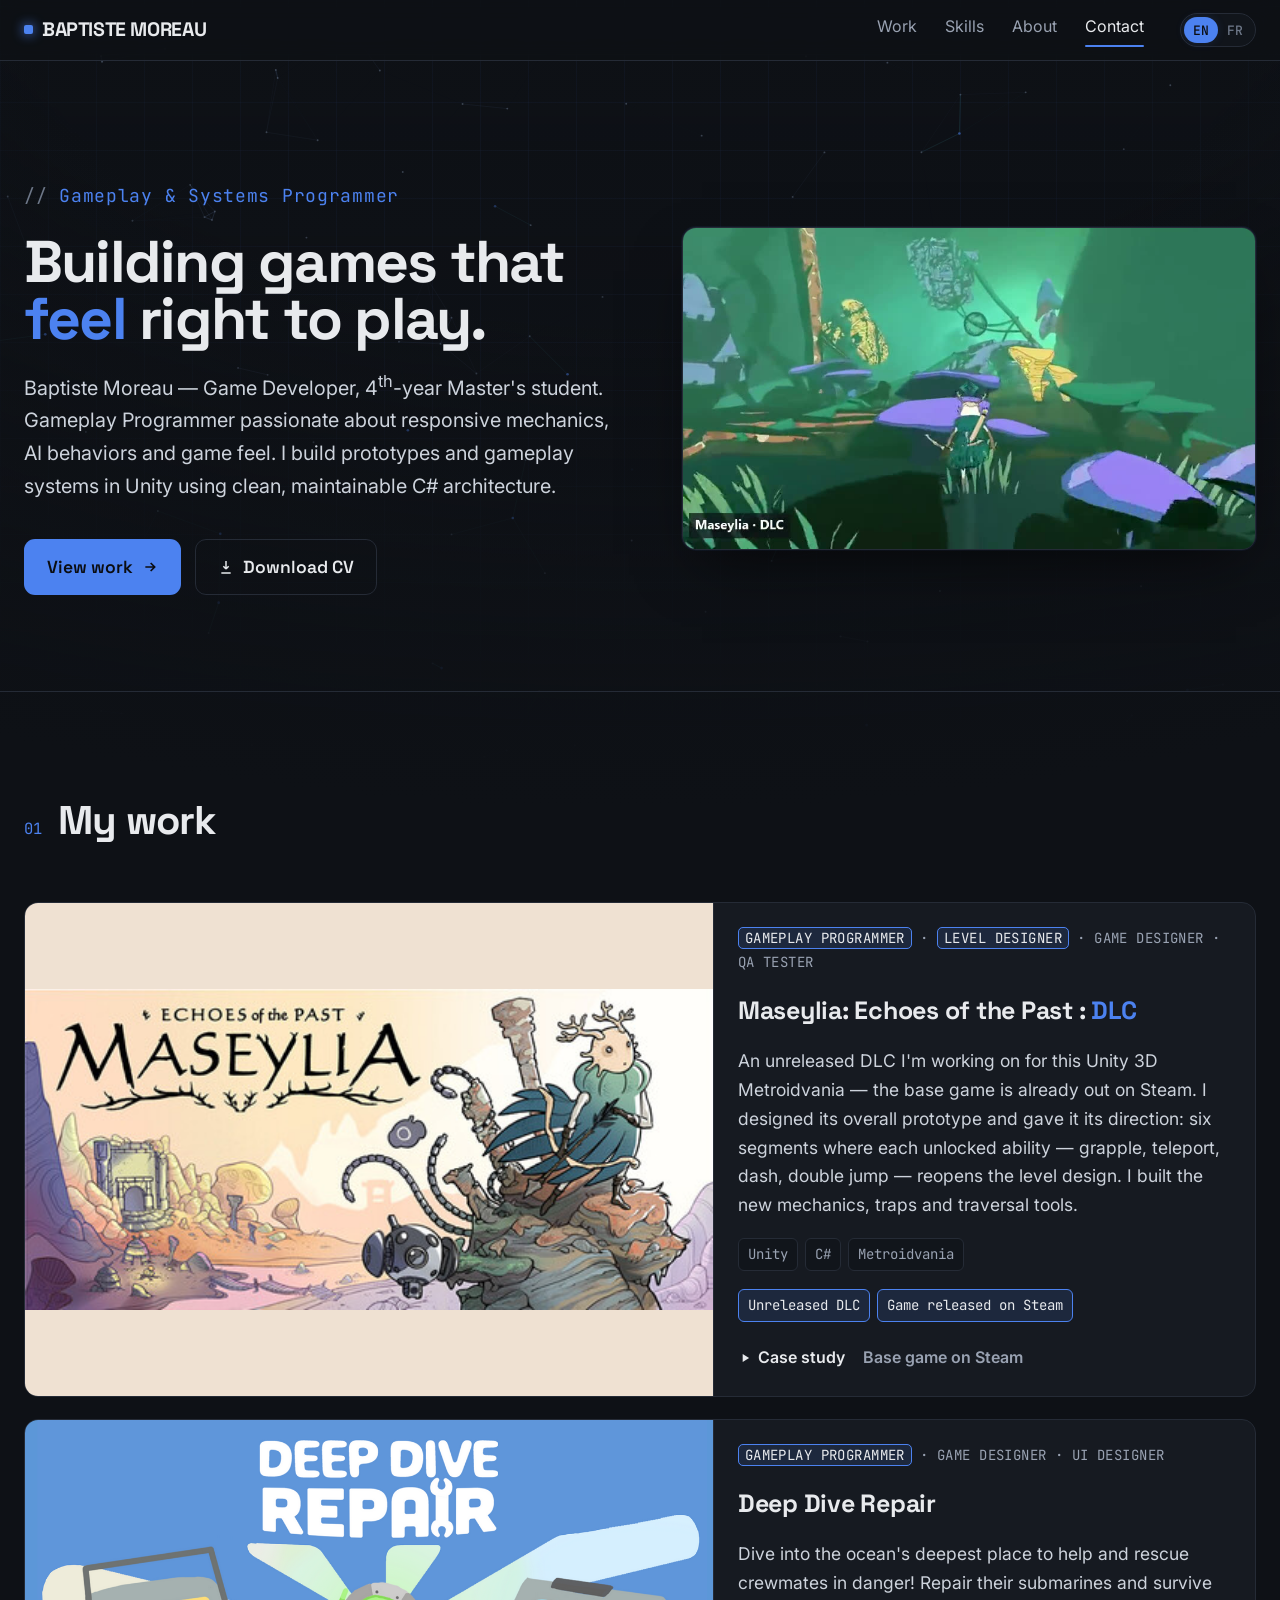
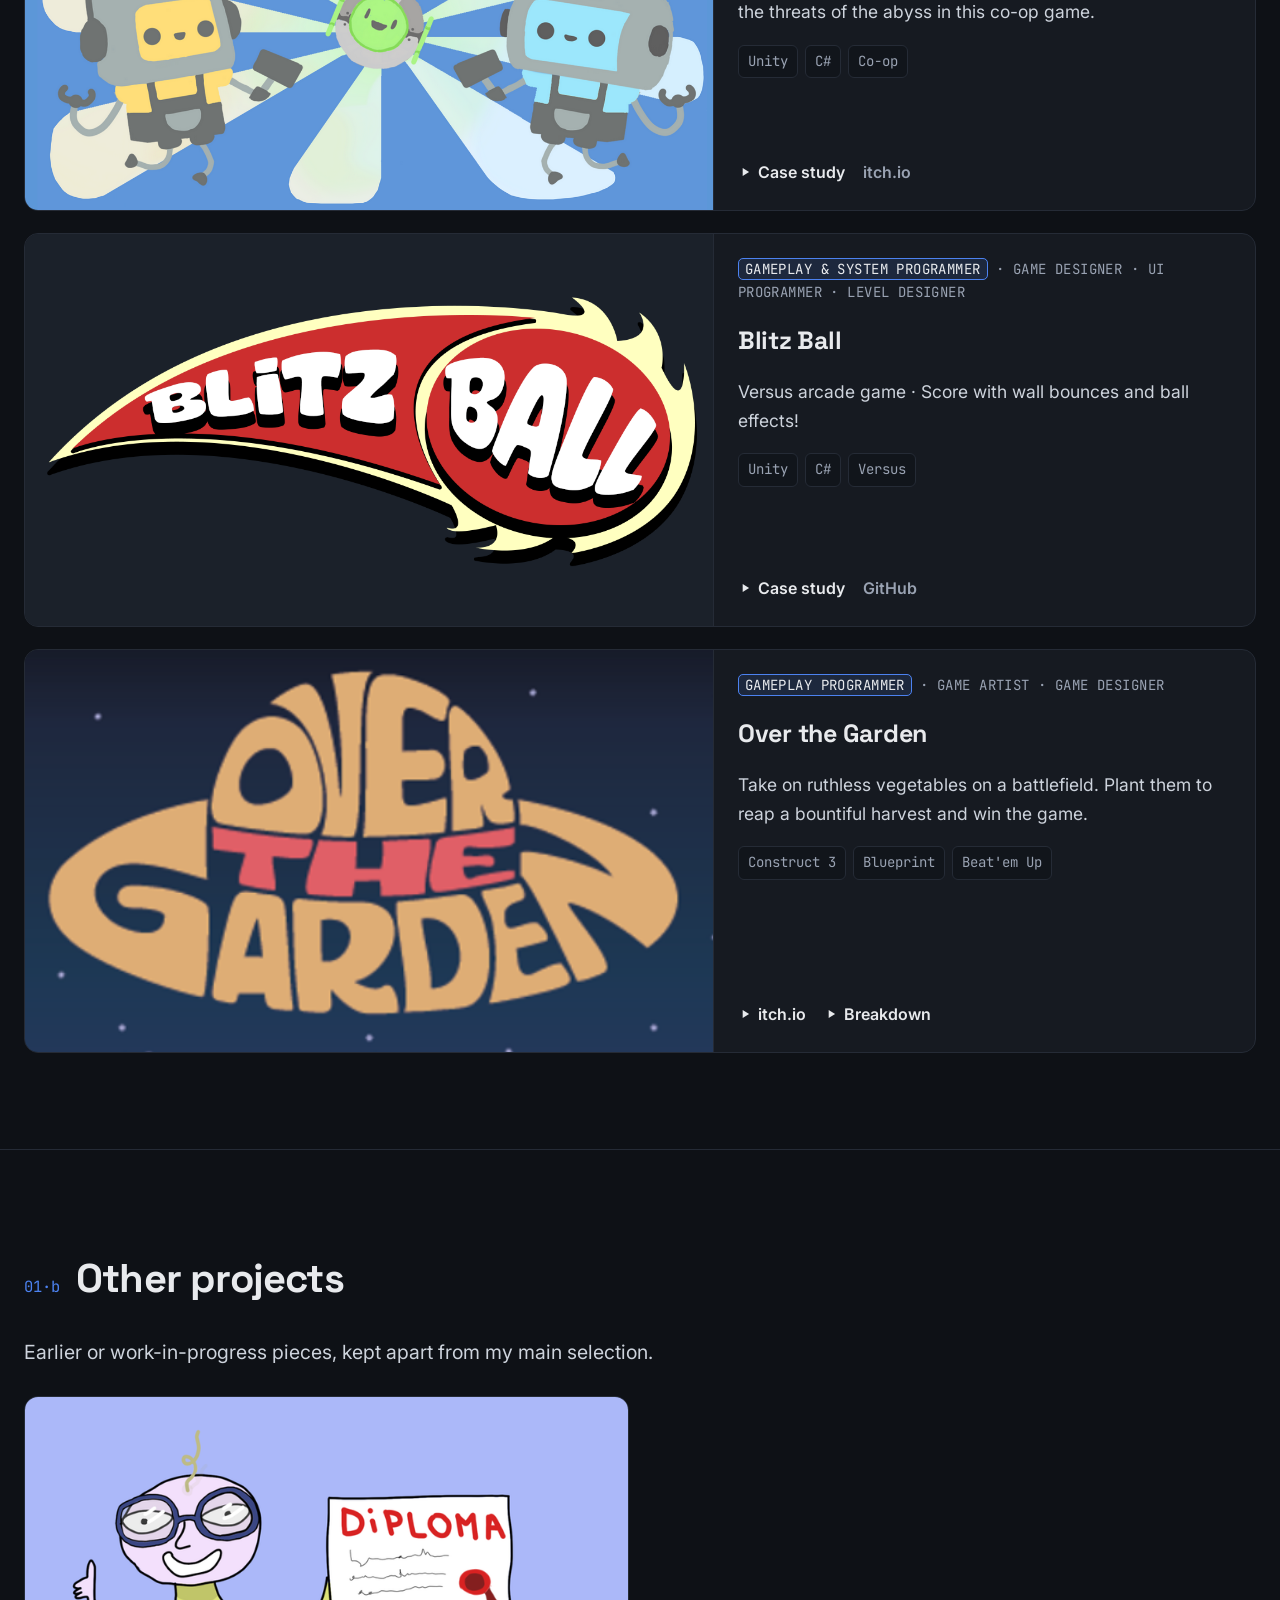
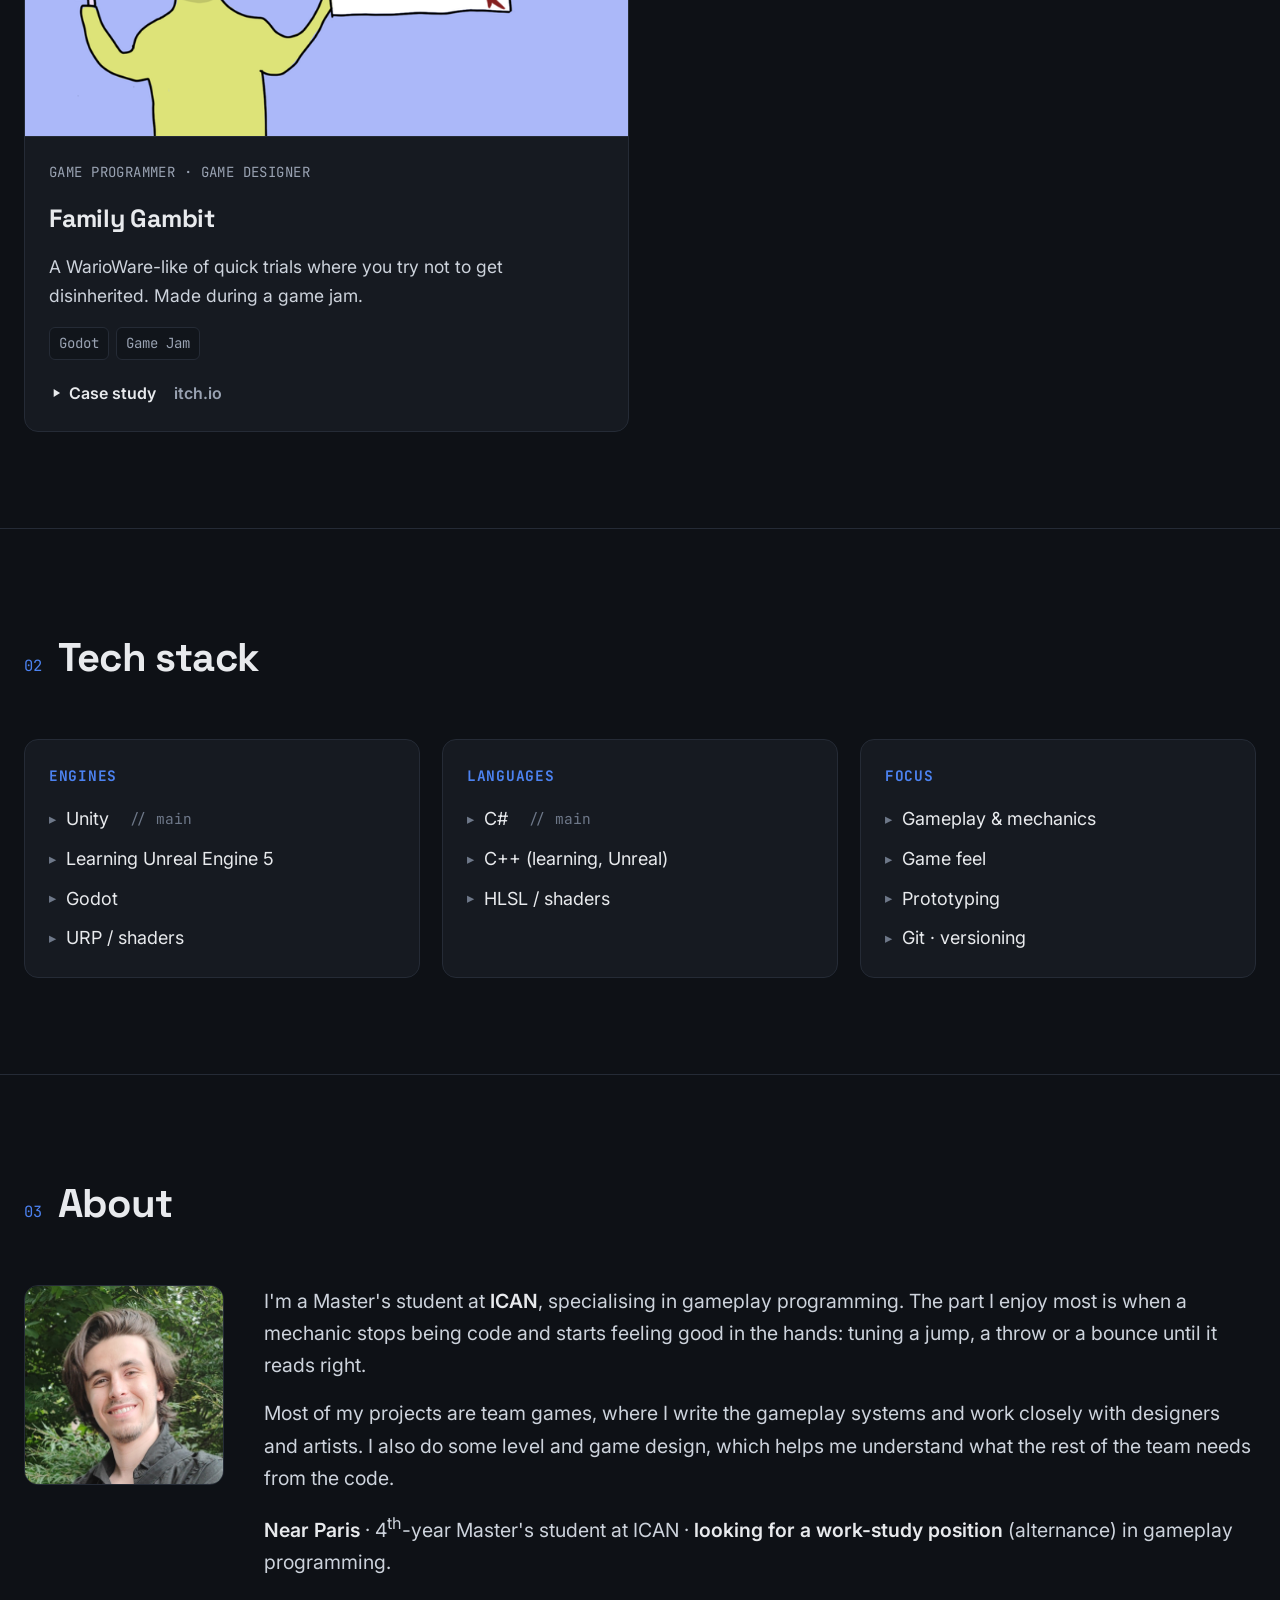
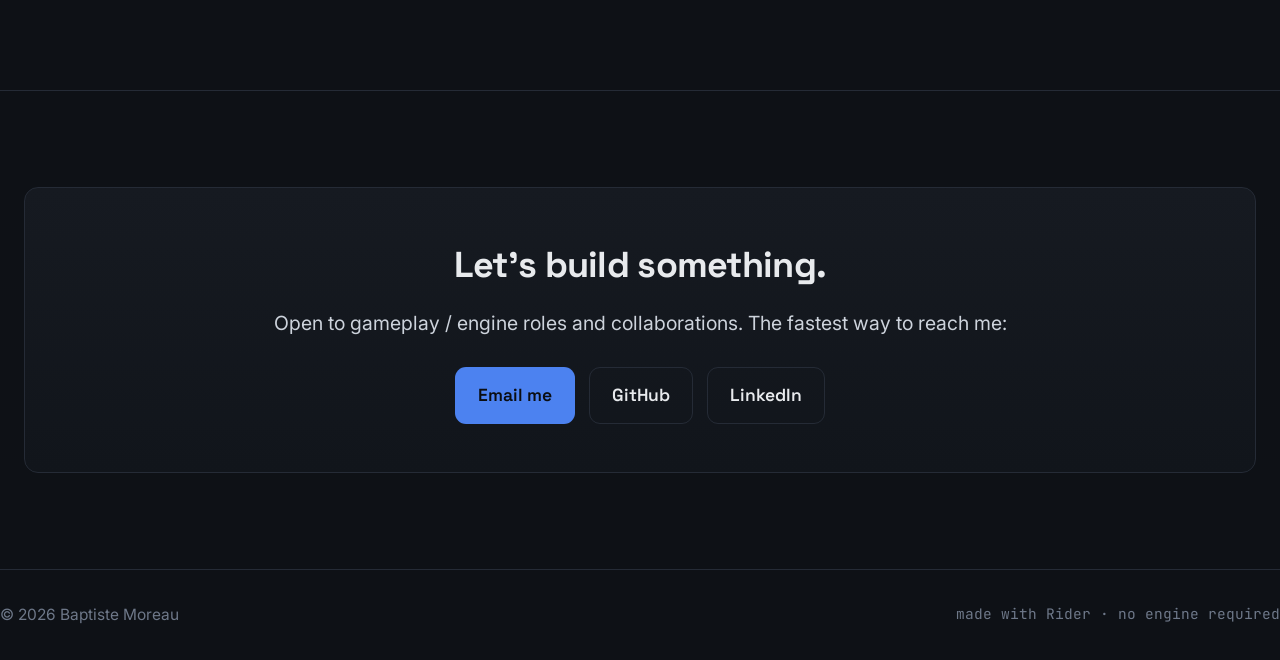
==== index.html @ 681a83db "Ajoute un showreel dans le premier ecran et refait l'animation de fond - Montage gameplay de 23,5 s " ====
<!DOCTYPE html>
<html lang="en">
<head>
<meta charset="UTF-8" />
<meta name="viewport" content="width=device-width, initial-scale=1.0" />
<title>Baptiste Moreau Portfolio · Game Developer</title>
<meta name="description" content="Portfolio of Baptiste Moreau, Game Developer (Unity / Unreal), Master's student. Projects, tech stack and contact." />

<!-- Favicon (inline accent square, no file needed) -->
<link rel="icon" href="data:image/svg+xml,%3Csvg xmlns='http://www.w3.org/2000/svg' viewBox='0 0 32 32'%3E%3Crect width='32' height='32' rx='7' fill='%234C82F0'/%3E%3C/svg%3E" />

<!-- Social preview (Open Graph / Twitter) -->
<meta property="og:type" content="website" />
<meta property="og:title" content="Baptiste Moreau Portfolio · Game Developer" />
<meta property="og:description" content="Gameplay Programmer (Unity / C#) — responsive mechanics, AI behaviors and game feel." />
<meta property="og:image" content="https://ploumplim.github.io/assets/Maseylia/header.jpg" />
<meta name="twitter:image" content="https://ploumplim.github.io/assets/Maseylia/header.jpg" />
<meta name="twitter:card" content="summary_large_image" />

<!-- ============================================================
     FONTS (loaded inline by the browser)
     - Space Grotesk : headings / display (via --font-display)
     - Inter          : body text
     - JetBrains Mono : "debug" labels, a nod to JetBrains/Rider
     ============================================================ -->
<link rel="preconnect" href="https://fonts.googleapis.com" />
<link rel="preconnect" href="https://fonts.gstatic.com" crossorigin />
<link href="https://fonts.googleapis.com/css2?family=Space+Grotesk:wght@500;600;700&family=Inter:wght@400;500;600&family=JetBrains+Mono:wght@400;500&display=swap" rel="stylesheet" />

<link rel="stylesheet" href="assets/css/base.css" />

<style>
/* home page runs ~10% smaller than the shared base (project pages keep the base scale) */
body{ font-size:19.5px; }

/* ============================================================
   3. ANIMATED BACKGROUND (full-screen canvas, fixed)
   ============================================================ */
#field{
  position:fixed;
  inset:0;
  z-index:0;
  width:100%;
  height:100%;
  display:block;
  background:var(--bg);               /* the canvas is cleared every frame */
}
/* soft perspective grid, parallax drift on scroll */
.grid-bg{
  position:fixed; inset:-10% 0; z-index:1; pointer-events:none;
  background-image:
    linear-gradient(to right,  rgba(76,130,240,.07) 1px, transparent 1px),
    linear-gradient(to bottom, rgba(76,130,240,.07) 1px, transparent 1px);
  background-size:48px 48px;
  background-position:0 0;
  mask-image:radial-gradient(120% 85% at 50% 28%, #000 22%, transparent 78%);
  will-change:background-position;
}
/* veil to keep the text readable over the simulation */
.field-veil{
  position:fixed; inset:0; z-index:2; pointer-events:none;
  background:
    radial-gradient(120% 90% at 50% 0%, transparent 40%, var(--bg) 100%),
    linear-gradient(180deg, rgba(14,17,22,.30) 0%, rgba(14,17,22,.55) 60%, var(--bg) 100%);
}
/* all content sits above the background */
.page{ position:relative; z-index:3; }

@media (prefers-reduced-motion: reduce){
  .grid-bg{ will-change:auto; }
}

/* ============================================================
   4. NAV BAR ("debug bar")
   ============================================================ */
.nav{
  position:sticky; top:0; z-index:50;
  backdrop-filter:blur(10px);
  background:rgba(14,17,22,.72);
  border-bottom:1px solid var(--line);
}
.nav-inner{ display:flex; align-items:center; gap:24px; height:60px; }
.brand{
  font-family:var(--font-display); font-weight:700; letter-spacing:-.02em;
  font-size:19.5px; display:flex; align-items:center; gap:9px;
}
.brand .dot{ width:9px; height:9px; border-radius:2px; background:var(--accent);
  box-shadow:0 0 12px var(--accent); }

.nav-links{ display:flex; gap:4px; margin-left:auto; }
.nav-links a{
  font-size:16px; color:var(--muted); padding:7px 12px; border-radius:8px;
  transition:color .2s var(--ease), background .2s var(--ease);
}
.nav-links a:hover{ color:var(--text); background:var(--surface); }
.nav-links a.active{ color:var(--text); }
.nav-links a.active::after{
  content:''; display:block; height:2px; margin-top:5px; border-radius:2px;
  background:var(--accent);
}

/* HUD: build label + fps + entities */
.hud{
  margin-left:18px; font-size:14px; color:var(--muted-2);
  display:flex; gap:14px; align-items:center; white-space:nowrap;
}
.hud b{ color:var(--accent); font-weight:500; }
/* hide the HUD before it crowds the nav on narrower screens */
@media (max-width:1366px){ .hud{ display:none; } }

.burger{
  display:none; margin-left:auto; width:40px; height:40px; border:1px solid var(--line);
  background:var(--surface); border-radius:10px; color:var(--text); cursor:pointer;
  align-items:center; justify-content:center;
}

@media (max-width:760px){
  .nav-links{
    position:absolute; top:60px; left:0; right:0; flex-direction:column; gap:0;
    background:rgba(14,17,22,.96); border-bottom:1px solid var(--line); padding:8px;
    display:none;
  }
  .nav-links.open{ display:flex; }
  .nav-links a{ padding:12px; }
  .nav-links a.active::after{ display:none; }
  .hud{ display:none; }
  .burger{ display:flex; }
}

/* ============================================================
   5. HERO
   ============================================================ */
.hero{ padding:120px 0 96px; }
.eyebrow{
  font-family:'JetBrains Mono',monospace; font-size:18px; color:var(--accent);
  letter-spacing:.04em; margin-bottom:22px;
}
.eyebrow::before{ content:'// '; color:var(--muted-2); }

.hero h1{
  font-family:var(--font-display); font-weight:700; letter-spacing:-.03em;
  font-size:clamp(40px, 6.3vw, 78px); line-height:.98; margin-bottom:20px;
}
.hero h1 .accent{ color:var(--accent); }

.hero .lead{
  font-size:clamp(21px,2.5vw,25px); color:var(--text-2); max-width:none;
  margin-bottom:36px;
}

/* text on the left, gameplay showreel on the right (stacked on narrow screens) */
.hero-grid{ display:grid; grid-template-columns:1.05fr 1fr; gap:56px; align-items:center; }
.hero-grid h1{ font-size:clamp(40px, 4.6vw, 66px); }
.hero-grid .lead{ font-size:clamp(18px,1.55vw,21px); }
.hero-reel{
  position:relative; aspect-ratio:16/9; border-radius:var(--radius); overflow:hidden;
  border:1px solid var(--line); background:var(--surface-2);
  box-shadow:0 24px 60px -20px rgba(0,0,0,.65), 0 0 0 1px rgba(76,130,240,.08);
}
.hero-reel video{ width:100%; height:100%; object-fit:cover; display:block; }
@media (max-width:960px){
  .hero-grid{ grid-template-columns:1fr; gap:40px; }
}

.cta-row{ display:flex; gap:14px; flex-wrap:wrap; }
.btn{
  font-family:var(--font-display); font-weight:600; font-size:17.5px;
  padding:13px 22px; border-radius:11px; cursor:pointer; border:1px solid transparent;
  transition:transform .15s var(--ease), background .2s var(--ease), border-color .2s var(--ease);
  display:inline-flex; align-items:center; gap:9px;
}
.btn:hover{ transform:translateY(-2px); }
.btn-primary{ background:var(--accent); color:#0B0D11; }
.btn-primary:hover{ background:#6E9BF5; }
.btn-ghost{ background:transparent; color:var(--text); border-color:var(--line); }
.btn-ghost:hover{ border-color:var(--accent); }

/* ============================================================
   6. GENERIC SECTIONS
   ============================================================ */
.section{ padding:96px 0; border-top:1px solid var(--line); }
.section-head{ display:flex; align-items:baseline; gap:16px; margin-bottom:48px; }
.section-num{
  font-family:'JetBrains Mono',monospace; font-size:15.5px; color:var(--accent);
}
.section-head h2{
  font-family:var(--font-display); font-weight:700; letter-spacing:-.02em;
  font-size:clamp(27px,4vw,40px);
}

/* ============================================================
   7. PROJECTS
   ============================================================ */
.projects{ display:grid; grid-template-columns:repeat(2,1fr); gap:22px; }
.project.featured{ grid-column:1 / -1; }

.project{
  background:var(--surface); border:1px solid var(--line); border-radius:var(--radius);
  overflow:hidden; display:flex; flex-direction:column;
  transition:border-color .25s var(--ease), transform .25s var(--ease);
}
.project:hover{ border-color:#37404f; transform:translateY(-3px); }

.project.featured{ flex-direction:row; }
@media (max-width:760px){ .project.featured{ flex-direction:column; } }

.media{
  position:relative; aspect-ratio:16/9; background:var(--surface-2);
  border-bottom:1px solid var(--line); overflow:hidden;
}
.project.featured .media{
  flex:1 1 56%; border-bottom:none; border-right:1px solid var(--line); aspect-ratio:auto;
}
@media (max-width:760px){
  .project.featured .media{ border-right:none; border-bottom:1px solid var(--line); aspect-ratio:16/9; }
}
.media img, .media video{ width:100%; height:100%; object-fit:cover; }

/* media & title clickable to the project page */
.media-link{ display:block; width:100%; height:100%; position:relative; }

/* hover preview: key art fades to black, then the gameplay video fades in */
.media-link .fade, .media-link .hover-video{ position:absolute; inset:0; opacity:0; pointer-events:none; }
.media-link .fade{ background:#000; transition:opacity .4s var(--ease); }
.media-link .hover-video{ transition:opacity .4s var(--ease); }
.project.previewing .media-link .fade{ opacity:1; }
.project.previewing .media-link .hover-video{ opacity:1; transition-delay:.4s; }
.media-link img, .media-link video{ transition:transform .4s var(--ease); }
.project:hover .media-link img, .project:hover .media-link video{ transform:scale(1.04); }
.title-link{ transition:color .2s var(--ease); }
.title-link:hover{ color:var(--cyan); }

/* second tag row: project status (released / unreleased) */
.tags-status{ margin-top:6px; }

/* highlighted word inside a project title (e.g. "DLC") */
.project h3 .accent{ color:var(--accent); }

/* Maseylia key art only: image entière, sans recadrage (fond assorti au visuel) */
.project.keyart .media{ background:#efe1d2; }
.project.keyart .media-link img{ object-fit:contain; }
.project.keyart:hover .media-link img{ transform:none; }

/* empty media slot (replace with your gif/mp4/png) */
.media-empty{
  position:absolute; inset:0; display:flex; flex-direction:column;
  align-items:center; justify-content:center; gap:8px; color:var(--muted-2);
  background:
    repeating-linear-gradient(45deg, #181d25 0 12px, #161a21 12px 24px);
}
.media-empty .mono{ font-size:14.5px; }
.media-empty svg{ opacity:.5; }

.body{ padding:24px; display:flex; flex-direction:column; gap:14px; flex:1; }
.project.featured .body{ flex:1 1 44%; justify-content:center; gap:16px; }

.role{
  font-family:'JetBrains Mono',monospace; font-size:14px; color:var(--muted);
  letter-spacing:.03em; text-transform:uppercase;
}
/* highlighted part of the role (e.g. "Gameplay Programmer") */
.role .hl{
  color:var(--text); background:var(--accent-dim);
  border:1px solid var(--accent); border-radius:5px; padding:1px 6px;
}
.project h3{ font-family:var(--font-display); font-weight:700; font-size:25px; letter-spacing:-.01em; }
.project .note{ color:var(--text-2); font-size:17.5px; }

.tags{ display:flex; flex-wrap:wrap; gap:7px; margin-top:2px; }
.tag{
  font-family:'JetBrains Mono',monospace; font-size:14px; color:var(--muted);
  padding:4px 9px; border:1px solid var(--line); border-radius:6px; background:var(--bg-2);
}
/* highlighted tag: add hot:true in the project data */
.tag.hot{
  color:var(--text); border-color:var(--accent); background:var(--accent-dim);
}

.links{ display:flex; gap:18px; margin-top:auto; padding-top:6px; }
.links a{
  font-size:16px; font-weight:600; color:var(--text); display:inline-flex; align-items:center; gap:6px;
  border-bottom:1px solid transparent; transition:color .2s var(--ease), border-color .2s var(--ease);
}
.links a:hover{ color:var(--accent); border-color:var(--accent); }
.links a.muted{ color:var(--muted); }
.links a.muted:hover{ color:var(--accent); }

/* ============================================================
   8. SKILLS ("debug readout" style)
   ============================================================ */
.skills{ display:grid; grid-template-columns:repeat(3,1fr); gap:22px; }
.skill-col{
  background:var(--surface); border:1px solid var(--line); border-radius:var(--radius); padding:24px;
}
.skill-col h4{
  font-family:'JetBrains Mono',monospace; font-size:14.5px; color:var(--accent);
  text-transform:uppercase; letter-spacing:.05em; margin-bottom:16px;
}
.skill-col ul{ list-style:none; display:flex; flex-direction:column; gap:10px; }
.skill-col li{ font-size:18px; display:flex; align-items:center; gap:10px; }
.skill-col li::before{ content:'▸'; color:var(--muted-2); font-size:14.5px; }

/* ============================================================
   9. ABOUT
   ============================================================ */
.about{ display:grid; grid-template-columns:200px 1fr; gap:40px; align-items:start; }
.avatar{
  aspect-ratio:1; border-radius:var(--radius); border:1px solid var(--line);
  background:var(--surface-2); overflow:hidden; display:flex; align-items:center; justify-content:center;
  color:var(--muted-2);
}
.avatar img{ width:100%; height:100%; object-fit:cover; }
.about-text p{ color:var(--text-2); margin-bottom:16px; max-width:none; }
.about-text p strong{ color:var(--text); font-weight:600; }
@media (max-width:680px){ .about{ grid-template-columns:1fr; } .avatar{ max-width:160px; } }

/* ============================================================
   10. CONTACT
   ============================================================ */
.contact-card{
  background:linear-gradient(180deg,var(--surface),var(--bg-2));
  border:1px solid var(--line); border-radius:var(--radius); padding:48px;
  text-align:center;
}
.contact-card h2{ font-family:var(--font-display); font-weight:700; font-size:clamp(25px,4vw,36px); margin-bottom:12px; letter-spacing:-.02em; }
.contact-card p{ color:var(--text-2); margin-bottom:28px; }
.socials{ display:flex; gap:14px; justify-content:center; flex-wrap:wrap; }

/* ============================================================
   11. FOOTER
   ============================================================ */
.footer{
  border-top:1px solid var(--line); padding:32px 0;
  display:flex; justify-content:space-between; gap:16px; flex-wrap:wrap;
  color:var(--muted-2); font-size:15.5px;
}
.footer .mono{ font-size:14.5px; }

/* ============================================================
   12. SCROLL REVEAL ANIMATIONS
   ============================================================ */
.reveal{ opacity:0; transform:translateY(20px); transition:opacity .6s var(--ease), transform .6s var(--ease); }
.reveal.in{ opacity:1; transform:none; }
@media (prefers-reduced-motion: reduce){
  .reveal{ opacity:1; transform:none; transition:none; }
}

/* responsive grids */
@media (max-width:760px){
  .projects{ grid-template-columns:1fr; }
  .skills{ grid-template-columns:1fr; }
  .hero{ padding:80px 0 64px; }
  .section{ padding:72px 0; }
  .contact-card{ padding:32px 20px; }
}
</style>
</head>

<body>

<!-- BACKGROUND: particle simulation -->
<canvas id="field"></canvas>
<div class="grid-bg" id="gridBg"></div>
<div class="field-veil"></div>

<div class="page">

  <!-- ===================== NAV ===================== -->
  <nav class="nav">
    <div class="wrap nav-inner">
      <a href="#top" class="brand"><span class="dot"></span>BAPTISTE&nbsp;MOREAU</a>

      <div class="nav-links" id="navLinks">
        <a href="#work" data-fr="Travail">Work</a>
        <a href="#skills" data-fr="Compétences">Skills</a>
        <a href="#about" data-fr="À propos">About</a>
        <a href="#contact" data-fr="Contact">Contact</a>
      </div>

      <div class="hud mono">
        <span>BUILD&nbsp;<b id="ver">1.0.0</b></span>
      </div>

      <button class="lang-toggle" id="langToggle" role="switch" aria-label="Switch language / Changer de langue" aria-checked="false">
        <span class="lang-thumb" aria-hidden="true"></span>
        <span class="lang-opt active" data-lang="en">EN</span>
        <span class="lang-opt" data-lang="fr">FR</span>
      </button>

      <button class="burger" id="burger" aria-label="Menu" aria-expanded="false">
        <svg width="20" height="20" viewBox="0 0 24 24" fill="none" stroke="currentColor" stroke-width="2"><line x1="3" y1="6" x2="21" y2="6"/><line x1="3" y1="12" x2="21" y2="12"/><line x1="3" y1="18" x2="21" y2="18"/></svg>
      </button>
    </div>
  </nav>

  <!-- ===================== HERO ===================== -->
  <header id="top" class="hero">
    <div class="wrap hero-grid">
      <div class="hero-text">
        <p class="eyebrow" data-fr="Programmeur Gameplay &amp; Systèmes">Gameplay &amp; Systems Programmer</p>
      <h1 data-fr="Créer des jeux qui<br><span class=&quot;accent&quot;>sonnent</span> juste à jouer.">Building games that<br><span class="accent">feel</span> right to play.</h1>
      <p class="lead" data-fr="Baptiste Moreau, Développeur de jeux vidéo, étudiant en 4<sup>e</sup> année de Master. Programmeur Gameplay passionné par les mécaniques réactives, les comportements d'IA et le game feel. Je construis des prototypes et des systèmes de gameplay sous Unity, avec une architecture C# propre et maintenable.">
        Baptiste Moreau — Game Developer, 4<sup>th</sup>-year Master's student.
          Gameplay Programmer passionate about responsive mechanics, AI behaviors and game feel. I build prototypes and gameplay systems in Unity using clean, maintainable C# architecture.
      </p>
      <div class="cta-row">
        <a href="#work" class="btn btn-primary">
          <span data-fr="Voir mes projets">View work</span>
          <svg width="16" height="16" viewBox="0 0 24 24" fill="none" stroke="currentColor" stroke-width="2.5"><path d="M5 12h14M13 6l6 6-6 6"/></svg>
        </a>
        <!-- Place your PDF next to index.html and name it CV_Baptiste_GameProg.pdf -->
        <a href="CV_Baptiste_GameProg.pdf" download class="btn btn-ghost">
          <svg width="16" height="16" viewBox="0 0 24 24" fill="none" stroke="currentColor" stroke-width="2.2"><path d="M12 3v12m0 0l-4-4m4 4l4-4M5 21h14"/></svg>
          <span data-fr="Télécharger le CV">Download CV</span>
        </a>
      </div>
      </div>

      <!-- gameplay showreel: Maseylia, Deep Dive Repair, Blitz Ball, Over the Garden -->
      <div class="hero-reel">
        <video id="heroReel" src="assets/showreel.mp4" poster="assets/showreel-poster.jpg" muted loop playsinline autoplay preload="auto" aria-label="Gameplay showreel: Maseylia, Deep Dive Repair, Blitz Ball and Over the Garden"></video>
      </div>
    </div>
  </header>

  <!-- ===================== WORK ===================== -->
  <section id="work" class="section">
    <div class="wrap">
      <div class="section-head reveal">
        <span class="section-num">01</span>
        <h2 data-fr="Mes projets">My work</h2>
      </div>
      <!-- the cards are generated by JS from the PROJECTS array below -->
      <div class="projects" id="projects"></div>
    </div>
  </section>

  <!-- ===================== OTHER PROJECTS ===================== -->
  <section id="other" class="section">
    <div class="wrap">
      <div class="section-head reveal">
        <span class="section-num">01·b</span>
        <h2 data-fr="Autres projets">Other projects</h2>
      </div>
      <p class="reveal" data-fr="Travaux plus anciens ou encore en chantier, mis à part de ma sélection principale." style="color:var(--text-2); max-width:none; margin:-24px 0 28px;">Earlier or work-in-progress pieces, kept apart from my main selection.</p>
      <!-- generated by JS from the OTHER_PROJECTS array -->
      <div class="projects" id="otherProjects"></div>
    </div>
  </section>

  <!-- ===================== SKILLS ===================== -->
  <section id="skills" class="section">
    <div class="wrap">
      <div class="section-head reveal">
        <span class="section-num">02</span>
        <h2 data-fr="Stack technique">Tech stack</h2>
      </div>
      <div class="skills">
        <div class="skill-col reveal">
          <h4 data-fr="Moteurs">Engines</h4>
          <ul>
            <li>Unity &nbsp;<span class="mono" style="color:var(--muted-2);font-size:14.5px">// main</span></li>
            <li data-fr="Apprentissage d'Unreal Engine 5">Learning Unreal Engine 5</li>
            <li>Godot</li>
            <li>URP / shaders</li>
          </ul> 
        </div>
        <div class="skill-col reveal">
          <h4 data-fr="Langages">Languages</h4>
          <ul>
            <li>C# &nbsp;<span class="mono" style="color:var(--muted-2);font-size:14.5px">// main</span></li>
            <li data-fr="C++ (en apprentissage, Unreal)">C++ (learning, Unreal)</li>
            <li>HLSL / shaders</li>
          </ul>
        </div>
        <div class="skill-col reveal">
          <h4>Focus</h4>
          <ul>
            <li data-fr="Gameplay &amp; mécaniques">Gameplay &amp; mechanics</li>
            <li>Game feel</li>
            <li data-fr="Prototypage">Prototyping</li>
            <li>Git · versioning</li>
          </ul>
        </div>
      </div>
    </div>
  </section>

  <!-- ===================== ABOUT ===================== -->
  <section id="about" class="section">
    <div class="wrap">
      <div class="section-head reveal">
        <span class="section-num">03</span>
        <h2 data-fr="À propos">About</h2>
      </div>
      <div class="about reveal">
        <div class="avatar">
          <img loading="lazy" src="assets/Photo Profil.jpg" alt="Baptiste Moreau" />
        </div>
        <div class="about-text">
          <p data-fr="Étudiant en Master à l'<strong>ICAN</strong>, je me spécialise en programmation gameplay. Ce que je préfère, c'est le moment où une mécanique cesse d'être du code et devient agréable en main : régler un saut, un lancer ou un rebond jusqu'à ce qu'il se lise bien.">I'm a Master's student at <strong>ICAN</strong>, specialising in gameplay programming. The part I enjoy most is when a mechanic stops being code and starts feeling good in the hands: tuning a jump, a throw or a bounce until it reads right.</p>
          <p data-fr="La plupart de mes projets sont des jeux en équipe, où je code les systèmes de gameplay en travaillant de près avec les game designers et les artistes. Je touche aussi au level design et au game design, ce qui m'aide à comprendre ce dont l'équipe a besoin.">Most of my projects are team games, where I write the gameplay systems and work closely with designers and artists. I also do some level and game design, which helps me understand what the rest of the team needs from the code.</p>
          <p data-fr="<strong>Près de Paris</strong> · étudiant en 4<sup>e</sup> année de Master à l'ICAN · <strong>à la recherche d'une alternance</strong> en programmation gameplay."><strong>Near Paris</strong> · 4<sup>th</sup>-year Master's student at ICAN · <strong>looking for a work-study position</strong> (alternance) in gameplay programming.</p>
        </div>
      </div>
    </div>
  </section>

  <!-- ===================== CONTACT ===================== -->
  <section id="contact" class="section">
    <div class="wrap">
      <div class="contact-card reveal">
        <h2 data-fr="Créons quelque chose ensemble.">Let's build something.</h2>
        <p data-fr="Ouvert aux postes gameplay / moteur et aux collaborations. Le plus rapide pour me joindre :">Open to gameplay / engine roles and collaborations. The fastest way to reach me:</p>
        <div class="socials">
          <a href="mailto:moreaubapt@gmail.com" class="btn btn-primary" data-fr="M'écrire">Email me</a>
          <a href="https://github.com/Ploumplim" target="_blank" rel="noopener" class="btn btn-ghost">GitHub</a>
          <a href="https://www.linkedin.com/in/moreau-baptiste" target="_blank" rel="noopener" class="btn btn-ghost">LinkedIn</a>
        </div>
      </div>
    </div>
  </section>

  <!-- ===================== FOOTER ===================== -->
  <footer class="footer wrap">
    <span>© <span id="year"></span> Baptiste Moreau</span>
    <span class="mono" data-fr="fait avec Rider · sans moteur requis">made with Rider · no engine required</span>
  </footer>

</div><!-- /.page -->

<script>
/* ============================================================
   A. PROJECT DATA  ←←← THIS IS WHERE YOU ADD YOUR PROJECTS
   --------------------------------------------------------
   To add a project: copy a { ... } block and fill it in.
   media.type :
     'video'  → src = "assets/demo.mp4", poster = "assets/cover.jpg"
     'image'  → src = "assets/cover.gif" (animated gif or png)
     'empty'  → empty slot (default)
   ============================================================ */
const PROJECTS = [
  {
    featured: true,
    cls: "keyart",
    title: "Maseylia: Echoes of the Past : DLC",
    page: "maseylia.html",
    role: "Gameplay Programmer · Level Designer · Game Designer · QA Tester",
    role_fr: "Programmeur Gameplay · Level Designer · Game Designer · QA Tester",
    note: "An unreleased DLC I'm working on for this Unity 3D Metroidvania — the base game is already out on Steam. I designed its overall prototype and gave it its direction: six segments where each unlocked ability — grapple, teleport, dash, double jump — reopens the level design. I built the new mechanics, traps and traversal tools.",
    note_fr: "Un DLC encore non sorti sur lequel je travaille pour ce Metroidvania 3D sous Unity — le jeu de base est déjà disponible sur Steam. J'en ai conçu le prototype global et donné la direction : six segments où chaque capacité débloquée — grappin, téléportation, dash, double saut — rouvre le level design. J'ai programmé les nouvelles mécaniques, pièges et outils de traversée.",
    tags: ["Unity", "C#", "Metroidvania"],
    status: [{ label: "Unreleased DLC", hot: true }, { label: "Game released on Steam", hot: true }],
      media: {type : "image", src: "assets/Maseylia/header.jpg"},
      hover: "assets/Maseylia/maseylia-trailer.mp4",
    links: [
      { label: "Case study", label_fr: "Étude de cas", href: "maseylia.html" },
      { label: "Base game on Steam", label_fr: "Jeu de base sur Steam", href: "https://store.steampowered.com/app/2938870/Maseylia__Echoes_of_the_Past/", muted: true }
    ]
  },
  {
    featured: true,
    title: "Deep Dive Repair",
    page: "deep-dive-repair.html",
    role: "Gameplay Programmer · Game Designer · UI Designer",
    role_fr: "Programmeur Gameplay · Game Designer · UI Designer",
    note: "Dive into the ocean's deepest place to help and rescue crewmates in danger! Repair their submarines and survive the threats of the abyss in this co-op game.",
    note_fr: "Plonge dans les profondeurs de l'océan pour aider et secourir des équipiers en danger ! Répare leurs sous-marins et survis aux menaces des abysses dans ce jeu coopératif.",
    tags: ["Unity", "C#", "Co-op"],
      media: {type : "image", src: "assets/DeepDiveRepairMain.png"},
      hover: "assets/Trailer%20Deep%20Dive%20Repair%20ICAN%202024.mp4",
      //media: { type: "youtube", id: "cM09wvRl7jY" },
    links: [
      { label: "Case study", label_fr: "Étude de cas", href: "deep-dive-repair.html" },
      { label: "itch.io", href: "https://bragidev.itch.io/deepdiverepair", muted: true }
    ]
  },
  {
    featured: true,
    title: "Blitz Ball",
    page: "blitz-ball.html",
    role: "Gameplay & System Programmer · Game Designer · UI Programmer · Level Designer",
    role_fr: "Programmeur Gameplay & Systèmes · Game Designer · Programmeur UI · Level Designer",
    hl: ["Gameplay & System Programmer", "Programmeur Gameplay & Systèmes"],
    note: "Versus arcade game · Score with wall bounces and ball effects!",
    note_fr: "Jeu d'arcade en versus · Marque grâce aux rebonds sur les murs et aux effets de balle !",
    tags: ["Unity", "C#", "Versus"],
      media: {type : "image", src: "assets/BlitzBallMain.png"},
      hover: "assets/BBGif/GameFeel.mp4",
    links: [
      { label: "Case study", label_fr: "Étude de cas", href: "blitz-ball.html" },
      { label: "GitHub", href: "https://github.com/Ploumplim", muted: true }
    ]
  },
  {
    featured: true,
    title: "Over the Garden",
    page: "over-the-garden.html",
    role: "Gameplay Programmer · Game Artist · Game Designer",
    role_fr: "Programmeur Gameplay · Artiste · Game Designer",
    note: "Take on ruthless vegetables on a battlefield. Plant them to reap \n" +
        "a bountiful harvest and win the game.",
    note_fr: "Affronte des légumes impitoyables sur un champ de bataille. Plante-les pour récolter une moisson abondante et remporter la partie.",
    tags: ["Construct 3", "Blueprint", "Beat'em Up"],
      media: {type : "image", src: "assets/OverTheGardenMain.png"},
      hover: "assets/OverTheGarden/over-the-garden-trailer.mp4",
    links: [
      { label: "itch.io", href: "https://ploumplim.itch.io/over-the-garden"},
      { label: "Breakdown", label_fr: "Analyse", href: "over-the-garden.html" }
    ]
  }
];

/* Kept apart from the main showcase — earlier / work-in-progress pieces, rendered in the "Other projects" section */
const OTHER_PROJECTS = [
  {
    featured: false,
    title: "Family Gambit",
    page: "familly-gambit.html",
    role: "Game Programmer · Game Designer",
    role_fr: "Programmeur · Game Designer",
    note: "A WarioWare-like of quick trials where you try not to get disinherited. Made during a game jam.",
    note_fr: "Un WarioWare-like où tu enchaînes des épreuves pour tenter de ne pas être déshérité. Réalisé pendant une game jam.",
    tags: ["Godot", "Game Jam"],
      media: {type : "image", src: "assets/FamillyGambit/WinDiploma.png"},
    links: [
      { label: "Case study", label_fr: "Étude de cas", href: "familly-gambit.html" },
      { label: "itch.io", href: "#", muted: true }
    ]
  }
];

/* ---- card rendering ---- */
const iconPlay = '<svg width="14" height="14" viewBox="0 0 24 24" fill="currentColor"><path d="M8 5v14l11-7z"/></svg>';
function mediaHTML(m){
  if(m.type === "youtube"){
    return `<iframe src="https://www.youtube.com/embed/${m.id}" title="YouTube" allow="accelerometer; autoplay; clipboard-write; encrypted-media; gyroscope; picture-in-picture" allowfullscreen style="width:100%;height:100%;border:0;"></iframe>`;
  }
  if(m.type === "video"){
    return `<video src="${m.src}" ${m.poster?`poster="${m.poster}"`:""} muted loop playsinline autoplay></video>`;
  }
  if(m.type === "image"){
    return `<img src="${m.src}" alt="" loading="lazy" />`;
  }
  return `<div class="media-empty">
            <svg width="34" height="34" viewBox="0 0 24 24" fill="none" stroke="currentColor" stroke-width="1.5"><rect x="3" y="3" width="18" height="18" rx="2"/><circle cx="9" cy="9" r="2"/><path d="M21 15l-5-5L5 21"/></svg>
            <span class="mono">16:9 · gif / mp4 / png</span>
          </div>`;
}
function projectHTML(p, lang){
  const role = (lang === "fr" && p.role_fr) ? p.role_fr : p.role;
  const note = (lang === "fr" && p.note_fr) ? p.note_fr : p.note;
  const mapTags = arr => (arr || []).map(t => {
    const isObj = typeof t === "object";
    const label = isObj ? t.label : t;
    const hot   = isObj && t.hot ? " hot" : "";
    return `<span class="tag${hot}">${label}</span>`;
  }).join("");
  const tags = mapTags(p.tags);
  const statusRow = p.status ? `<div class="tags tags-status">${mapTags(p.status)}</div>` : "";
  const links = p.links.map(l => {
    const label = (lang === "fr" && l.label_fr) ? l.label_fr : l.label;
    return `<a href="${l.href}" class="${l.muted?'muted':''}">${l.muted?'':iconPlay}${label}</a>`;
  }).join("");
  const preview = p.hover
    ? `<span class="fade"></span><video class="hover-video" data-src="${p.hover}" muted loop playsinline preload="none"></video>`
    : "";
  const media = p.page
    ? `<a class="media-link" href="${p.page}" aria-label="Open ${p.title} case study">${mediaHTML(p.media)}${preview}</a>`
    : mediaHTML(p.media);
  const titleHTML = p.title.replaceAll("DLC", '<span class="accent">DLC</span>');
  const heading = p.page
    ? `<a class="title-link" href="${p.page}">${titleHTML}</a>`
    : titleHTML;
  // roles to highlight; a project can override with its own `hl` list (EN + FR terms)
  const hlTerms = p.hl || ["Gameplay Programmer", "Programmeur Gameplay", "Level Designer"];
  let roleHTML = role;
  hlTerms.forEach(term => {
    roleHTML = roleHTML.replaceAll(term, `<span class="hl">${term}</span>`);
  });
  return `<article class="project reveal ${p.featured?'featured':''} ${p.cls||''}">
      <div class="media">${media}</div>
      <div class="body">
        <span class="role">${roleHTML}</span>
        <h3>${heading}</h3>
        <p class="note">${note}</p>
        <div class="tags">${tags}</div>
        ${statusRow}
        <div class="links">${links}</div>
      </div>
    </article>`;
}
// hover preview: only on devices with a real pointer; the video loads on first hover
function bindHoverPreviews(host){
  if(!window.matchMedia("(hover: hover)").matches) return;
  host.querySelectorAll(".project").forEach(card => {
    const video = card.querySelector(".hover-video");
    if(!video) return;
    card.addEventListener("mouseenter", () => {
      if(!video.src) video.src = video.dataset.src;
      video.currentTime = 0;
      card.classList.add("previewing");
      video.play().catch(() => {});
    });
    card.addEventListener("mouseleave", () => {
      card.classList.remove("previewing");
      video.pause();
    });
  });
}
// exposed so the language toggle (i18n.js) can re-render the cards in FR/EN
function renderProjects(lang){
  lang = lang || (window.getLang ? window.getLang() : "en");
  const renderInto = (id, list) => {
    const host = document.getElementById(id);
    if(!host) return;
    host.innerHTML = list.map(p => projectHTML(p, lang)).join("");
    bindHoverPreviews(host);
    // on a language switch the reveal pass already ran → show the new cards at once
    if(window.__revealReady){
      host.querySelectorAll(".reveal").forEach(el => el.classList.add("in"));
    }
  };
  renderInto("projects", PROJECTS);
  renderInto("otherProjects", OTHER_PROJECTS);
}
window.renderProjects = renderProjects;
renderProjects(localStorage.getItem("site-lang") || "en");

/* ============================================================
   B. INTERACTIONS (nav, reveal, year)
   ============================================================ */
document.getElementById("year").textContent = new Date().getFullYear();

// showreel: no autoplay for users who prefer reduced motion (poster + controls instead)
const heroReel = document.getElementById("heroReel");
if(heroReel && window.matchMedia("(prefers-reduced-motion: reduce)").matches){
  heroReel.removeAttribute("autoplay");
  heroReel.pause();
  heroReel.controls = true;
}

// burger mobile
const burger = document.getElementById("burger");
const navLinks = document.getElementById("navLinks");
burger.addEventListener("click", () => {
  const open = navLinks.classList.toggle("open");
  burger.setAttribute("aria-expanded", open);
});
navLinks.querySelectorAll("a").forEach(a =>
  a.addEventListener("click", () => navLinks.classList.remove("open")));

// reveal on scroll
const revealObs = new IntersectionObserver((entries) => {
  entries.forEach(e => { if(e.isIntersecting){ e.target.classList.add("in"); revealObs.unobserve(e.target); } });
}, { threshold:.12 });
document.querySelectorAll(".reveal").forEach(el => revealObs.observe(el));
window.__revealReady = true;   // any later re-render (language switch) shows cards immediately

// active nav link based on the visible section
const sections = [...document.querySelectorAll("section[id], header[id]")];
const linkFor = id => document.querySelector(`.nav-links a[href="#${id}"]`);
const navObs = new IntersectionObserver((entries) => {
  entries.forEach(e => {
    const link = linkFor(e.target.id);
    if(link && e.isIntersecting){
      document.querySelectorAll(".nav-links a").forEach(a => a.classList.remove("active"));
      link.classList.add("active");
    }
  });
}, { rootMargin:"-45% 0px -50% 0px" });
sections.forEach(s => navObs.observe(s));

/* ============================================================
   C. BACKGROUND: VECTOR FIELD (particle simulation)
   --------------------------------------------------------
   Particles follow an angle field computed from
   superimposed sine waves → organic "fluid"-like motion.
   Frame-rate independent (dt), with inertia so direction
   changes are eased, and a fade in/out over each particle's
   life so nothing pops in or out. Canvas fully cleared each
   frame: links always match the particles.
   ============================================================ */
(function flowField(){
  const canvas = document.getElementById("field");
  const ctx = canvas.getContext("2d");
  const reduce = window.matchMedia("(prefers-reduced-motion: reduce)").matches;

  let W = 0, H = 0, DPR, particles = [];
  const isMobile = window.matchMedia("(max-width:760px)").matches;

  const FADE = 1400;                       // ms of fade in / fade out at both ends of a life
  function spawn(p, now, anywhere){
    p.x = Math.random()*W; p.y = Math.random()*H;
    p.vx = 0; p.vy = 0;
    p.born = now - (anywhere ? Math.random()*8000 : 0);   // first batch starts mid-life
    p.life = 9000 + Math.random()*9000;
    return p;
  }
  // 0 → 1 → 0 over the particle's life, smoothstep-eased
  function lifeAlpha(p, now){
    const age = now - p.born;
    const k = Math.min(1, age / FADE, (p.life - age) / FADE);
    return k <= 0 ? 0 : k*k*(3 - 2*k);
  }

  function resize(){
    DPR = Math.min(window.devicePixelRatio || 1, 1.5); // capped: the canvas is redrawn every frame
    W = canvas.clientWidth; H = canvas.clientHeight;
    canvas.width  = Math.floor(W * DPR);
    canvas.height = Math.floor(H * DPR);
    ctx.setTransform(DPR, 0, 0, DPR, 0, 0);
    // particle density scaled to the surface area; existing particles are kept,
    // so a mobile address-bar resize does not reset the whole field
    const target = Math.min(Math.round((W*H)/(isMobile?16000:9000)), isMobile?140:340);
    const now = performance.now();
    while(particles.length < target) particles.push(spawn({ hot: Math.random() < 0.12 }, now, true));
    particles.length = target;
    particles.forEach((p, i) => { p.i = i; });   // index for the spatial grid (connections)
  }

  // angle field: superimposed sines → pseudo fluid noise
  function angle(x, y, t){
    const s = 0.0016;
    const a = Math.sin(x*s + t*0.00020) + Math.cos(y*s - t*0.00015);
    const b = Math.cos(x*s*0.7 - t*0.00012) + Math.sin(y*s*1.3 + t*0.00018);
    return (a + b) * Math.PI;
  }

  const SPEED = 0.85;                      // px per 60 Hz frame (scaled by dt)
  const STEER = 0.045;                     // inertia: share of the gap to the field direction closed per frame
  // connections: we link nearby particles ("network" effect).
  // disabled on mobile to preserve performance.
  const LINK = !isMobile;
  const LINK_DIST = 108;                 // max range of a connection (px)
  const CELL = LINK_DIST;                // spatial grid cell size
  const grid = new Map();                // key "cx,cy" → array of particles
  // links are grouped into a few opacity levels → one stroke() per level instead of one per line
  const LEVELS = 32;
  const linkPaths = [[], []].map(() => Array.from({length: LEVELS}, () => []));

  // draws the links between neighbouring particles via spatial binning → ~O(n)
  function drawLinks(){
    grid.clear();
    for(const p of particles){
      if(p.a <= 0) continue;
      const key = Math.floor(p.x / CELL) + "," + Math.floor(p.y / CELL);   // floor: off-screen particles get their own cell
      let bucket = grid.get(key);
      if(!bucket){ bucket = []; grid.set(key, bucket); }
      bucket.push(p);
    }
    const max2 = LINK_DIST * LINK_DIST;
    for(const p of particles){
      if(p.a <= 0) continue;
      const cx = Math.floor(p.x / CELL), cy = Math.floor(p.y / CELL);
      // own cell + the 4 "forward" neighbours (E, SE, S, NE) → each pair of cells is visited once
      for(let ox = 0; ox <= 1; ox++){
        for(let oy = (ox === 0 ? 0 : -1); oy <= 1; oy++){
          const bucket = grid.get((cx + ox) + "," + (cy + oy));
          if(!bucket) continue;
          const sameCell = ox === 0 && oy === 0;
          for(const q of bucket){
            // the index order only dedupes pairs inside the same cell; across cells the
            // forward-only scan already guarantees one visit (filtering there dropped links)
            if(sameCell && q.i <= p.i) continue;
            const dx = p.x - q.x, dy = p.y - q.y;
            const d2 = dx*dx + dy*dy;
            if(d2 > max2) continue;
            // quadratic falloff → a link fades out smoothly instead of snapping at LINK_DIST
            const f = 1 - Math.sqrt(d2) / LINK_DIST;
            const a = f * f * Math.min(p.a, q.a);
            const level = Math.min(LEVELS - 1, Math.round(a * (LEVELS - 1)));
            if(level === 0) continue;          // below ~2 % of full opacity: invisible anyway
            linkPaths[(p.hot || q.hot) ? 1 : 0][level].push(p.x, p.y, q.x, q.y);
          }
        }
      }
    }
    ctx.lineWidth = 1;
    for(let c = 0; c < 2; c++){
      for(let l = 1; l < LEVELS; l++){
        const seg = linkPaths[c][l];
        if(!seg.length) continue;
        const a = l / (LEVELS - 1);
        ctx.strokeStyle = c
          ? "rgba(87,215,230," + (a * 0.42) + ")"   // cyan if one particle is "hot"
          : "rgba(120,150,210," + (a * 0.30) + ")"; // subtle cool blue
        ctx.beginPath();
        for(let k = 0; k < seg.length; k += 4){ ctx.moveTo(seg[k], seg[k+1]); ctx.lineTo(seg[k+2], seg[k+3]); }
        ctx.stroke();
        seg.length = 0;
      }
    }
  }

  function drawDots(){
    const TAU = Math.PI * 2;
    for(const p of particles){
      if(p.a <= 0) continue;
      ctx.globalAlpha = p.a * (p.hot ? 0.9 : 0.5);
      ctx.fillStyle = p.hot ? "#4C82F0" : "#96AAC8";   // blue accent / subtle cool tone
      ctx.beginPath();
      ctx.arc(p.x, p.y, p.hot ? 1.3 : 0.95, 0, TAU);
      ctx.fill();
    }
    ctx.globalAlpha = 1;
  }

  let last = 0;
  function frame(now){
    // dt in 60 Hz frames: same speed on 60/120/144 Hz; clamped so a background tab doesn't teleport everything
    const dt = last ? Math.min((now - last) / 16.667, 3) : 1;
    last = now;
    const steer = 1 - Math.pow(1 - STEER, dt);
    const M = 24;                        // off-screen margin before a particle is recycled

    for(const p of particles){
      if(now - p.born > p.life) spawn(p, now, false);
      const ang = angle(p.x, p.y, now);
      p.vx += (Math.cos(ang) * SPEED - p.vx) * steer;
      p.vy += (Math.sin(ang) * SPEED - p.vy) * steer;
      p.x += p.vx * dt;
      p.y += p.vy * dt;
      // leaving the screen → respawn elsewhere (fades in) instead of wrapping to the opposite edge
      if(p.x < -M || p.x > W + M || p.y < -M || p.y > H + M) spawn(p, now, false);
      p.a = lifeAlpha(p, now);
    }

    ctx.clearRect(0, 0, W, H);
    if(LINK) drawLinks();                  // links first, points on top
    drawDots();

    requestAnimationFrame(frame);
  }

  // single static render if the user prefers reduced motion
  function staticFrame(){
    const now = performance.now();
    for(const p of particles){
      p.born = now - FADE; p.life = FADE * 3;   // fully visible
      for(let i = 0; i < 60; i++){
        const ang = angle(p.x, p.y, 0);
        p.x = Math.min(W, Math.max(0, p.x + Math.cos(ang) * 1.4));
        p.y = Math.min(H, Math.max(0, p.y + Math.sin(ang) * 1.4));
      }
      p.a = lifeAlpha(p, now) * 0.7;
    }
    ctx.clearRect(0, 0, W, H);
    if(LINK) drawLinks();
    drawDots();
  }

  resize();
  // debounced: resizing re-allocates the canvas, no need to do it on every event
  let resizeTimer;
  window.addEventListener("resize", () => {
    clearTimeout(resizeTimer);
    resizeTimer = setTimeout(() => { resize(); if(reduce) staticFrame(); }, 120);
  });

  // parallax: the grid drifts gently on scroll (modulo = seamless loop)
  const gridBg = document.getElementById("gridBg");
  if(gridBg && !reduce){
    let ticking = false;
    const updateGrid = () => {
      const off = (window.scrollY * 0.28) % 48;
      gridBg.style.backgroundPosition = "0 " + off + "px";
      ticking = false;
    };
    window.addEventListener("scroll", () => {
      if(!ticking){ requestAnimationFrame(updateGrid); ticking = true; }
    }, { passive:true });
  }

  if(reduce) staticFrame();
  else requestAnimationFrame(frame);
})();
</script>
<script src="assets/js/i18n.js"></script>
</body>
</html>
---- assets/css/base.css ----
/* ============================================================
   BASE — shared foundation for ALL pages
   Tokens, reset, typography. Link FIRST in the <head>.
   ============================================================ */
:root{
  --bg:        #0E1116;   /* viewport background, almost bluish black */
  --bg-2:      #11151B;
  --surface:   #161A21;   /* cards */
  --surface-2: #1B212A;
  --line:      #252B36;   /* rules / borders */
  --text:      #E8EAED;   /* headings, emphasis, key text */
  --text-2:    #CDD3DC;   /* body copy / paragraphs */
  --muted:     #99A2B2;   /* secondary text / tags */
  --muted-2:   #6E7889;   /* small labels / metadata */
  --accent:    #4C82F0;   /* bright blue (main accent) — readable on the dark bg */
  --accent-dim:#4C82F022;
  --cyan:      #57D7E6;   /* secondary cool accent, used very sparingly */

  /* Display / headings font — swap here to try another typeface */
  --font-display: 'Space Grotesk', system-ui, sans-serif;

  --maxw: 1320px;
  --radius: 14px;
  --ease: cubic-bezier(.2,.7,.2,1);
}

*{ box-sizing:border-box; margin:0; padding:0; }
html{ scroll-behavior:smooth; }
@media (prefers-reduced-motion: reduce){ html{ scroll-behavior:auto; } }

body{
  background:var(--bg);
  color:var(--text);
  font-family:'Inter', system-ui, sans-serif;
  font-size:21.5px;
  line-height:1.65;
  -webkit-font-smoothing:antialiased;
  overflow-x:hidden;
}

a{ color:inherit; text-decoration:none; }
img, video{ display:block; max-width:100%; }
::selection{ background:var(--accent); color:#0B0D11; }
:focus-visible{ outline:2px solid var(--accent); outline-offset:3px; border-radius:4px; }

.wrap{ width:100%; max-width:var(--maxw); margin-inline:auto; padding-inline:24px; }
.mono{ font-family:'JetBrains Mono', ui-monospace, monospace; }

/* ============================================================
   LANGUAGE TOGGLE (EN / FR slider) — shared across all pages
   ============================================================ */
.lang-toggle{
  position:relative; display:inline-flex; align-items:center; flex:0 0 auto;
  padding:3px; height:34px; border:1px solid var(--line); border-radius:999px;
  background:var(--bg-2); cursor:pointer;
  font-family:'JetBrains Mono', ui-monospace, monospace; font-size:13px;
  line-height:1; letter-spacing:.02em; user-select:none;
}
.lang-toggle .lang-opt{
  position:relative; z-index:1; width:34px; text-align:center; padding:6px 0;
  border-radius:999px; color:var(--muted-2); font-weight:500;
  transition:color .2s var(--ease);
}
.lang-toggle .lang-opt.active{ color:#0B0D11; }
.lang-toggle .lang-thumb{
  position:absolute; z-index:0; top:3px; bottom:3px; left:3px; width:34px;
  background:var(--accent); border-radius:999px;
  box-shadow:0 0 10px var(--accent-dim);
  transition:transform .22s var(--ease);
}
.lang-toggle.fr .lang-thumb{ transform:translateX(34px); }
.lang-toggle:hover{ border-color:#37404f; }
@media (prefers-reduced-motion: reduce){
  .lang-toggle .lang-thumb, .lang-toggle .lang-opt{ transition:none; }
}
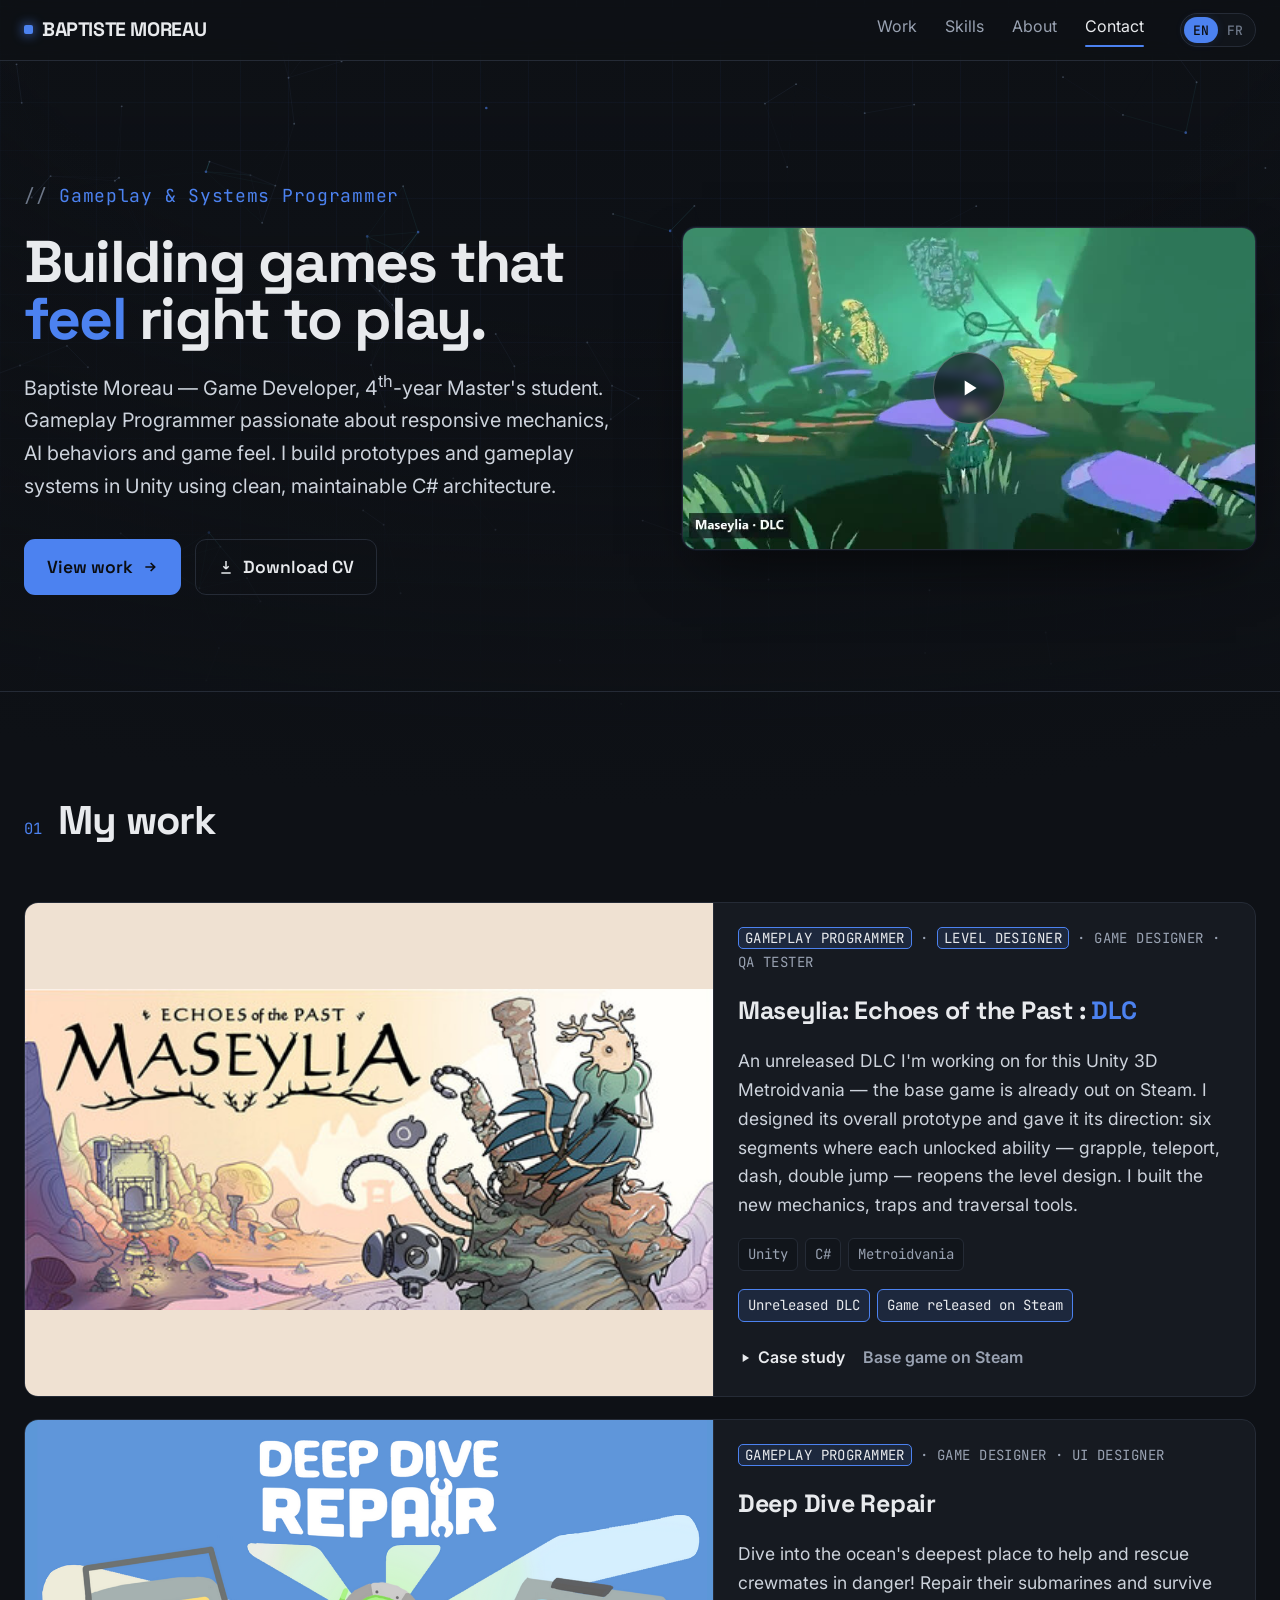
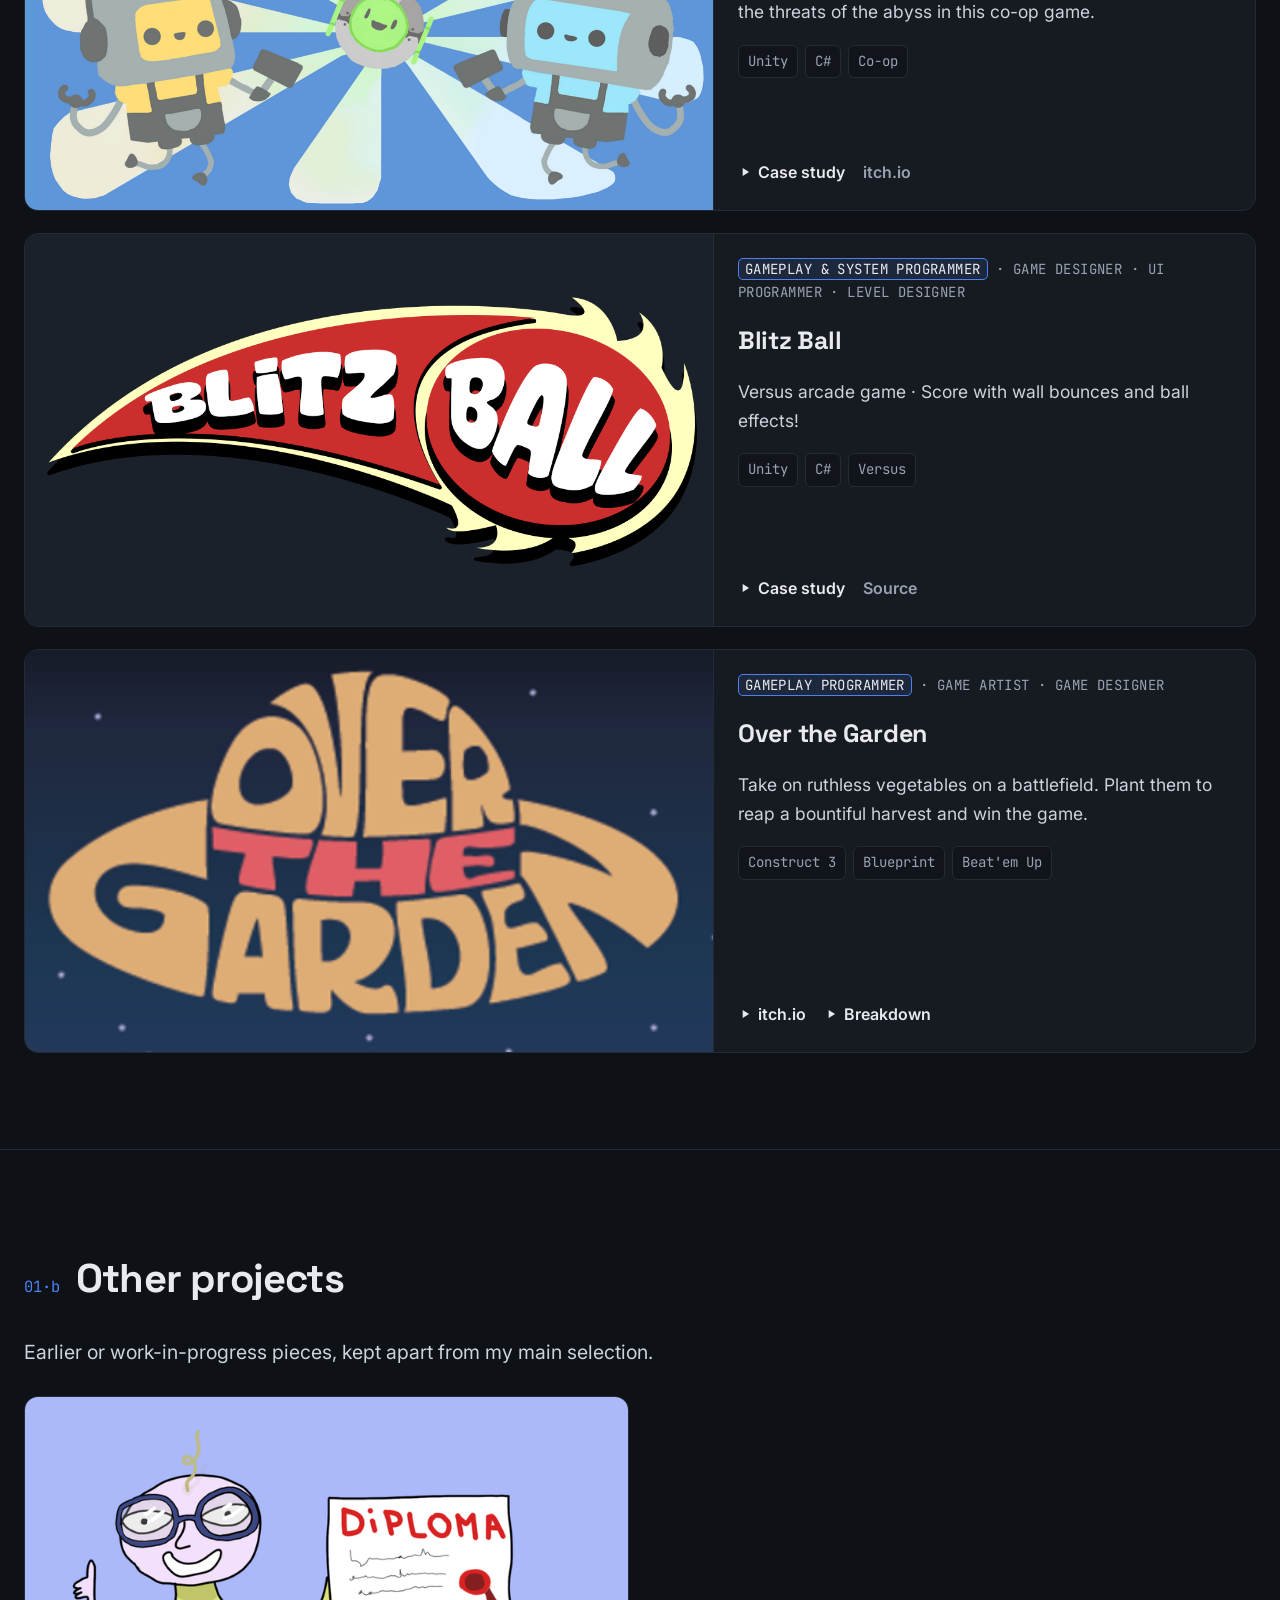
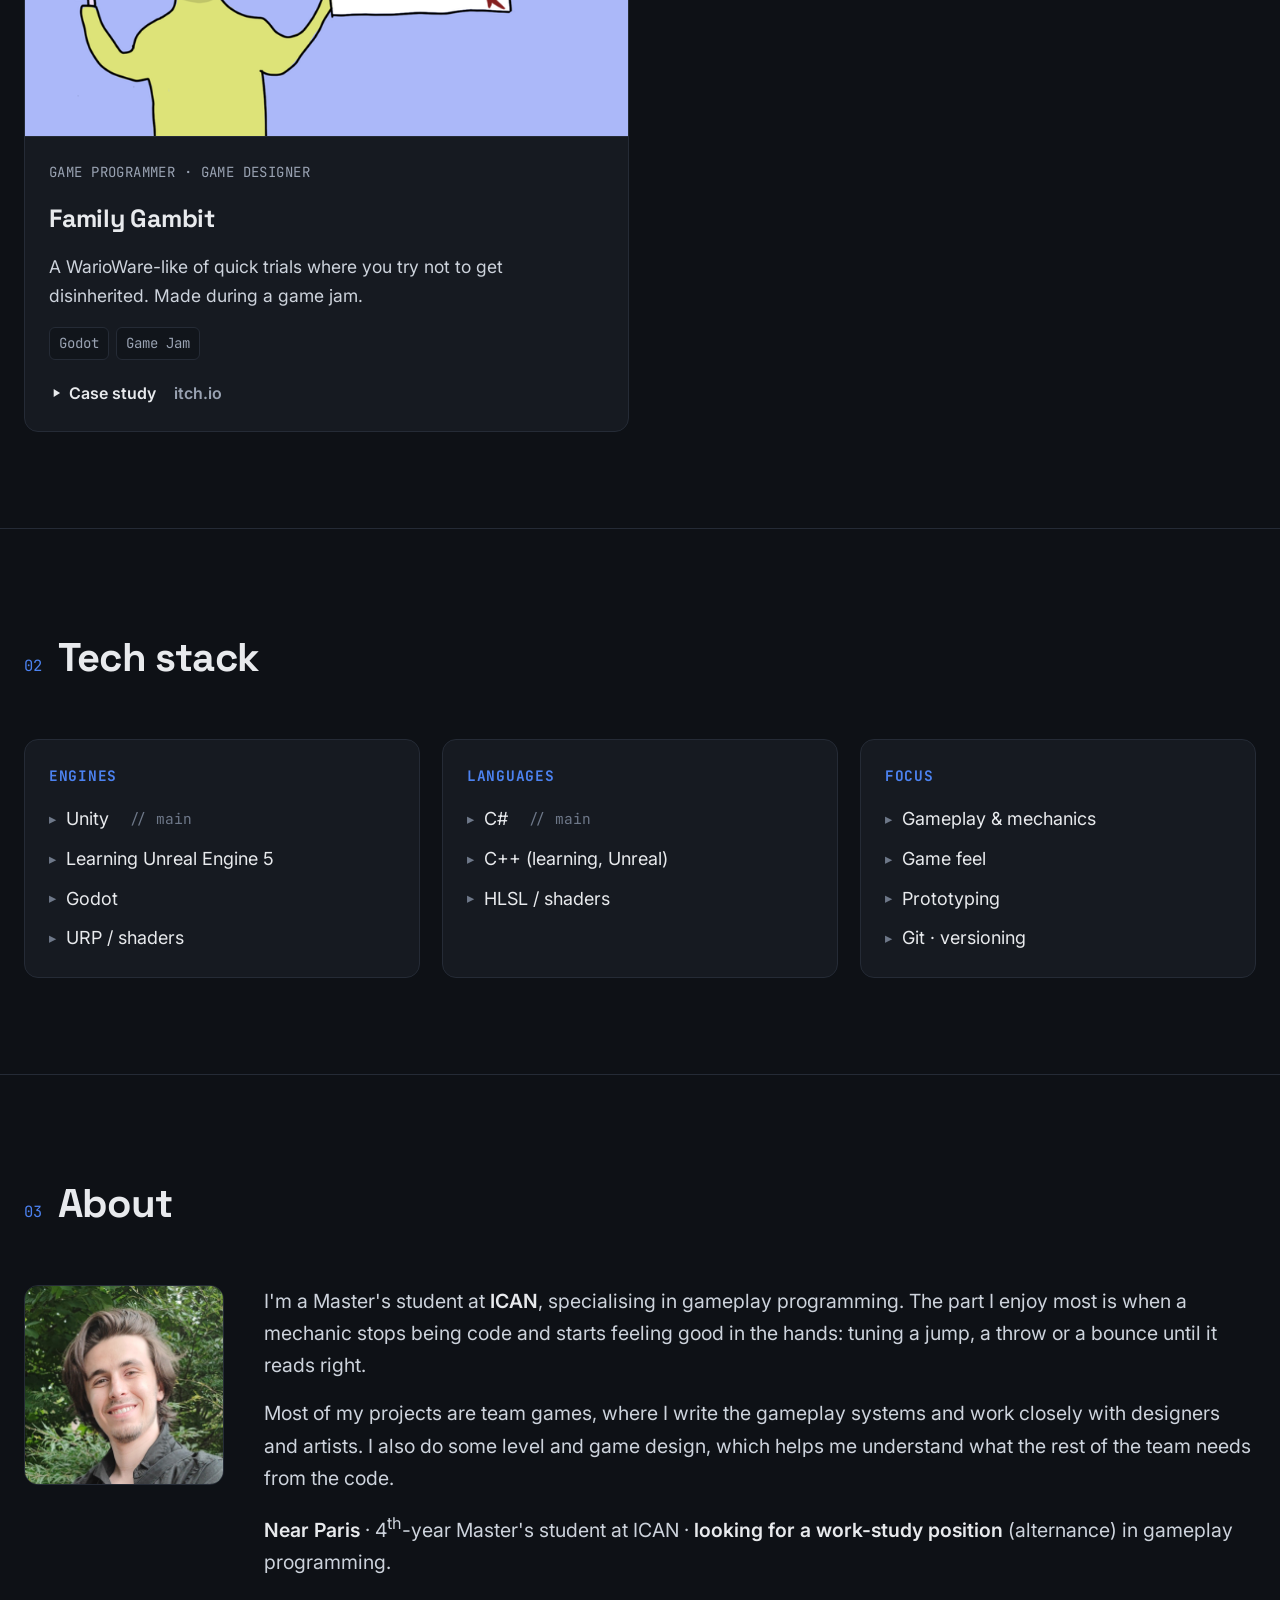
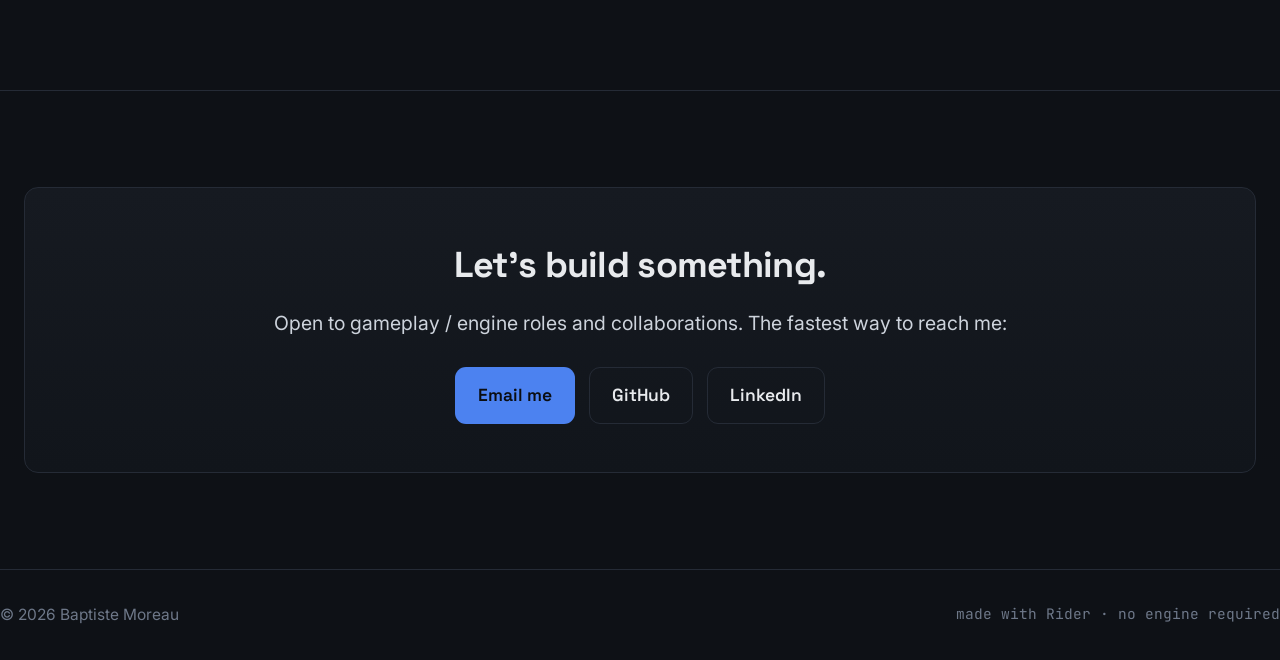
==== commit 5dedd68a: "Lien Source Blitz Ball vers le depot GitHub et lecture fiable du showreel - Carte Blitz Ball : Sourc" ====
--- a/index.html
+++ b/index.html
@@ -158,6 +158,15 @@
   box-shadow:0 24px 60px -20px rgba(0,0,0,.65), 0 0 0 1px rgba(76,130,240,.08);
 }
 .hero-reel video{ width:100%; height:100%; object-fit:cover; display:block; }
+/* play button, only shown when the browser refused autoplay (or reduced motion is on) */
+.reel-play{
+  position:absolute; inset:0; margin:auto; width:72px; height:72px; border-radius:50%;
+  display:none; align-items:center; justify-content:center; cursor:pointer;
+  background:rgba(14,17,22,.62); border:1px solid rgba(255,255,255,.25); color:#fff;
+  backdrop-filter:blur(4px); transition:transform .2s var(--ease), background .2s var(--ease);
+}
+.reel-play:hover{ transform:scale(1.06); background:var(--accent); }
+.hero-reel.blocked .reel-play{ display:flex; }
 @media (max-width:960px){
   .hero-grid{ grid-template-columns:1fr; gap:40px; }
 }
@@ -419,6 +428,9 @@
       <!-- gameplay showreel: Maseylia, Deep Dive Repair, Blitz Ball, Over the Garden -->
       <div class="hero-reel">
         <video id="heroReel" src="assets/showreel.mp4" poster="assets/showreel-poster.jpg" muted loop playsinline autoplay preload="auto" aria-label="Gameplay showreel: Maseylia, Deep Dive Repair, Blitz Ball and Over the Garden"></video>
+        <button class="reel-play" id="reelPlay" type="button" aria-label="Play the showreel">
+          <svg width="26" height="26" viewBox="0 0 24 24" fill="currentColor"><path d="M8 5v14l11-7z"/></svg>
+        </button>
       </div>
     </div>
   </header>
@@ -589,7 +601,7 @@
       hover: "assets/BBGif/GameFeel.mp4",
     links: [
       { label: "Case study", label_fr: "Étude de cas", href: "blitz-ball.html" },
-      { label: "GitHub", href: "https://github.com/Ploumplim", muted: true }
+      { label: "Source", href: "https://github.com/ploumplim/BlitzBall", muted: true }
     ]
   },
   {
@@ -732,12 +744,38 @@
    ============================================================ */
 document.getElementById("year").textContent = new Date().getFullYear();
 
-// showreel: no autoplay for users who prefer reduced motion (poster + controls instead)
+// showreel: the autoplay attribute alone is not enough everywhere (browser "block autoplay"
+// settings, battery saver, iOS low power mode) → play() from JS, retry on the first user
+// gesture, and fall back to a play button instead of a frozen frame.
+// Users who prefer reduced motion get the play button straight away.
 const heroReel = document.getElementById("heroReel");
-if(heroReel && window.matchMedia("(prefers-reduced-motion: reduce)").matches){
-  heroReel.removeAttribute("autoplay");
-  heroReel.pause();
-  heroReel.controls = true;
+if(heroReel){
+  const reelBox = heroReel.parentElement;
+  heroReel.muted = true;                 // the property (not just the attribute) is what autoplay policies check
+  heroReel.defaultMuted = true;
+  let wanted = !window.matchMedia("(prefers-reduced-motion: reduce)").matches;
+  const tryPlay = () => {
+    if(!wanted) return;
+    heroReel.play()
+      .then(() => reelBox.classList.remove("blocked"))
+      .catch(() => { if(heroReel.paused) reelBox.classList.add("blocked"); });
+  };
+  document.getElementById("reelPlay").addEventListener("click", () => { wanted = true; tryPlay(); });
+  heroReel.addEventListener("playing", () => reelBox.classList.remove("blocked"));   // whatever started it
+  if(!wanted){
+    heroReel.removeAttribute("autoplay");
+    heroReel.pause();
+    reelBox.classList.add("blocked");
+  }
+  tryPlay();
+  heroReel.addEventListener("canplay", () => { if(heroReel.paused) tryPlay(); }, { once:true });
+  ["pointerdown", "keydown", "touchstart"].forEach(ev =>
+    window.addEventListener(ev, () => { if(heroReel.paused) tryPlay(); }, { once:true, passive:true }));
+  // pause while off-screen (saves battery), resume when scrolled back
+  new IntersectionObserver(([e]) => {
+    if(e.isIntersecting){ if(heroReel.paused) tryPlay(); }
+    else if(!heroReel.paused) heroReel.pause();
+  }, { threshold:.2 }).observe(heroReel);
 }
 
 // burger mobile
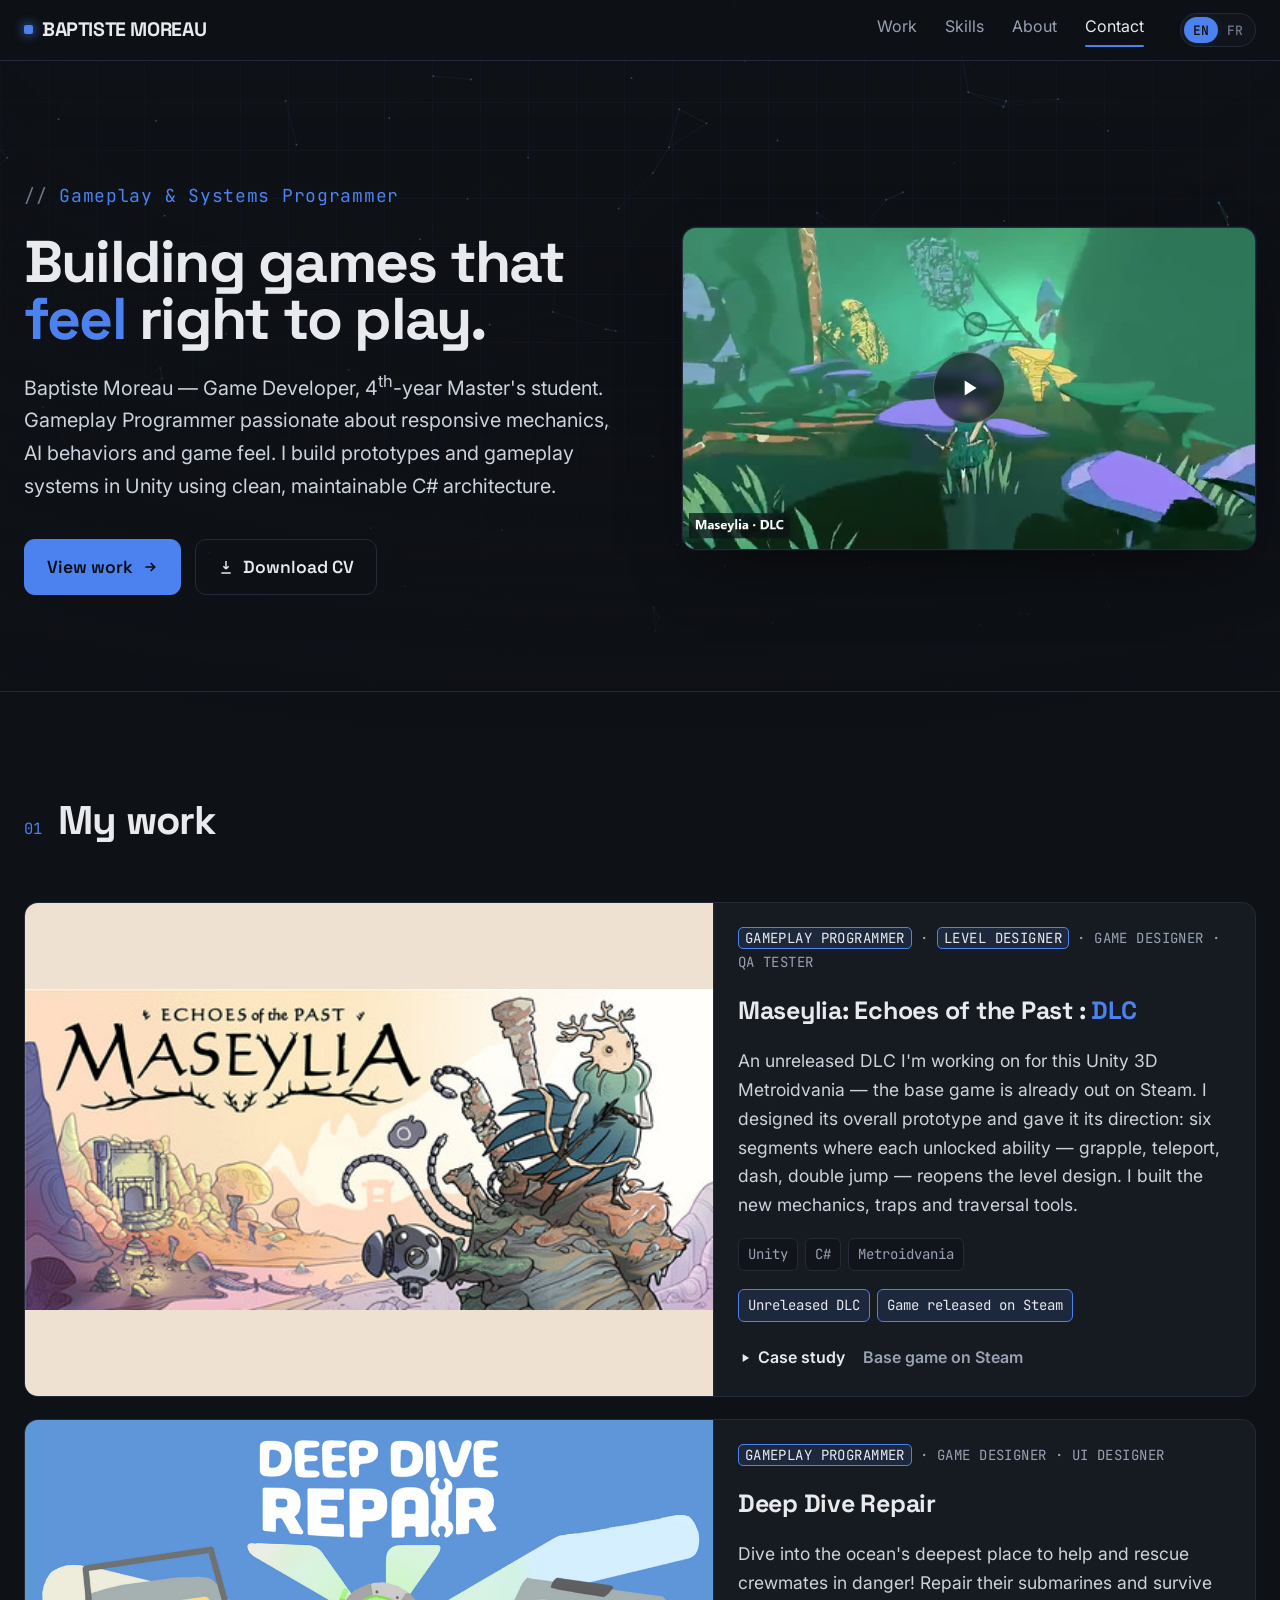
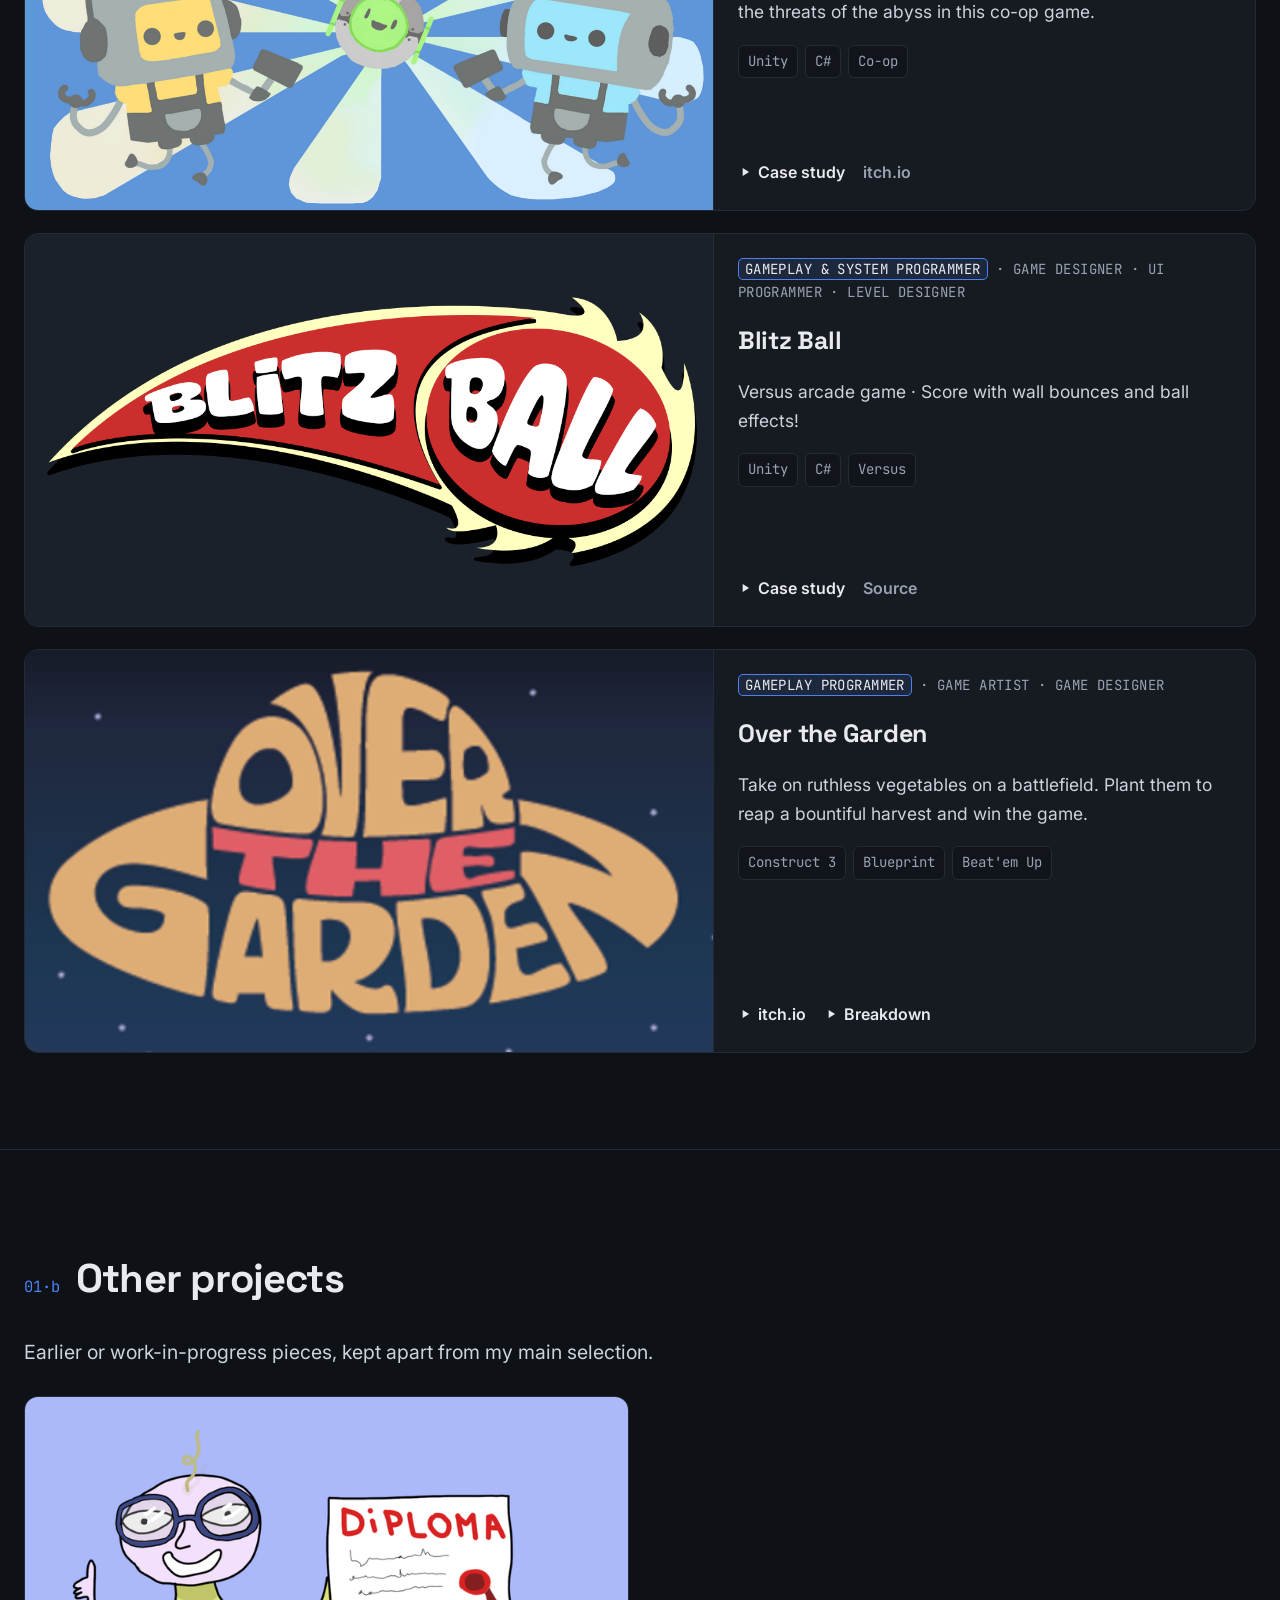
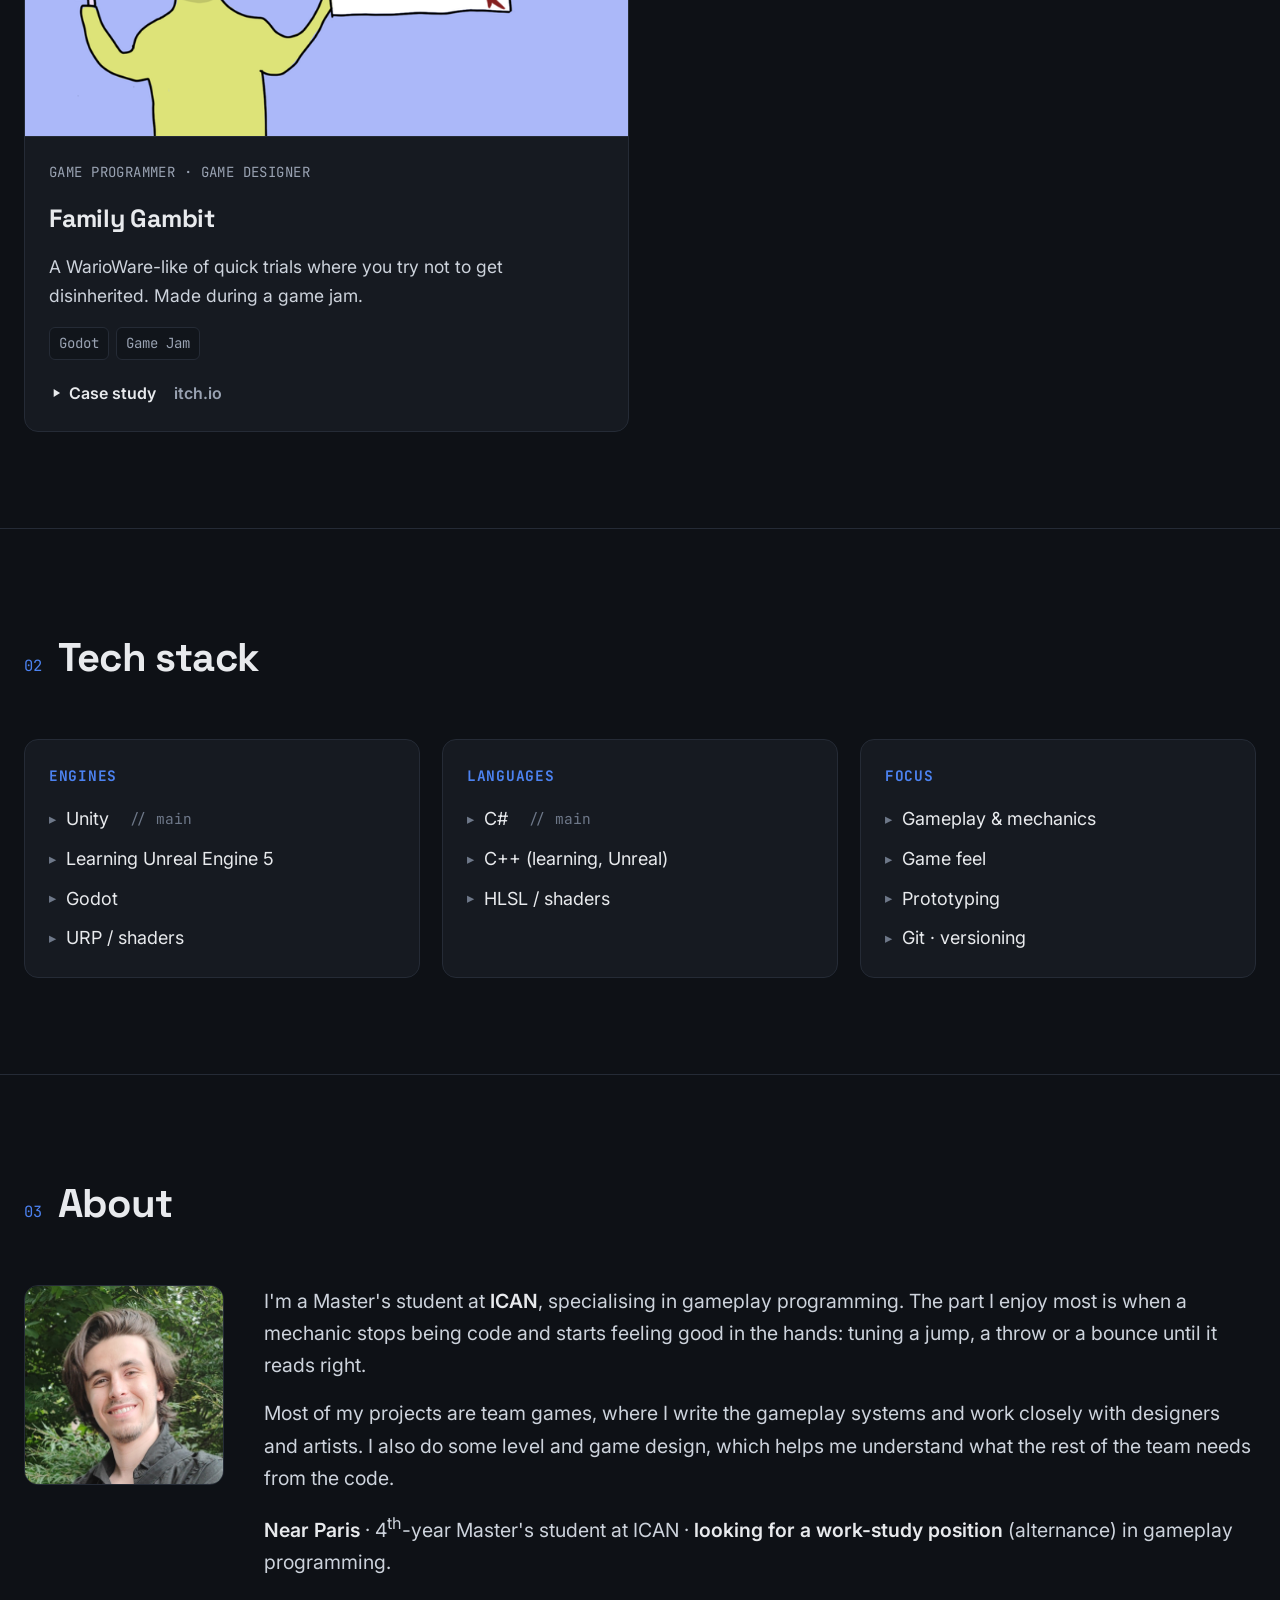
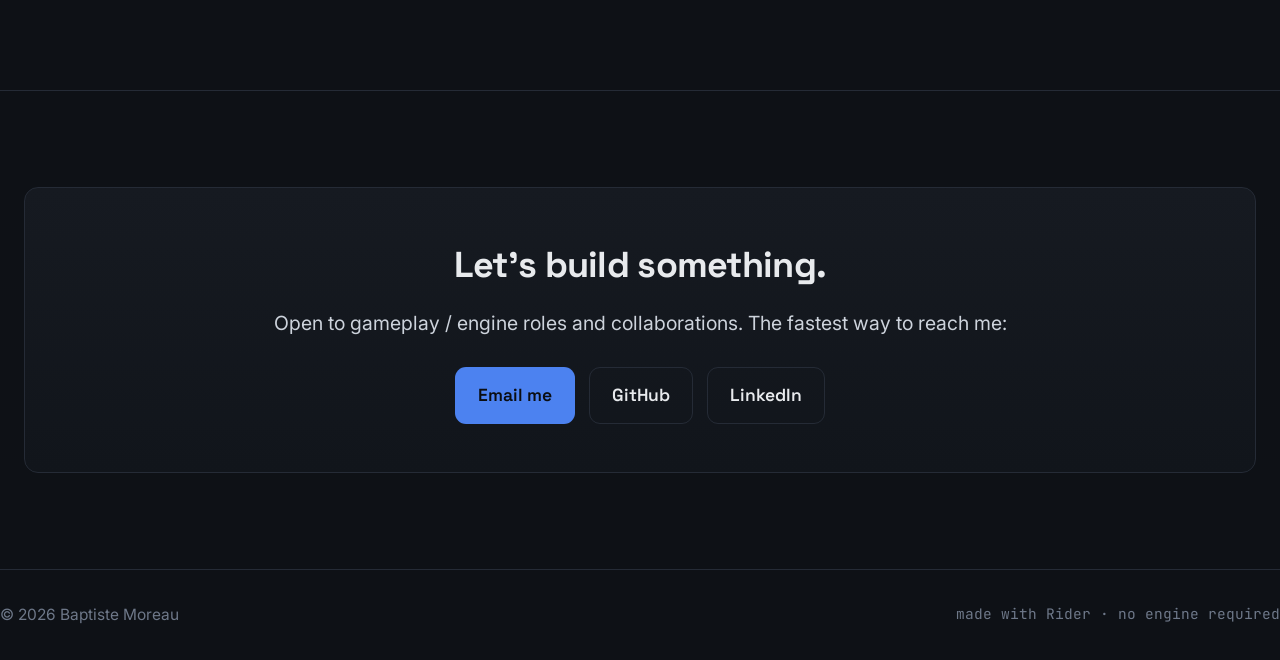
==== commit 2169c4bf: "Captures Maseylia en WebP, apercus LinkedIn 1200x627 et visualiseur de code en onglets - 31 captures" ====
--- a/index.html
+++ b/index.html
@@ -13,8 +13,11 @@
 <meta property="og:type" content="website" />
 <meta property="og:title" content="Baptiste Moreau Portfolio · Game Developer" />
 <meta property="og:description" content="Gameplay Programmer (Unity / C#) — responsive mechanics, AI behaviors and game feel." />
-<meta property="og:image" content="https://ploumplim.github.io/assets/Maseylia/header.jpg" />
-<meta name="twitter:image" content="https://ploumplim.github.io/assets/Maseylia/header.jpg" />
+<meta property="og:image" content="https://ploumplim.github.io/assets/og/home.jpg" />
+<meta property="og:image:width" content="1200" />
+<meta property="og:image:height" content="627" />
+<meta property="og:url" content="https://ploumplim.github.io/" />
+<meta name="twitter:image" content="https://ploumplim.github.io/assets/og/home.jpg" />
 <meta name="twitter:card" content="summary_large_image" />
 
 <!-- ============================================================
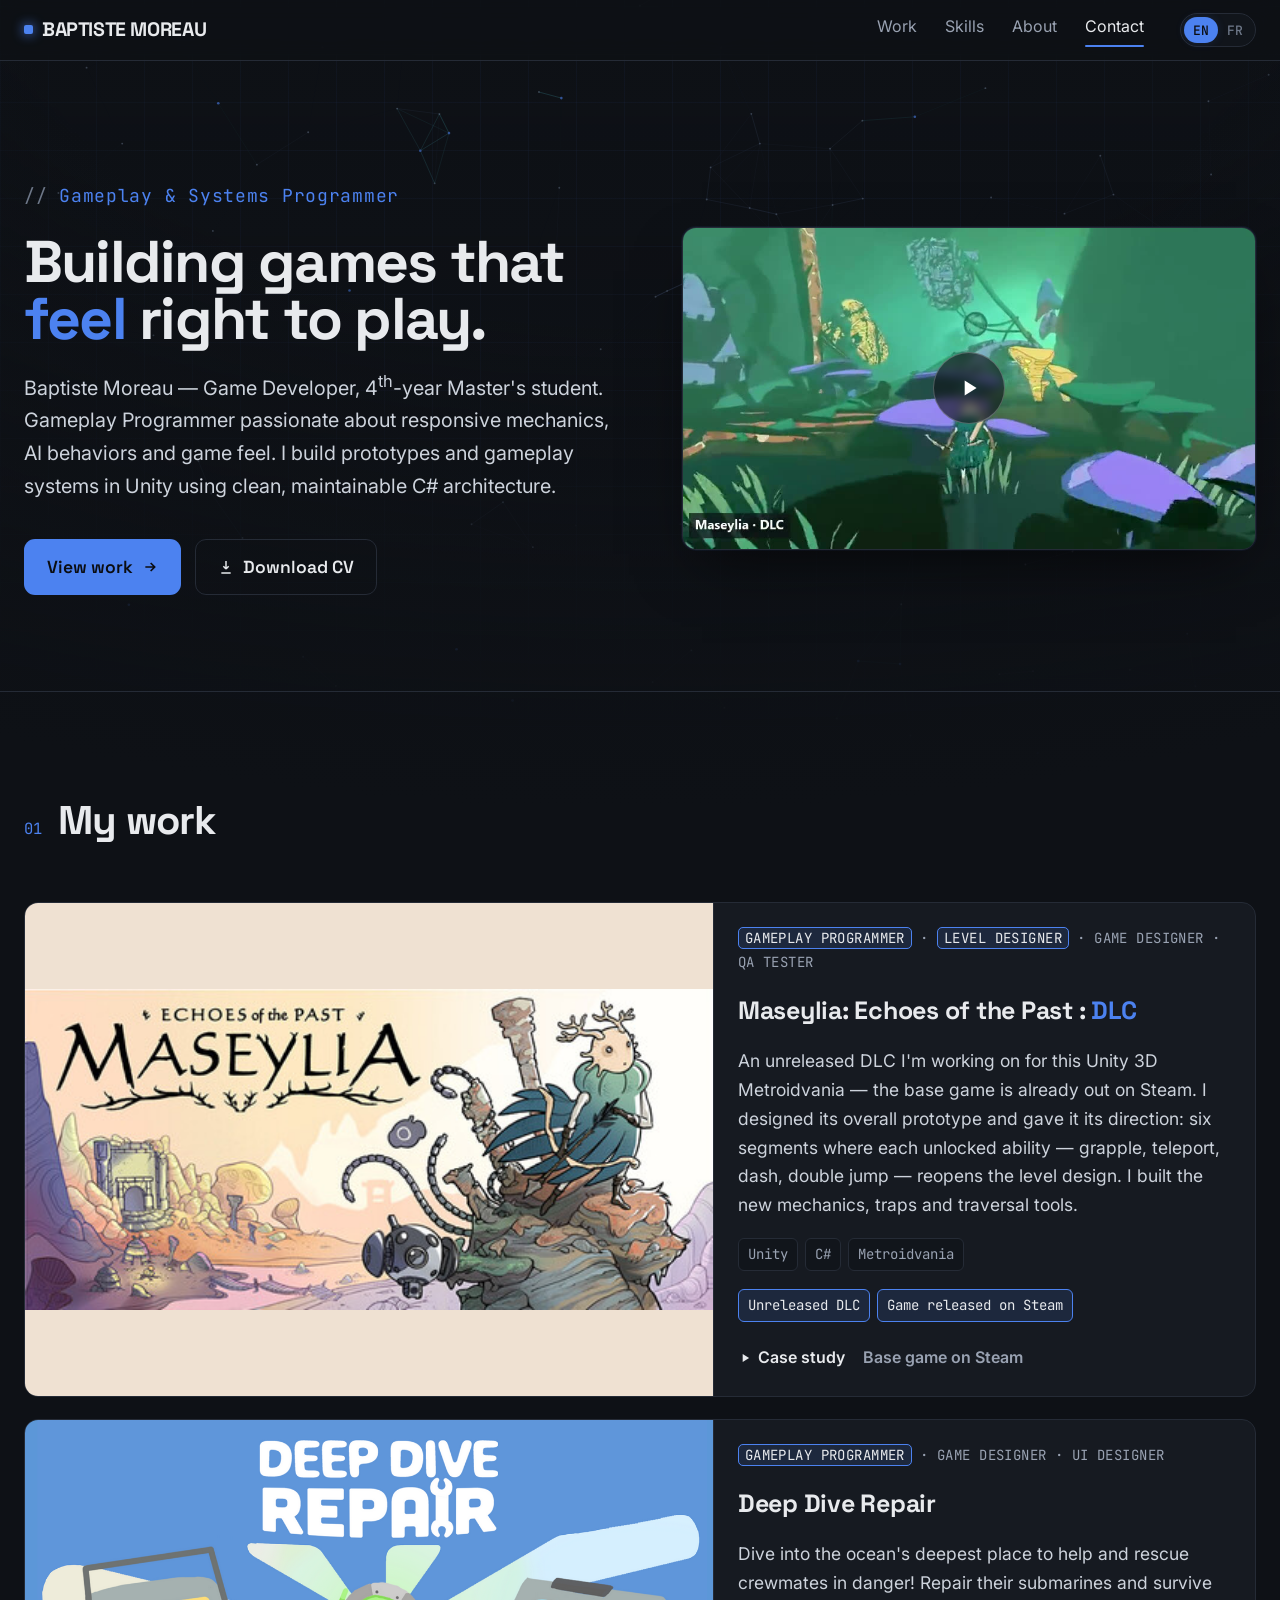
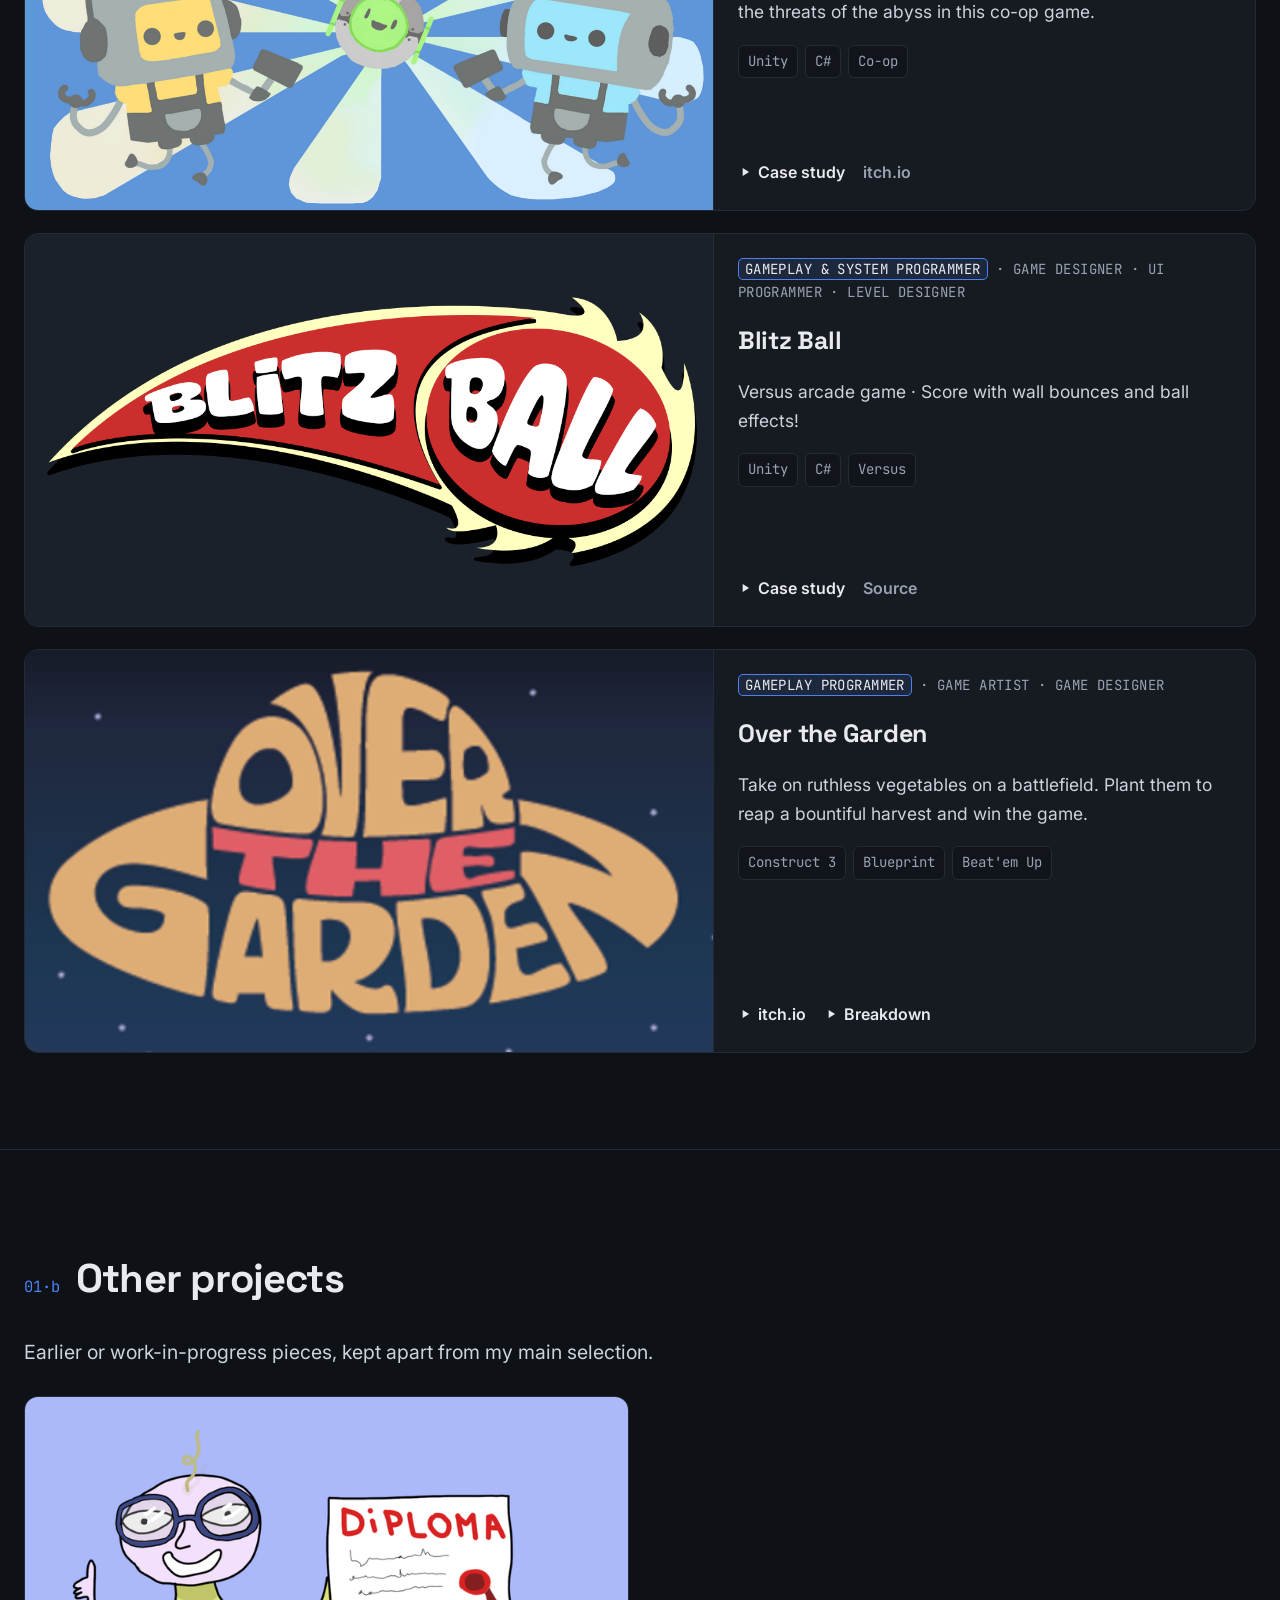
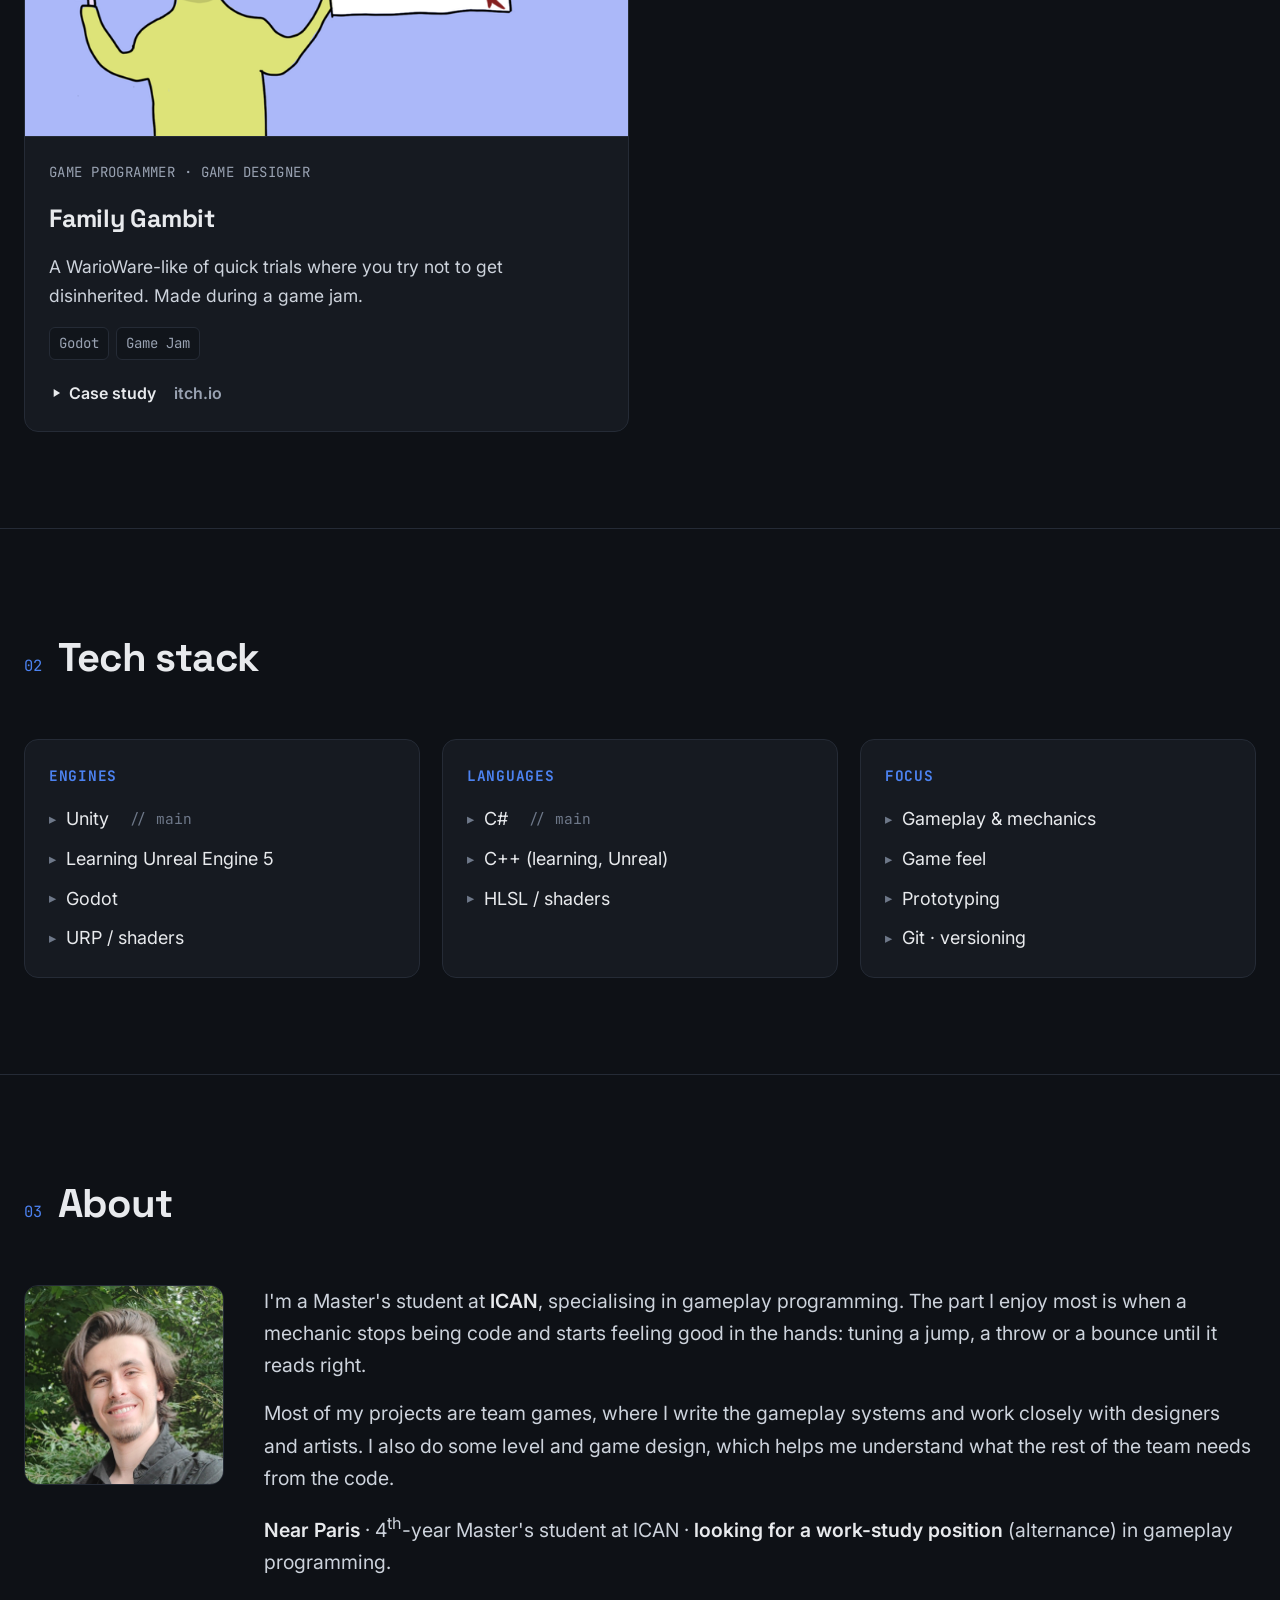
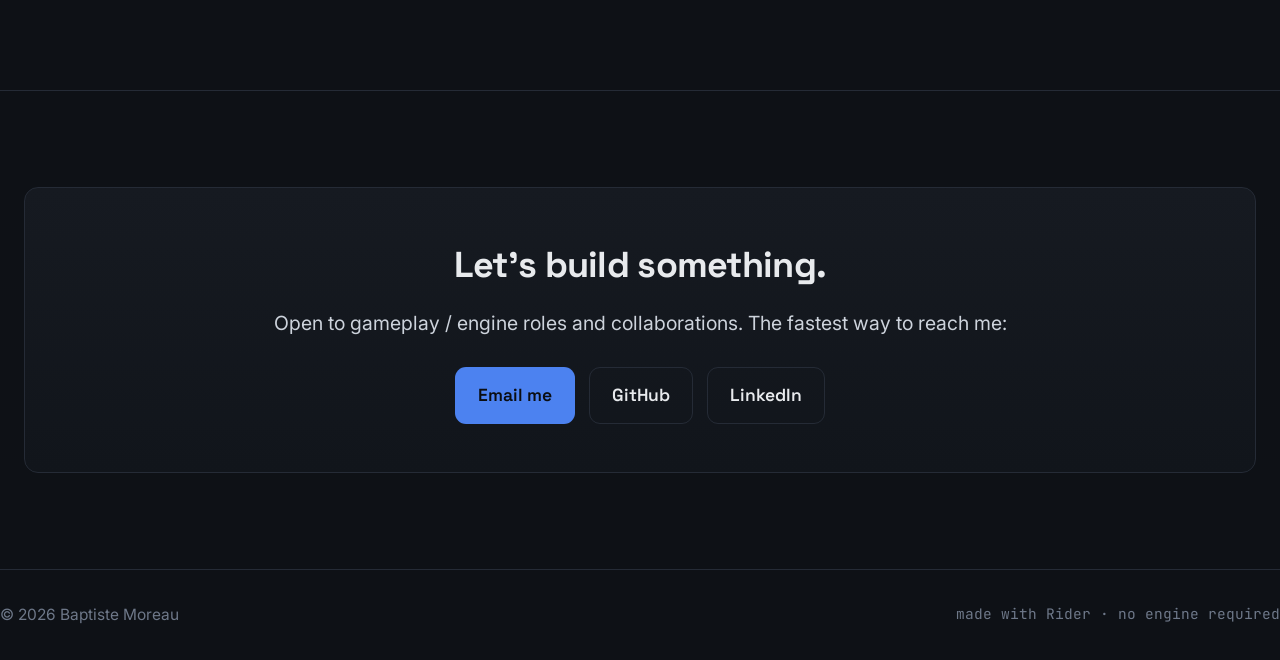
==== commit 6eee0663: "Passe le site sur le domaine baptistemoreau.games Ajoute le CNAME GitHub Pages, met a jour les URLs " ====
--- a/index.html
+++ b/index.html
@@ -13,11 +13,11 @@
 <meta property="og:type" content="website" />
 <meta property="og:title" content="Baptiste Moreau Portfolio · Game Developer" />
 <meta property="og:description" content="Gameplay Programmer (Unity / C#) — responsive mechanics, AI behaviors and game feel." />
-<meta property="og:image" content="https://ploumplim.github.io/assets/og/home.jpg" />
+<meta property="og:image" content="https://baptistemoreau.games/assets/og/home.jpg" />
 <meta property="og:image:width" content="1200" />
 <meta property="og:image:height" content="627" />
-<meta property="og:url" content="https://ploumplim.github.io/" />
-<meta name="twitter:image" content="https://ploumplim.github.io/assets/og/home.jpg" />
+<meta property="og:url" content="https://baptistemoreau.games/" />
+<meta name="twitter:image" content="https://baptistemoreau.games/assets/og/home.jpg" />
 <meta name="twitter:card" content="summary_large_image" />
 
 <!-- ============================================================
@@ -420,8 +420,8 @@
           <span data-fr="Voir mes projets">View work</span>
           <svg width="16" height="16" viewBox="0 0 24 24" fill="none" stroke="currentColor" stroke-width="2.5"><path d="M5 12h14M13 6l6 6-6 6"/></svg>
         </a>
-        <!-- Place your PDF next to index.html and name it CV_Baptiste_GameProg.pdf -->
-        <a href="CV_Baptiste_GameProg.pdf" download class="btn btn-ghost">
+        <!-- Place your PDF next to index.html and name it CV_Baptiste_Moreau.pdf -->
+        <a href="CV_Baptiste_Moreau.pdf" download class="btn btn-ghost">
           <svg width="16" height="16" viewBox="0 0 24 24" fill="none" stroke="currentColor" stroke-width="2.2"><path d="M12 3v12m0 0l-4-4m4 4l4-4M5 21h14"/></svg>
           <span data-fr="Télécharger le CV">Download CV</span>
         </a>
@@ -530,7 +530,7 @@
         <div class="socials">
           <a href="mailto:moreaubapt@gmail.com" class="btn btn-primary" data-fr="M'écrire">Email me</a>
           <a href="https://github.com/Ploumplim" target="_blank" rel="noopener" class="btn btn-ghost">GitHub</a>
-          <a href="https://www.linkedin.com/in/moreau-baptiste" target="_blank" rel="noopener" class="btn btn-ghost">LinkedIn</a>
+          <a href="https://www.linkedin.com/in/baptiste-moreau-0254b2292/" target="_blank" rel="noopener" class="btn btn-ghost">LinkedIn</a>
         </div>
       </div>
     </div>
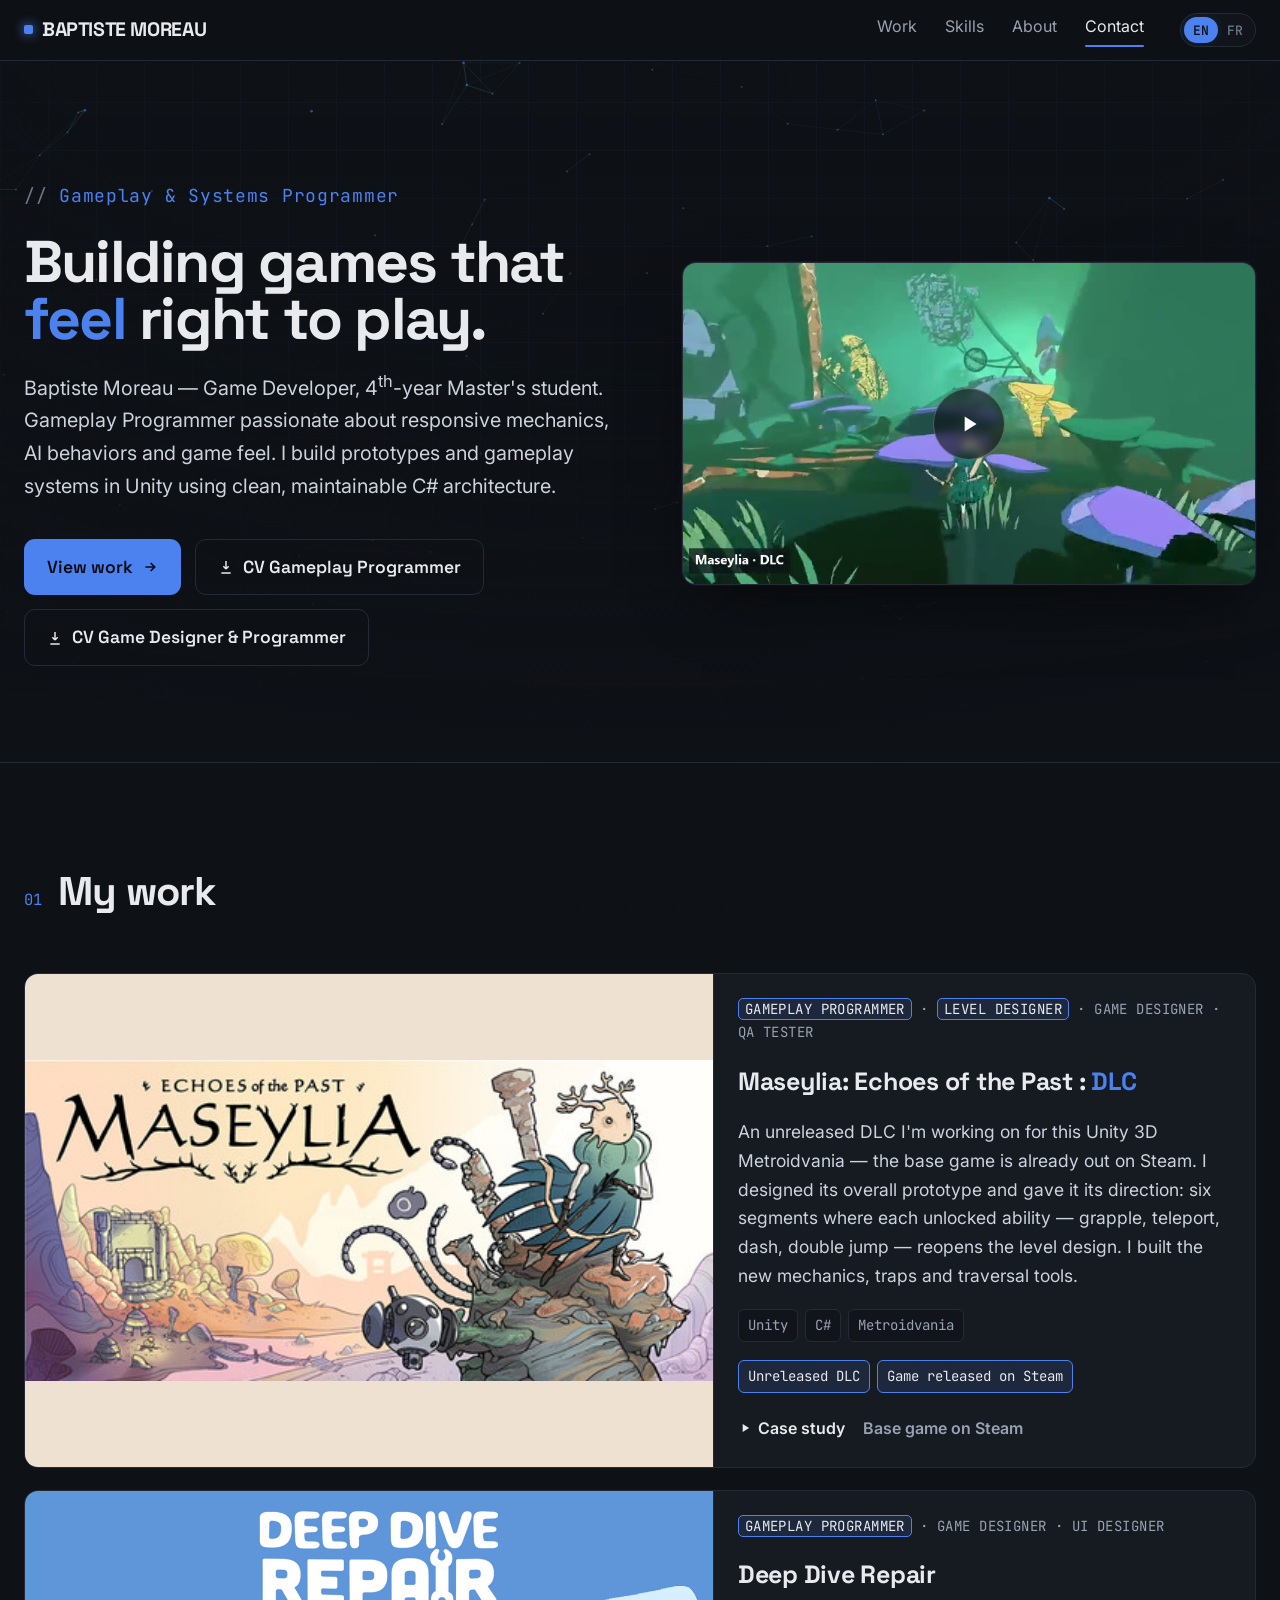
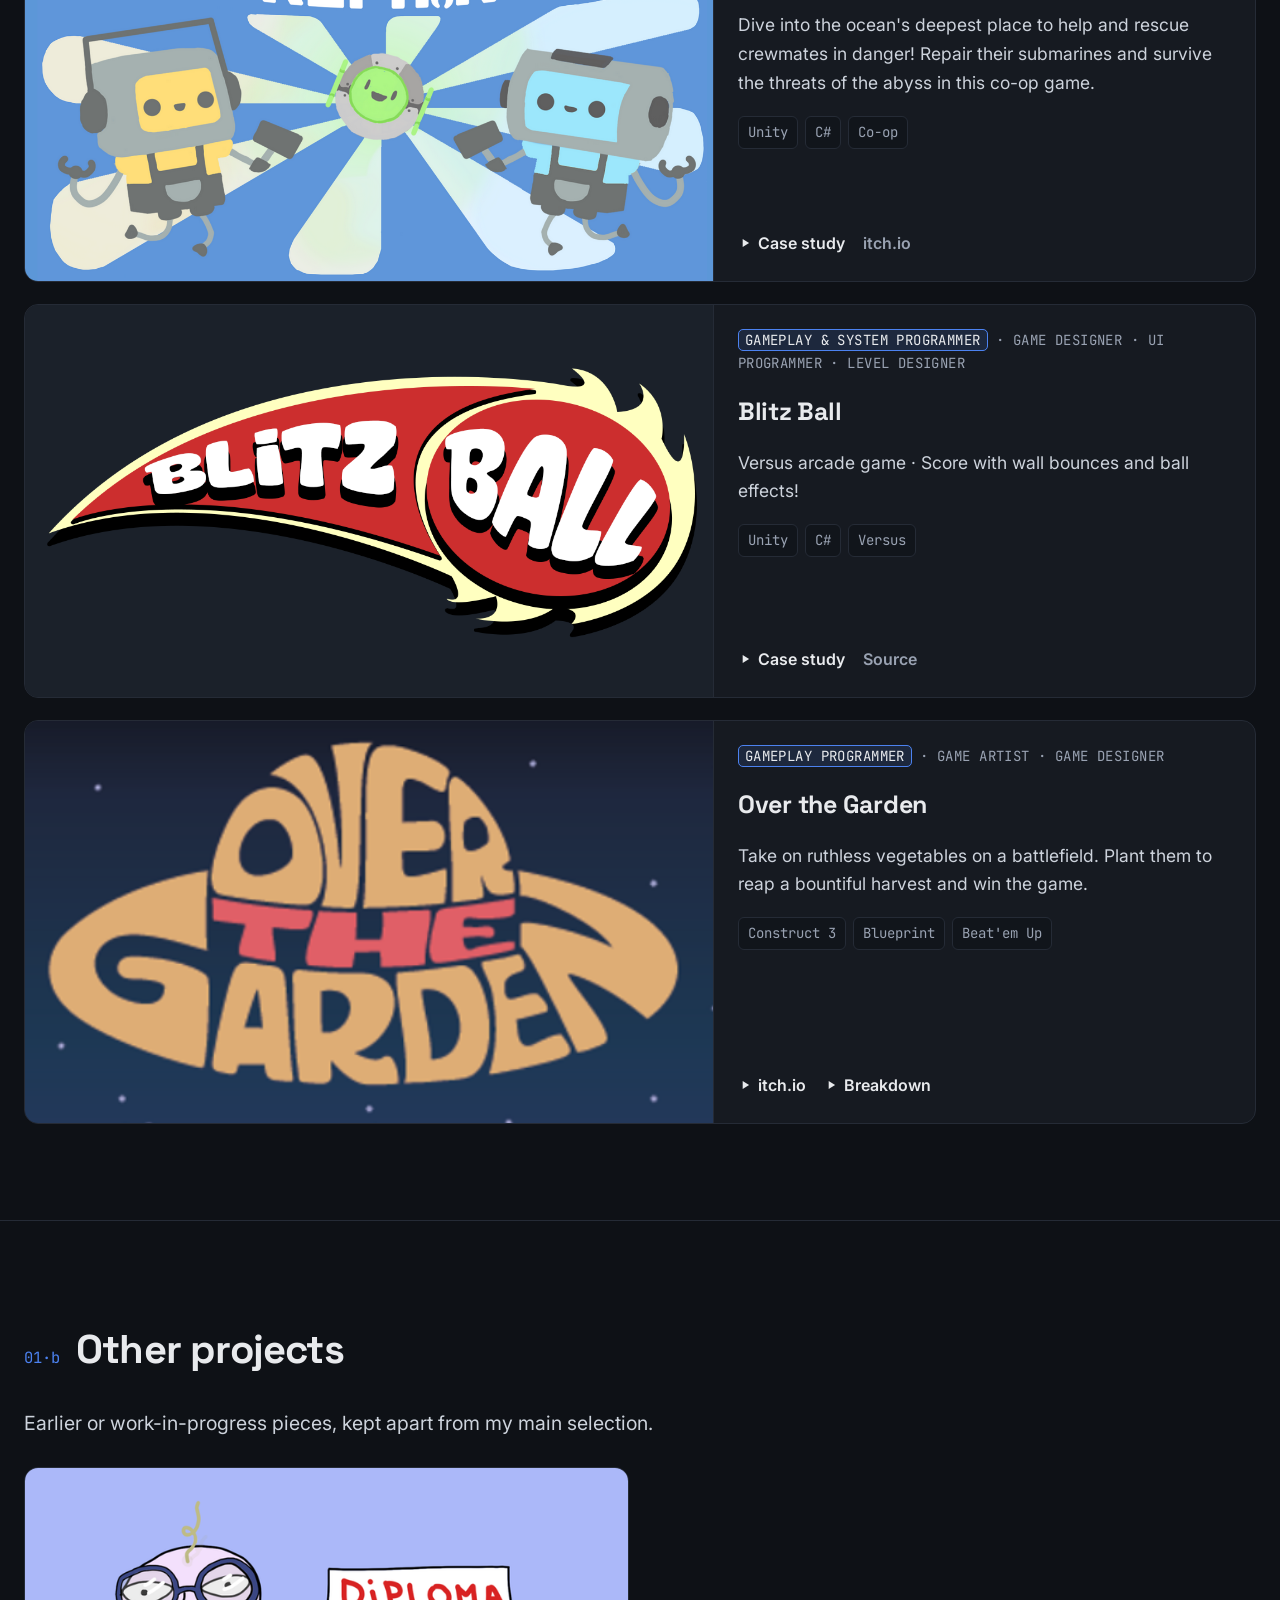
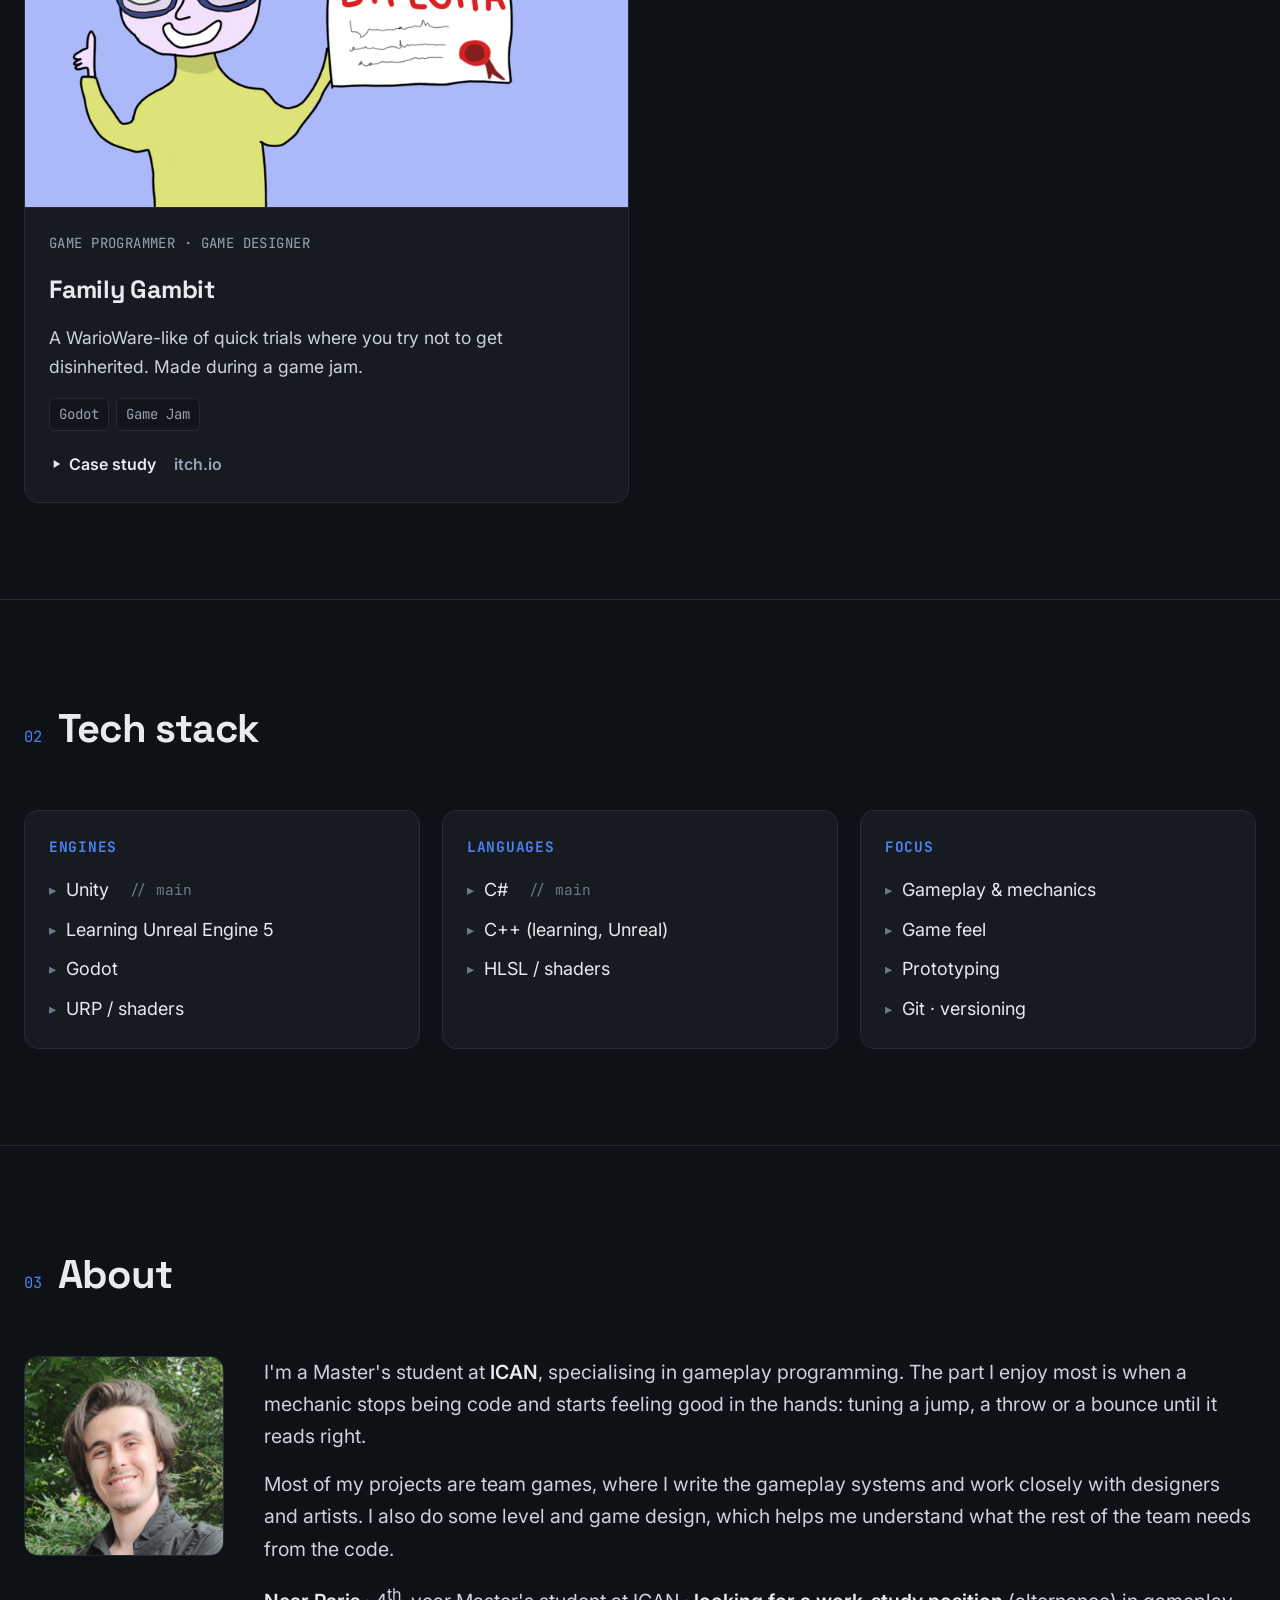
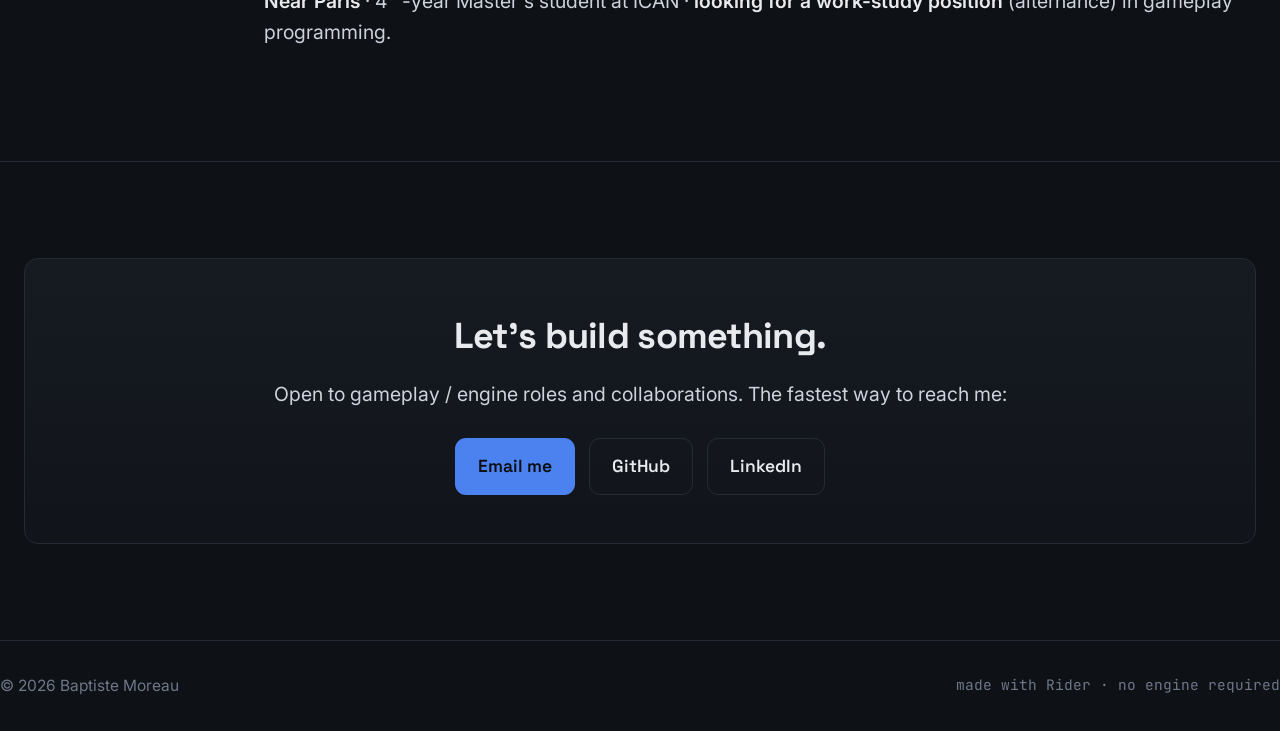
==== commit fc0587f1: "Ajoute le CV Game Designer & Programmer et met a jour LinkedIn - Deux boutons de CV dans le hero : G" ====
--- a/index.html
+++ b/index.html
@@ -420,10 +420,14 @@
           <span data-fr="Voir mes projets">View work</span>
           <svg width="16" height="16" viewBox="0 0 24 24" fill="none" stroke="currentColor" stroke-width="2.5"><path d="M5 12h14M13 6l6 6-6 6"/></svg>
         </a>
-        <!-- Place your PDF next to index.html and name it CV_Baptiste_Moreau.pdf -->
+        <!-- Two CVs next to index.html: CV_Baptiste_Moreau.pdf (gameplay programming) and CV_Baptiste_Moreau_GD_GP.pdf (game design + programming) -->
         <a href="CV_Baptiste_Moreau.pdf" download class="btn btn-ghost">
           <svg width="16" height="16" viewBox="0 0 24 24" fill="none" stroke="currentColor" stroke-width="2.2"><path d="M12 3v12m0 0l-4-4m4 4l4-4M5 21h14"/></svg>
-          <span data-fr="Télécharger le CV">Download CV</span>
+          <span data-fr="CV Gameplay Programmer">CV Gameplay Programmer</span>
+        </a>
+        <a href="CV_Baptiste_Moreau_GD_GP.pdf" download class="btn btn-ghost">
+          <svg width="16" height="16" viewBox="0 0 24 24" fill="none" stroke="currentColor" stroke-width="2.2"><path d="M12 3v12m0 0l-4-4m4 4l4-4M5 21h14"/></svg>
+          <span data-fr="CV Game Designer &amp; Programmer">CV Game Designer &amp; Programmer</span>
         </a>
       </div>
       </div>
@@ -530,7 +534,7 @@
         <div class="socials">
           <a href="mailto:moreaubapt@gmail.com" class="btn btn-primary" data-fr="M'écrire">Email me</a>
           <a href="https://github.com/Ploumplim" target="_blank" rel="noopener" class="btn btn-ghost">GitHub</a>
-          <a href="https://www.linkedin.com/in/baptiste-moreau-0254b2292/" target="_blank" rel="noopener" class="btn btn-ghost">LinkedIn</a>
+          <a href="https://www.linkedin.com/in/baptiste-moreau-games/" target="_blank" rel="noopener" class="btn btn-ghost">LinkedIn</a>
         </div>
       </div>
     </div>
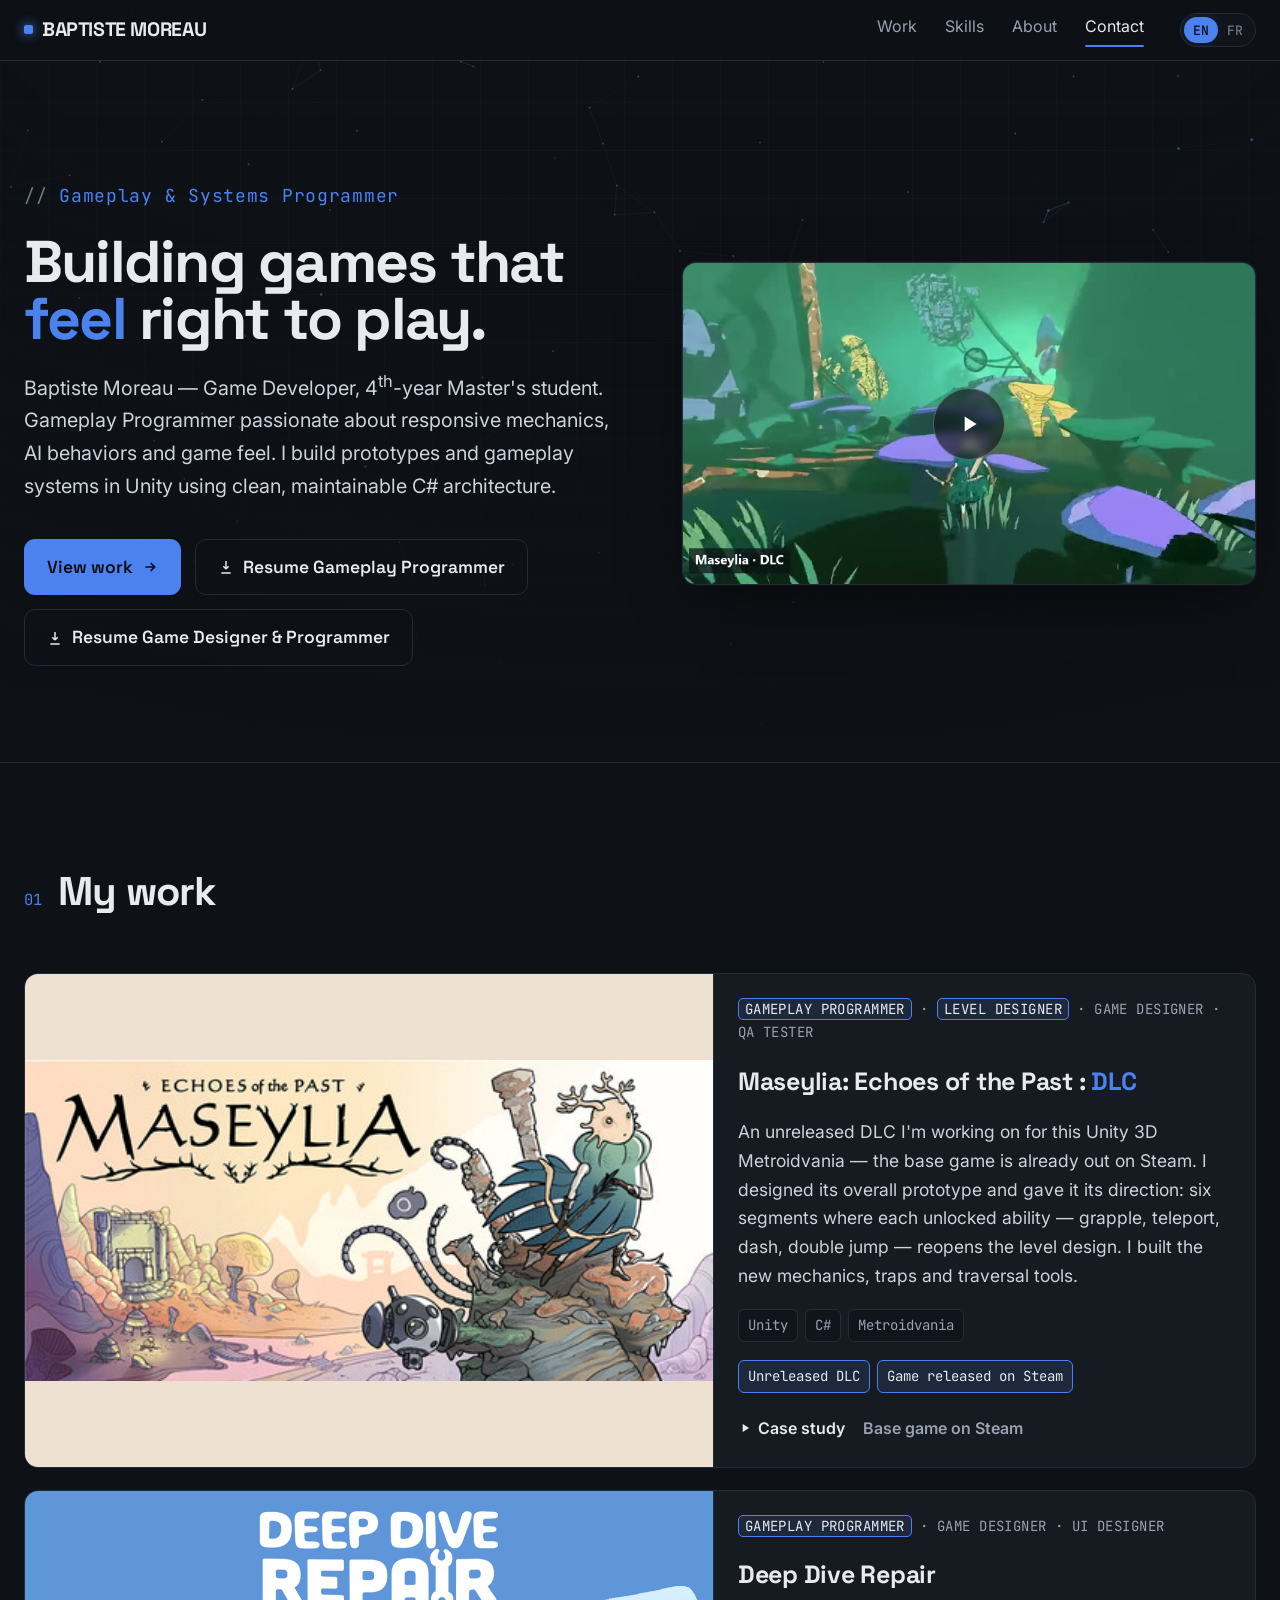
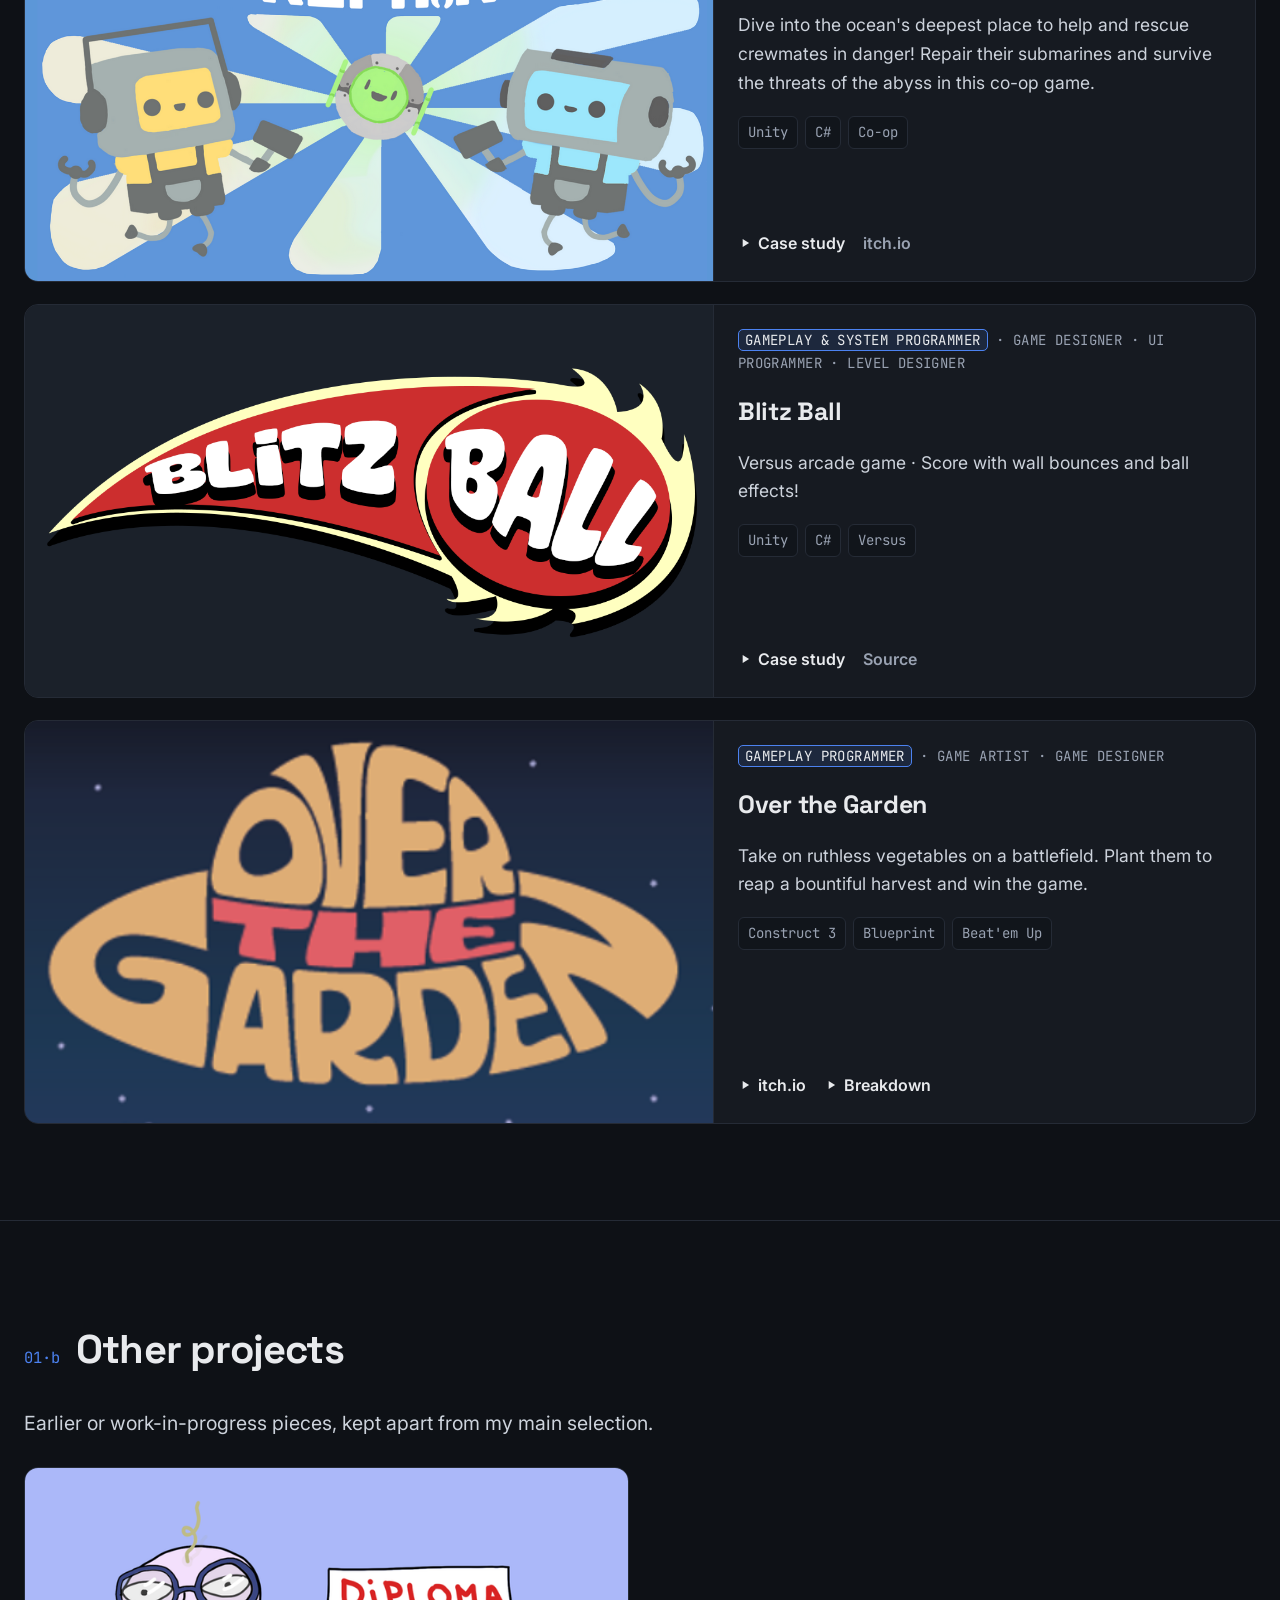
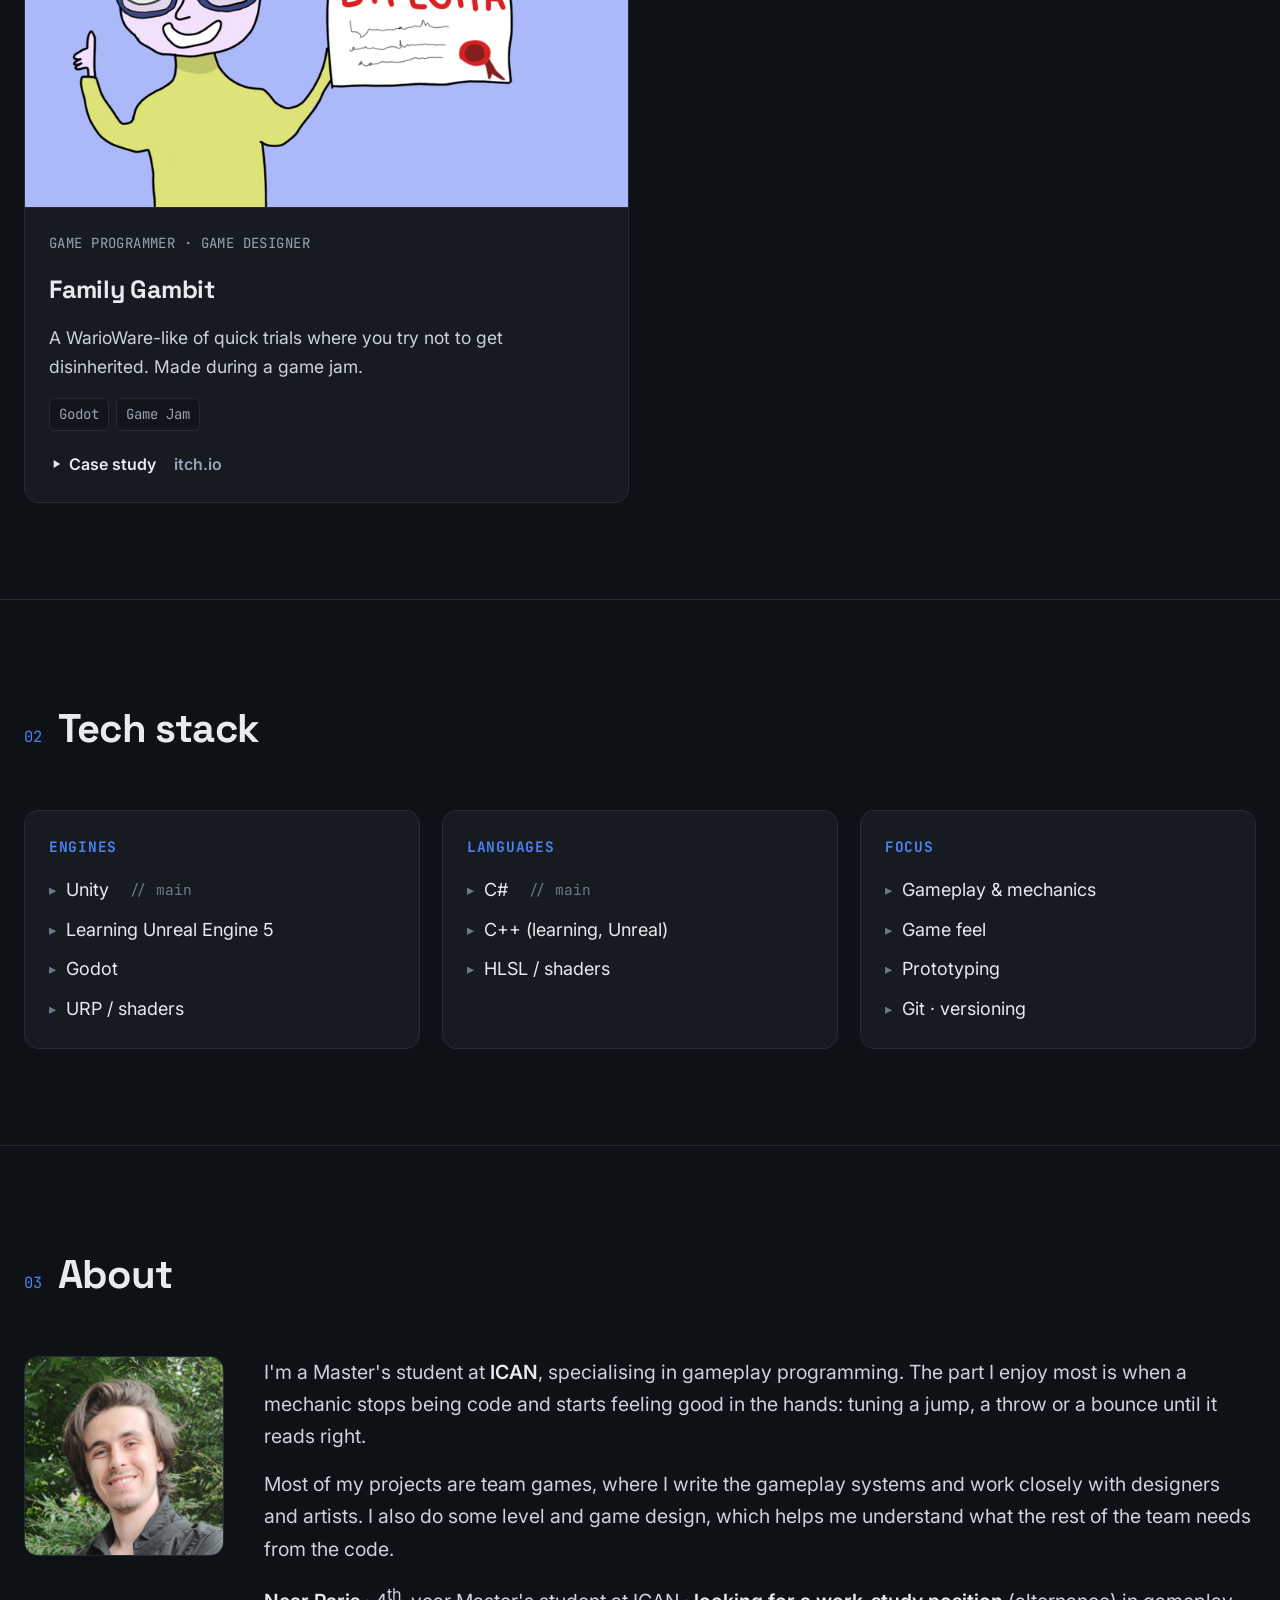
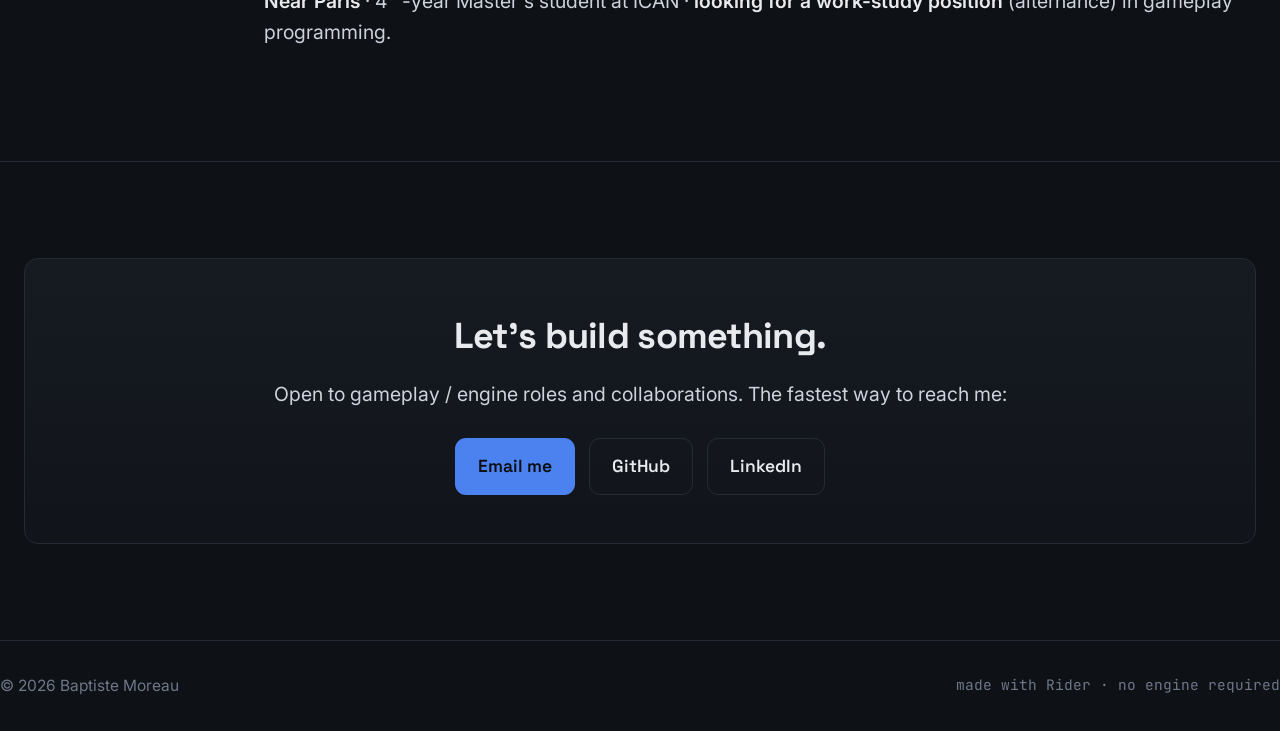
==== commit f688f7e5: "Ajoute le CV GD + GP en anglais et le libelle Resume en anglais - Resume_Baptiste_Moreau_GD_GP.pdf :" ====
--- a/index.html
+++ b/index.html
@@ -420,14 +420,15 @@
           <span data-fr="Voir mes projets">View work</span>
           <svg width="16" height="16" viewBox="0 0 24 24" fill="none" stroke="currentColor" stroke-width="2.5"><path d="M5 12h14M13 6l6 6-6 6"/></svg>
         </a>
-        <!-- Two CVs next to index.html: CV_Baptiste_Moreau.pdf (gameplay programming) and CV_Baptiste_Moreau_GD_GP.pdf (game design + programming) -->
+        <!-- Two CVs next to index.html: CV_Baptiste_Moreau.pdf (gameplay programming, French only) and
+             the game design + programming one, in English (Resume_…) or French (CV_…) via data-fr-href -->
         <a href="CV_Baptiste_Moreau.pdf" download class="btn btn-ghost">
           <svg width="16" height="16" viewBox="0 0 24 24" fill="none" stroke="currentColor" stroke-width="2.2"><path d="M12 3v12m0 0l-4-4m4 4l4-4M5 21h14"/></svg>
-          <span data-fr="CV Gameplay Programmer">CV Gameplay Programmer</span>
+          <span data-fr="CV Gameplay Programmer">Resume Gameplay Programmer</span>
         </a>
-        <a href="CV_Baptiste_Moreau_GD_GP.pdf" download class="btn btn-ghost">
+        <a href="Resume_Baptiste_Moreau_GD_GP.pdf" data-fr-href="CV_Baptiste_Moreau_GD_GP.pdf" download class="btn btn-ghost">
           <svg width="16" height="16" viewBox="0 0 24 24" fill="none" stroke="currentColor" stroke-width="2.2"><path d="M12 3v12m0 0l-4-4m4 4l4-4M5 21h14"/></svg>
-          <span data-fr="CV Game Designer &amp; Programmer">CV Game Designer &amp; Programmer</span>
+          <span data-fr="CV Game Designer &amp; Programmer">Resume Game Designer &amp; Programmer</span>
         </a>
       </div>
       </div>
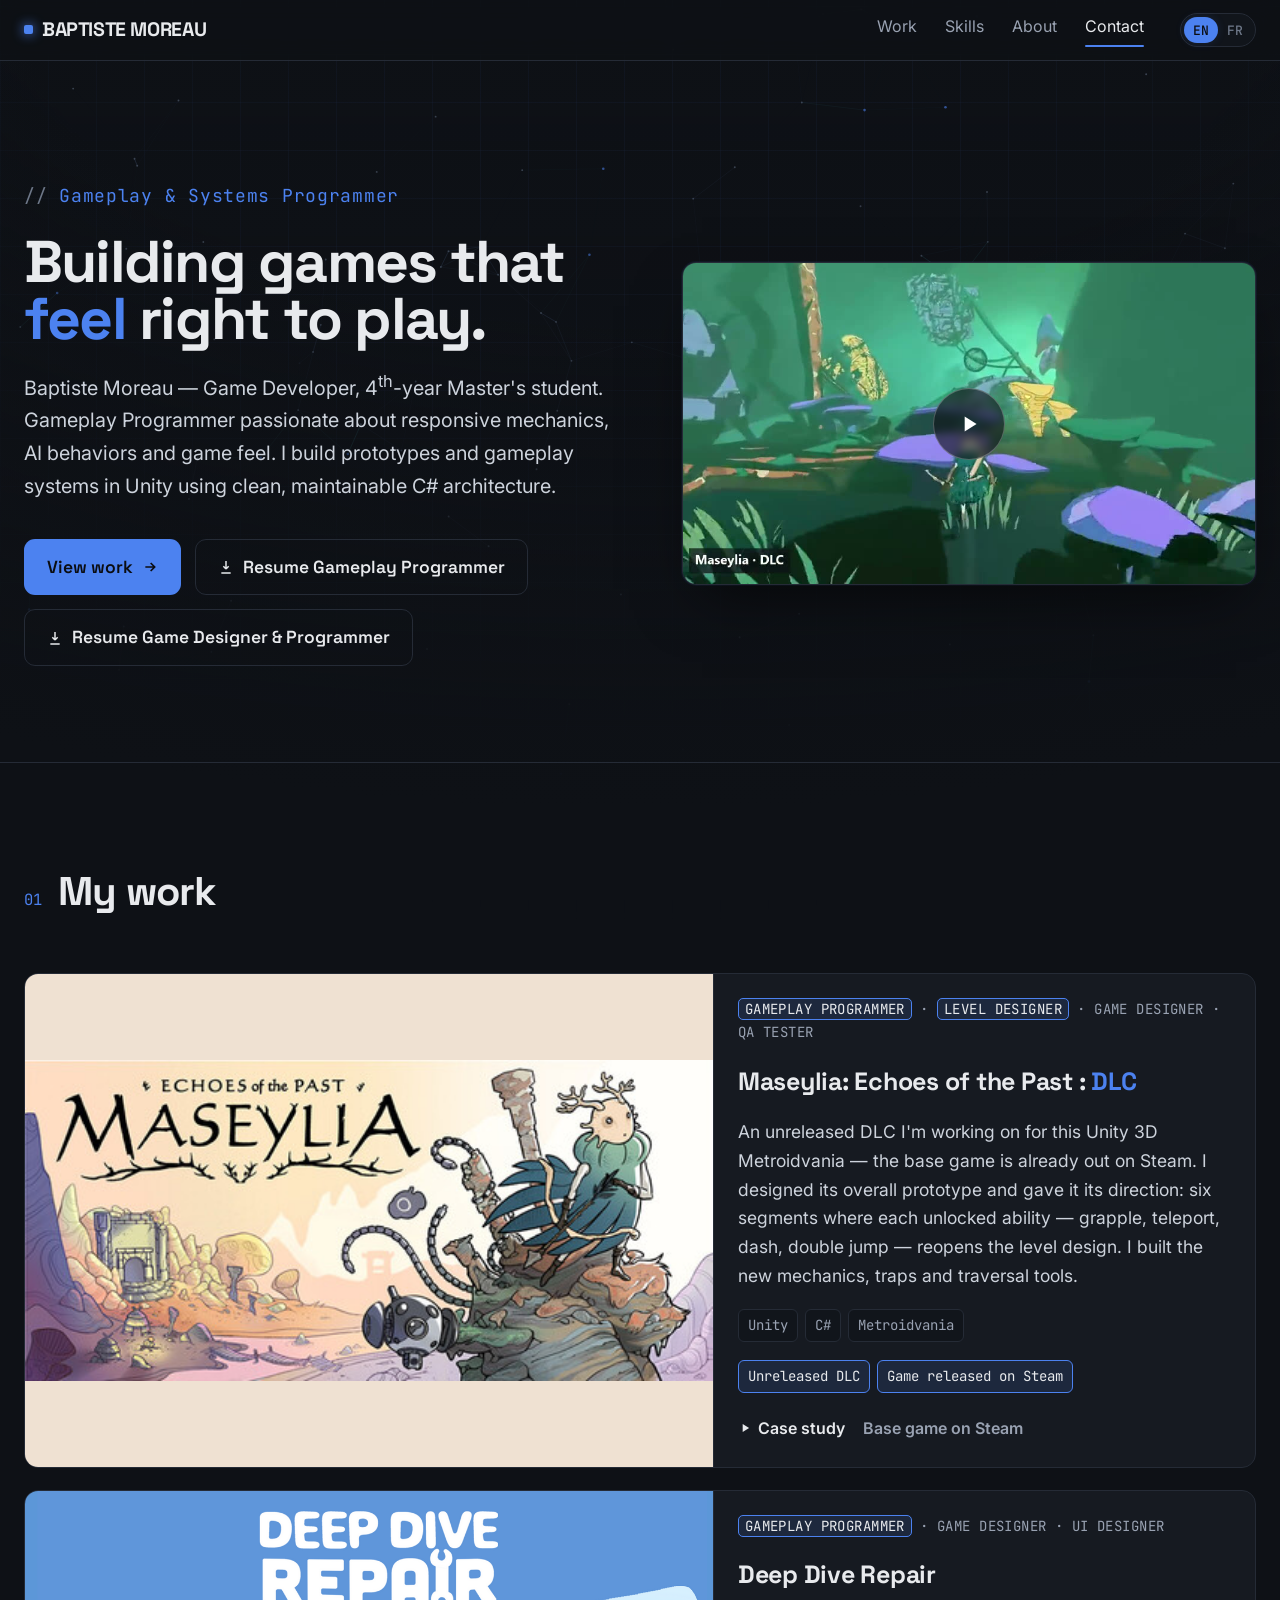
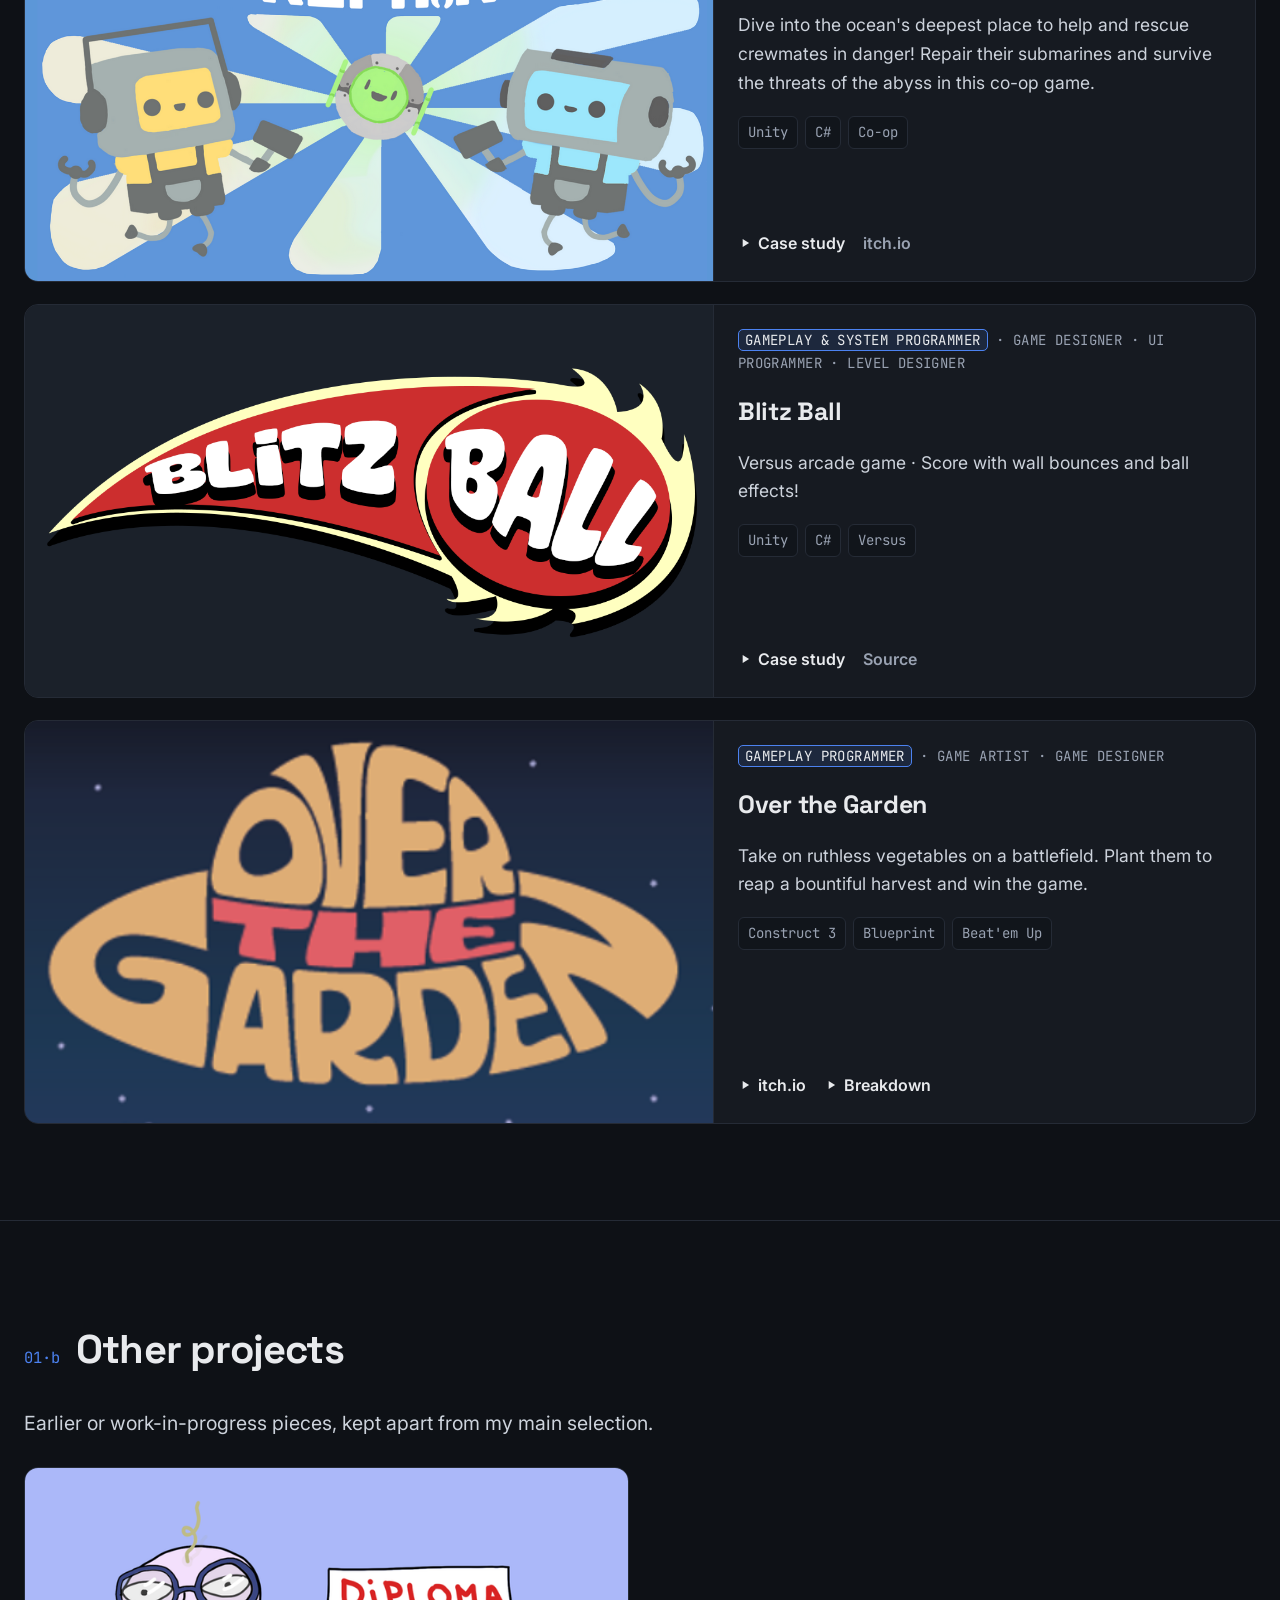
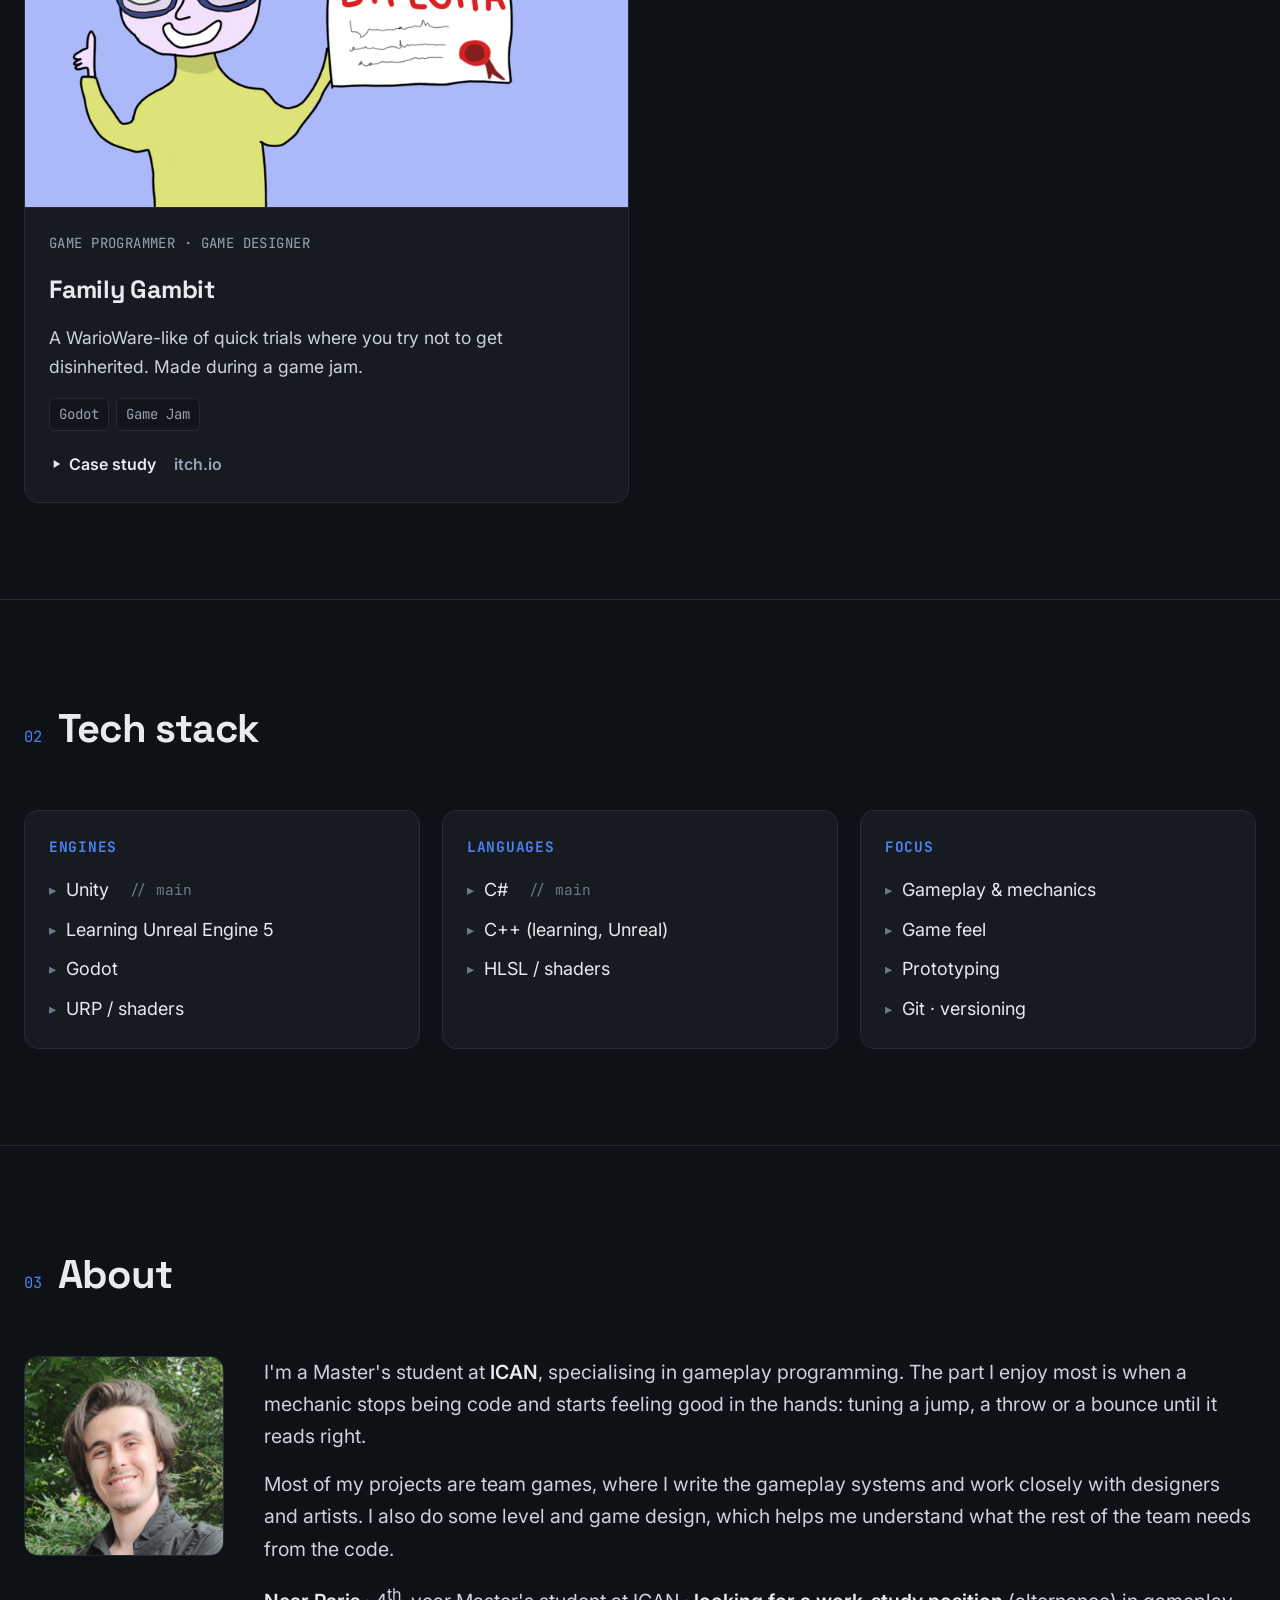
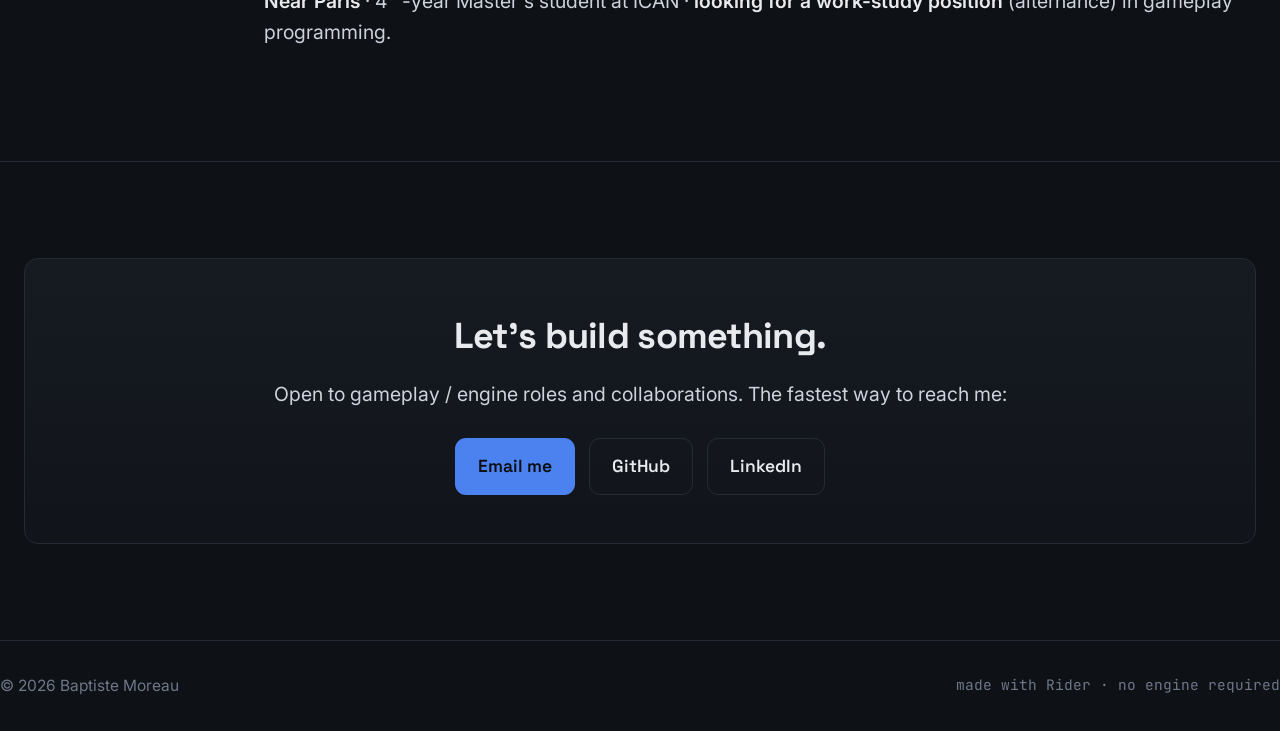
==== commit 802438e8: "Ajoute le CV Gameplay Programmer en anglais : 4 CV selon la langue - Resume_Baptiste_Moreau.pdf : ve" ====
--- a/index.html
+++ b/index.html
@@ -420,9 +420,9 @@
           <span data-fr="Voir mes projets">View work</span>
           <svg width="16" height="16" viewBox="0 0 24 24" fill="none" stroke="currentColor" stroke-width="2.5"><path d="M5 12h14M13 6l6 6-6 6"/></svg>
         </a>
-        <!-- Two CVs next to index.html: CV_Baptiste_Moreau.pdf (gameplay programming, French only) and
-             the game design + programming one, in English (Resume_…) or French (CV_…) via data-fr-href -->
-        <a href="CV_Baptiste_Moreau.pdf" download class="btn btn-ghost">
+        <!-- Four CVs next to index.html: gameplay programming and game design + programming,
+             each in English (Resume_…, the href) and French (CV_…, data-fr-href) -->
+        <a href="Resume_Baptiste_Moreau.pdf" data-fr-href="CV_Baptiste_Moreau.pdf" download class="btn btn-ghost">
           <svg width="16" height="16" viewBox="0 0 24 24" fill="none" stroke="currentColor" stroke-width="2.2"><path d="M12 3v12m0 0l-4-4m4 4l4-4M5 21h14"/></svg>
           <span data-fr="CV Gameplay Programmer">Resume Gameplay Programmer</span>
         </a>
@@ -1022,6 +1022,6 @@
   else requestAnimationFrame(frame);
 })();
 </script>
-<script src="assets/js/i18n.js"></script>
+<script src="assets/js/i18n.js?v=2"></script>
 </body>
 </html>
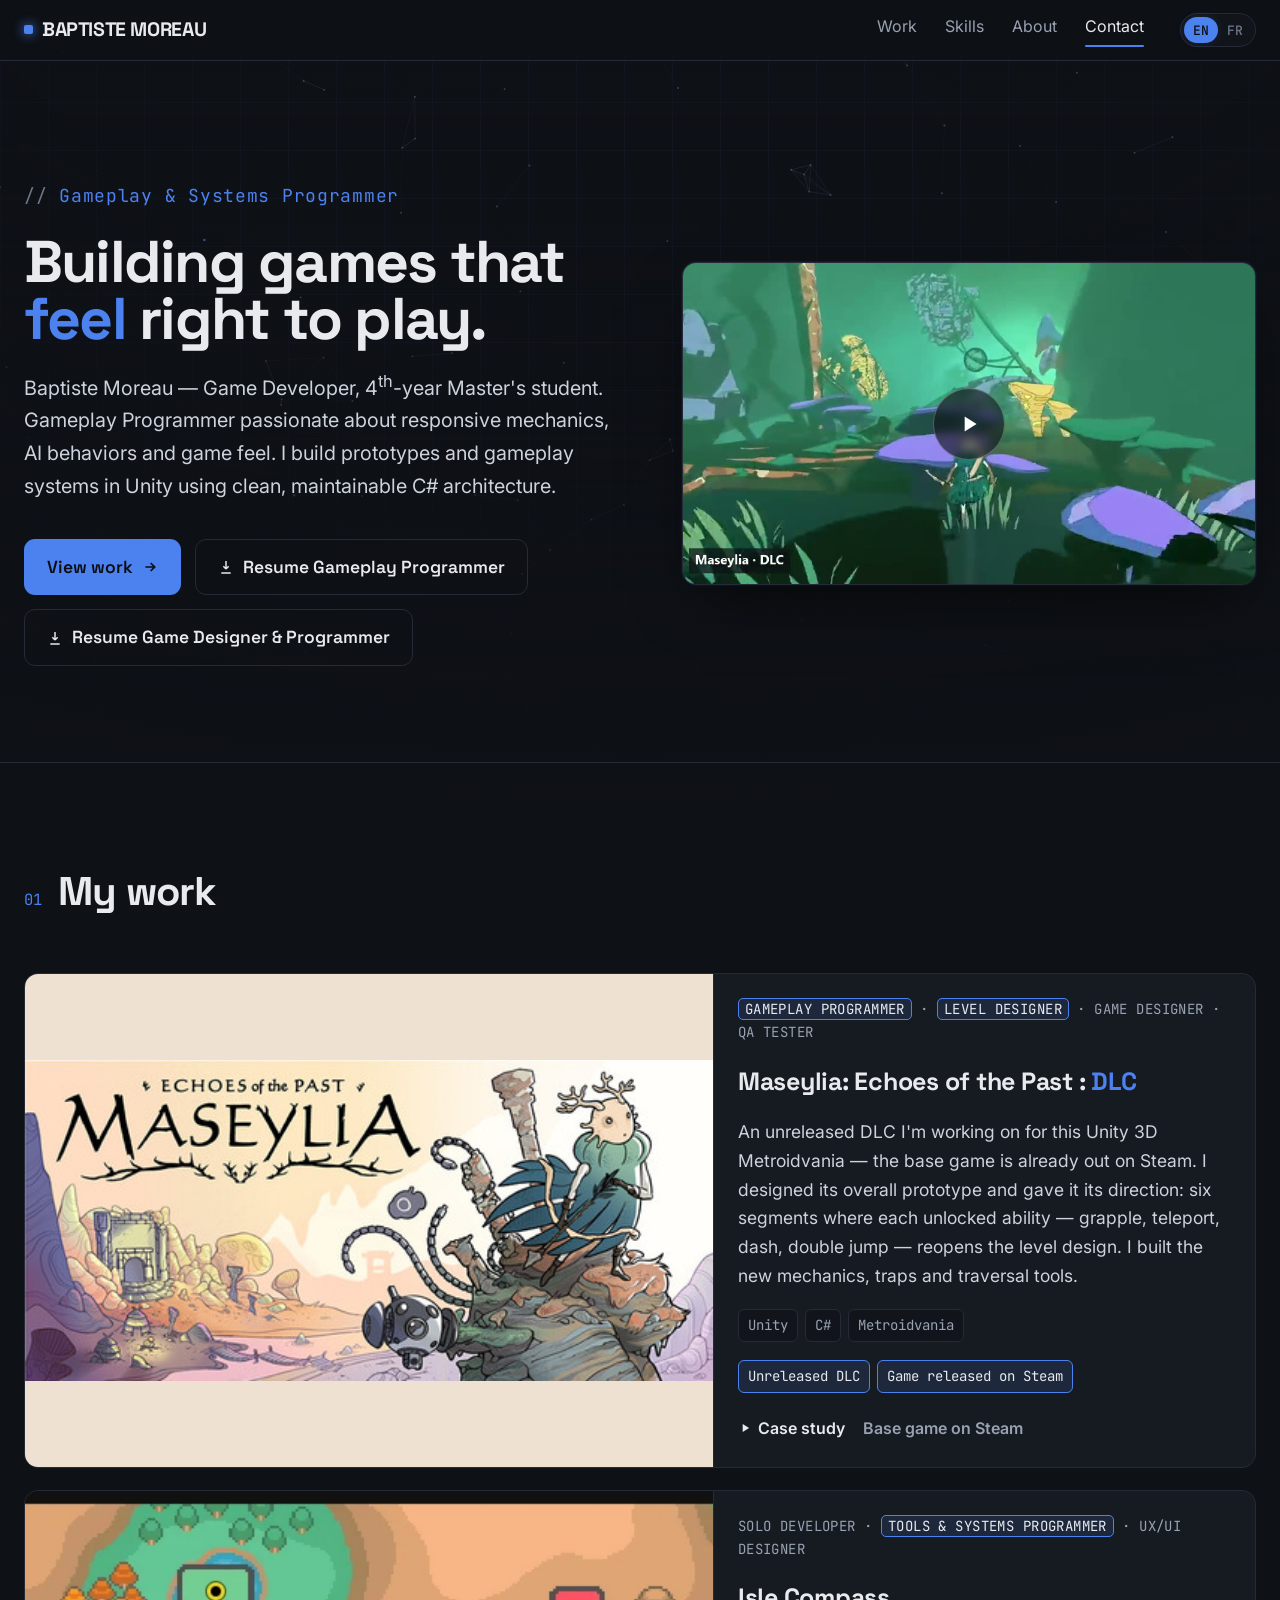
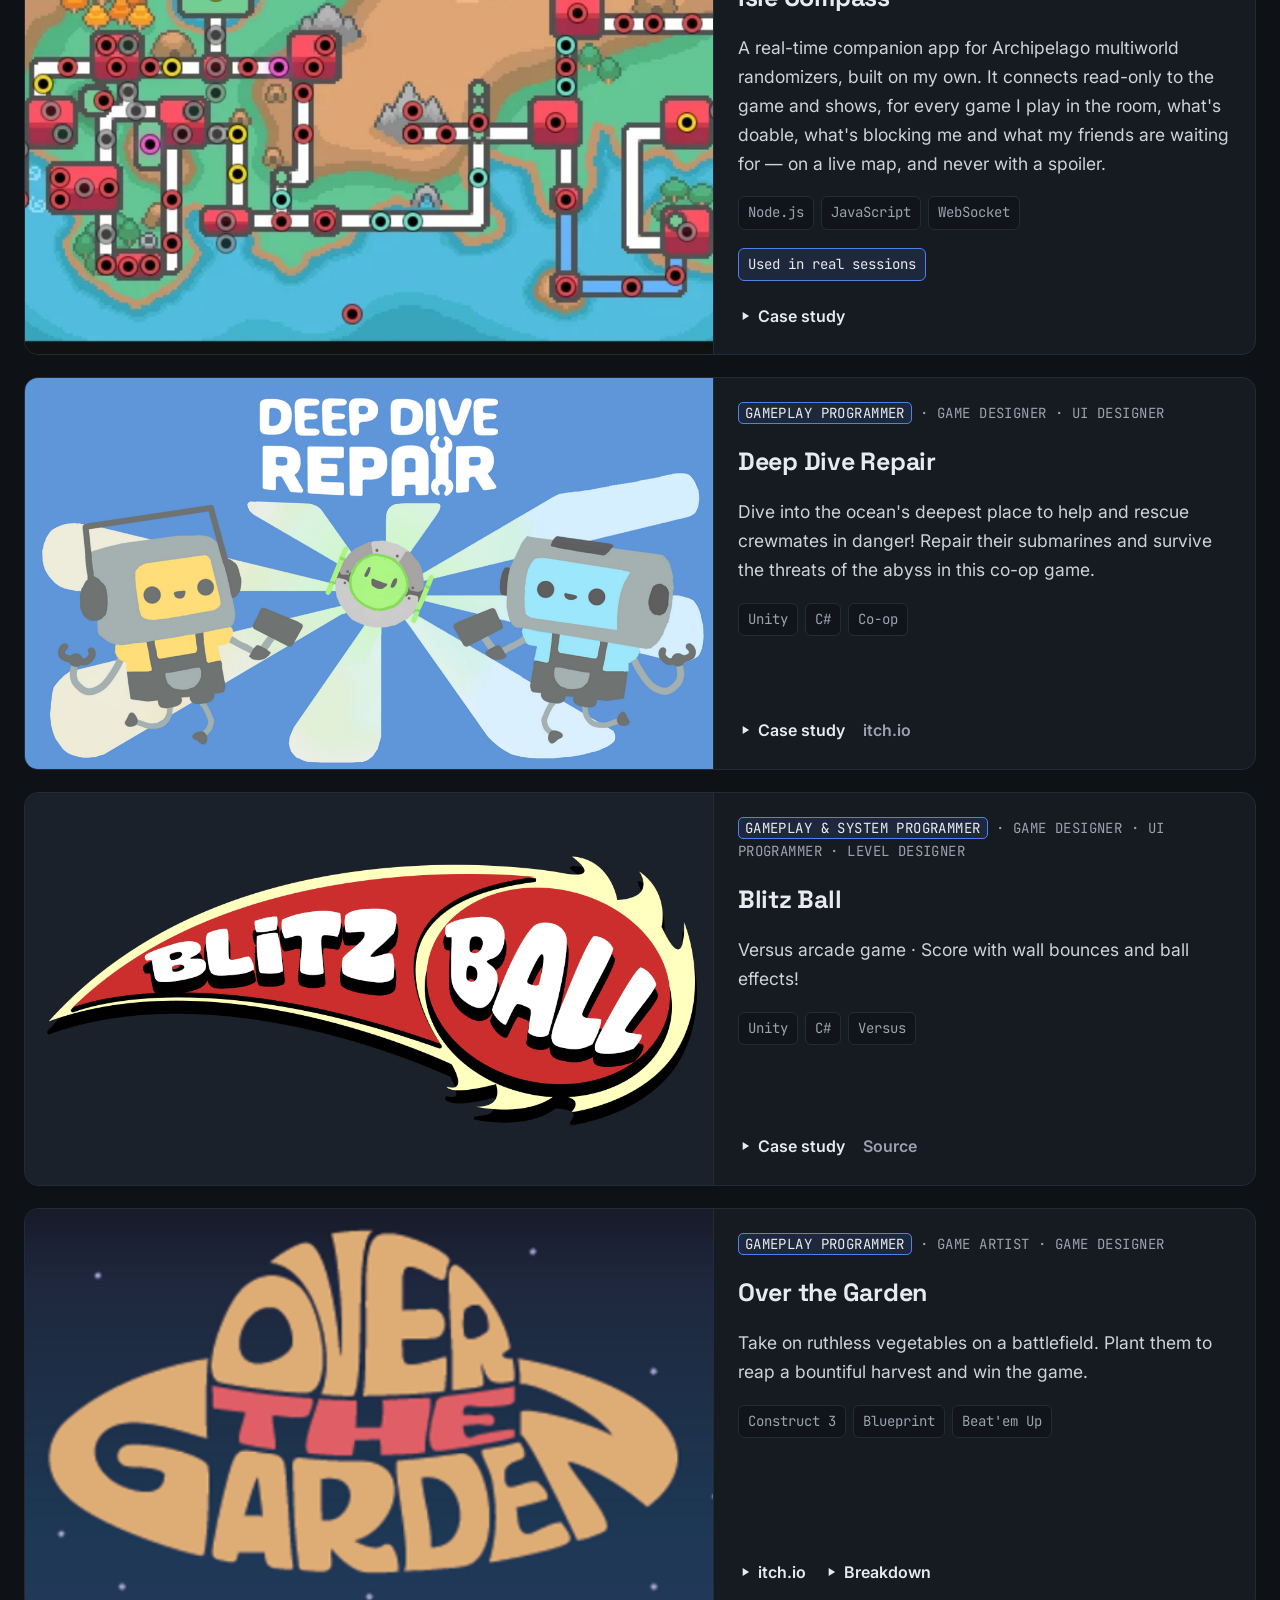
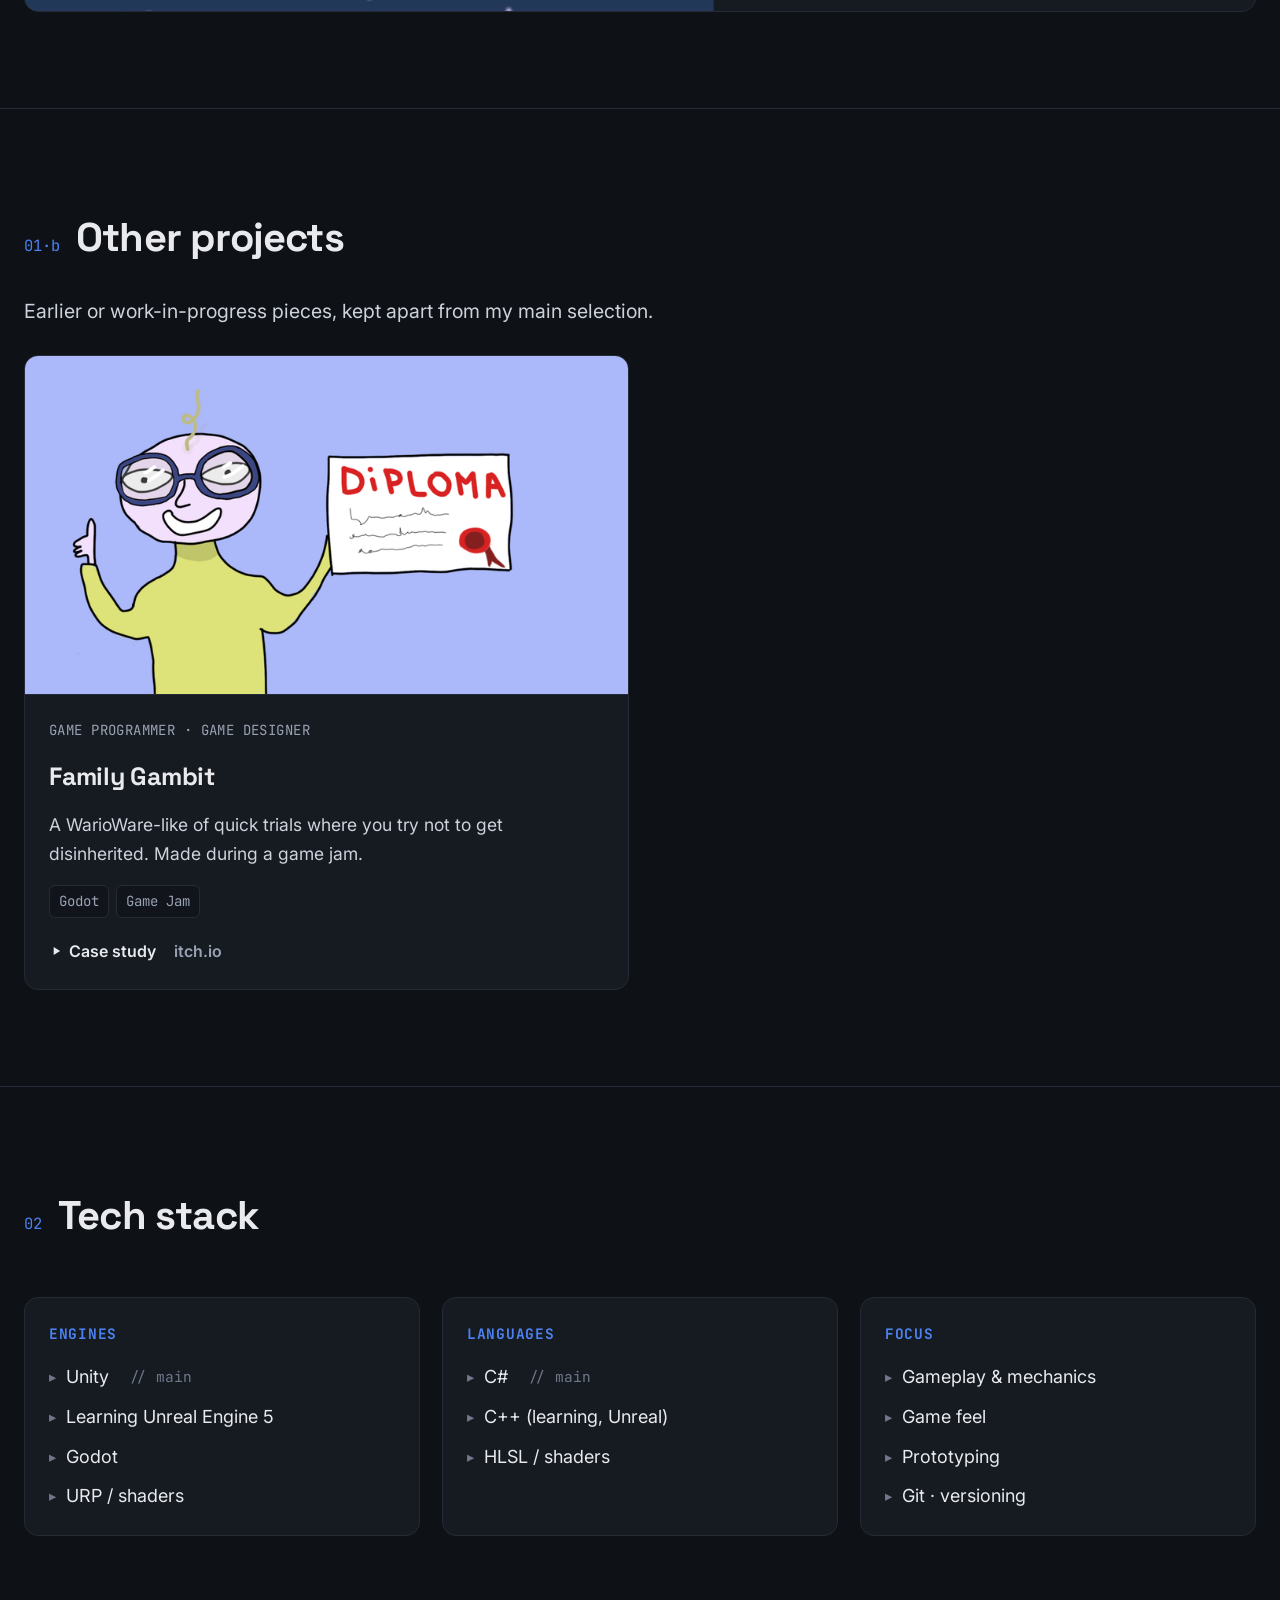
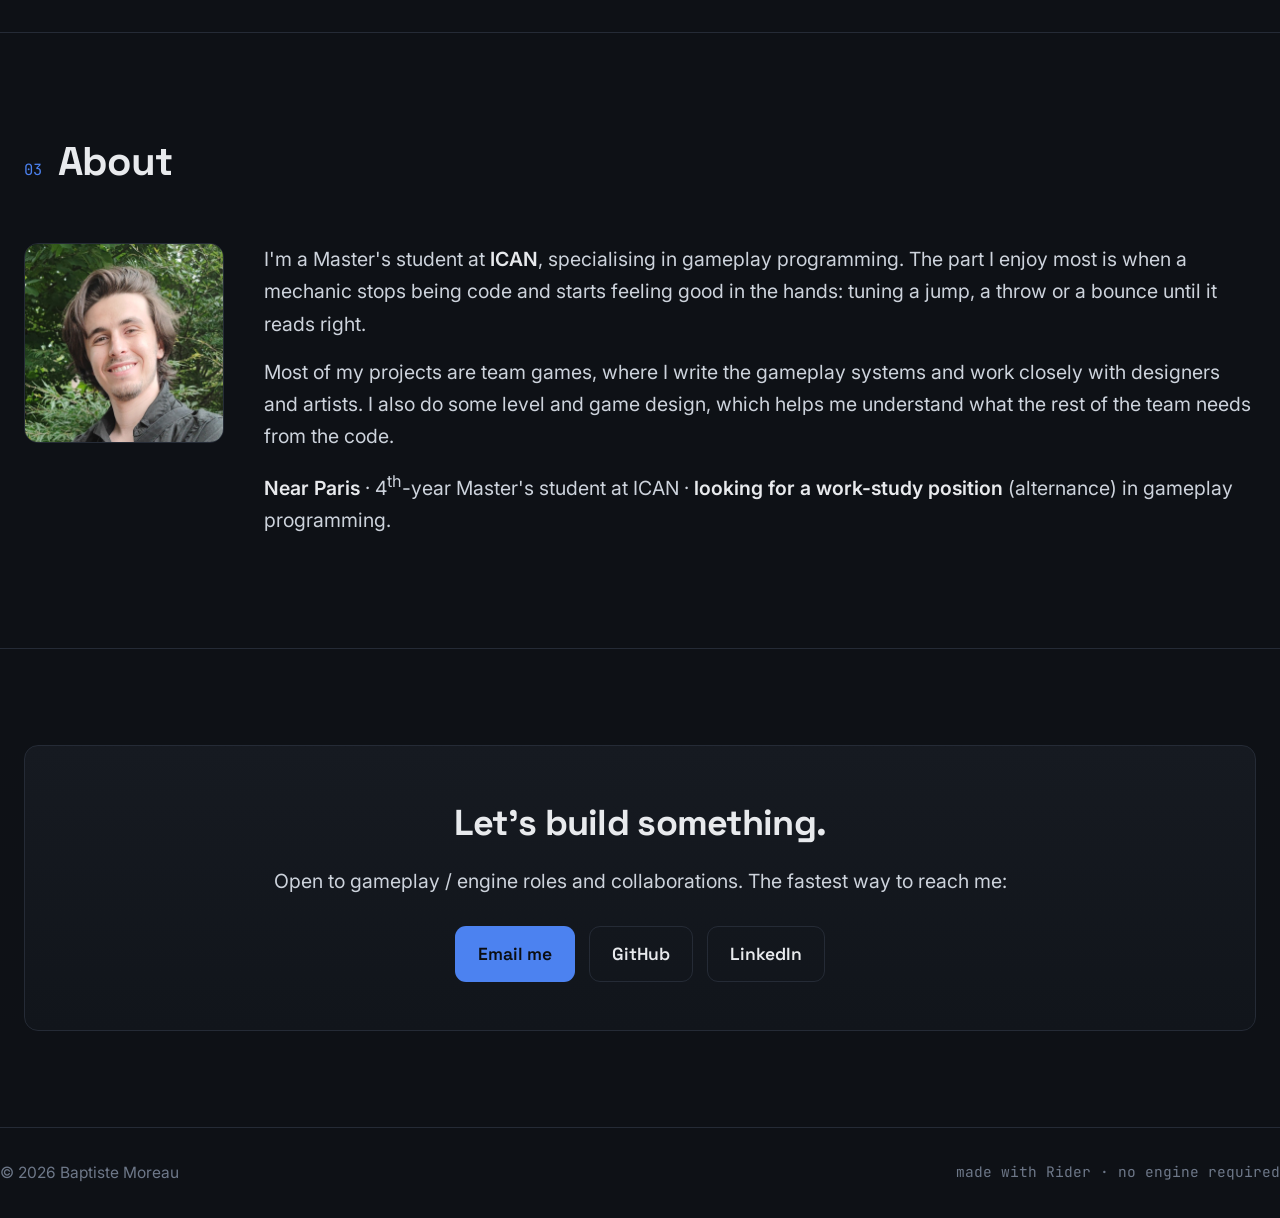
==== commit 0ba46d9e: "Ajoute l'etude de cas Isle Compass, en deuxieme apres Maseylia Page du projet (EN/FR) avec captures " ====
--- a/index.html
+++ b/index.html
@@ -576,6 +576,22 @@
     links: [
       { label: "Case study", label_fr: "Étude de cas", href: "maseylia.html" },
       { label: "Base game on Steam", label_fr: "Jeu de base sur Steam", href: "https://store.steampowered.com/app/2938870/Maseylia__Echoes_of_the_Past/", muted: true }
+    ]
+  },
+  {
+    featured: true,
+    title: "Isle Compass",
+    page: "isle-compass.html",
+    role: "Solo Developer · Tools & Systems Programmer · UX/UI Designer",
+    role_fr: "Développeur solo · Programmeur Outils & Systèmes · UX/UI Designer",
+    hl: ["Tools & Systems Programmer", "Programmeur Outils & Systèmes"],
+    note: "A real-time companion app for Archipelago multiworld randomizers, built on my own. It connects read-only to the game and shows, for every game I play in the room, what's doable, what's blocking me and what my friends are waiting for — on a live map, and never with a spoiler.",
+    note_fr: "Une application compagnon en temps réel pour les parties Archipelago multiworld, développée seul. Elle se connecte en lecture seule et montre, pour chacun de mes jeux de la room, ce qui est faisable, ce qui me bloque et ce que mes amis attendent — sur une carte en direct, et sans jamais spoiler.",
+    tags: ["Node.js", "JavaScript", "WebSocket"],
+    status: [{ label: "Used in real sessions", hot: true }],
+      media: {type : "image", src: "assets/IsleCompass/card.jpg"},
+    links: [
+      { label: "Case study", label_fr: "Étude de cas", href: "isle-compass.html" }
     ]
   },
   {
